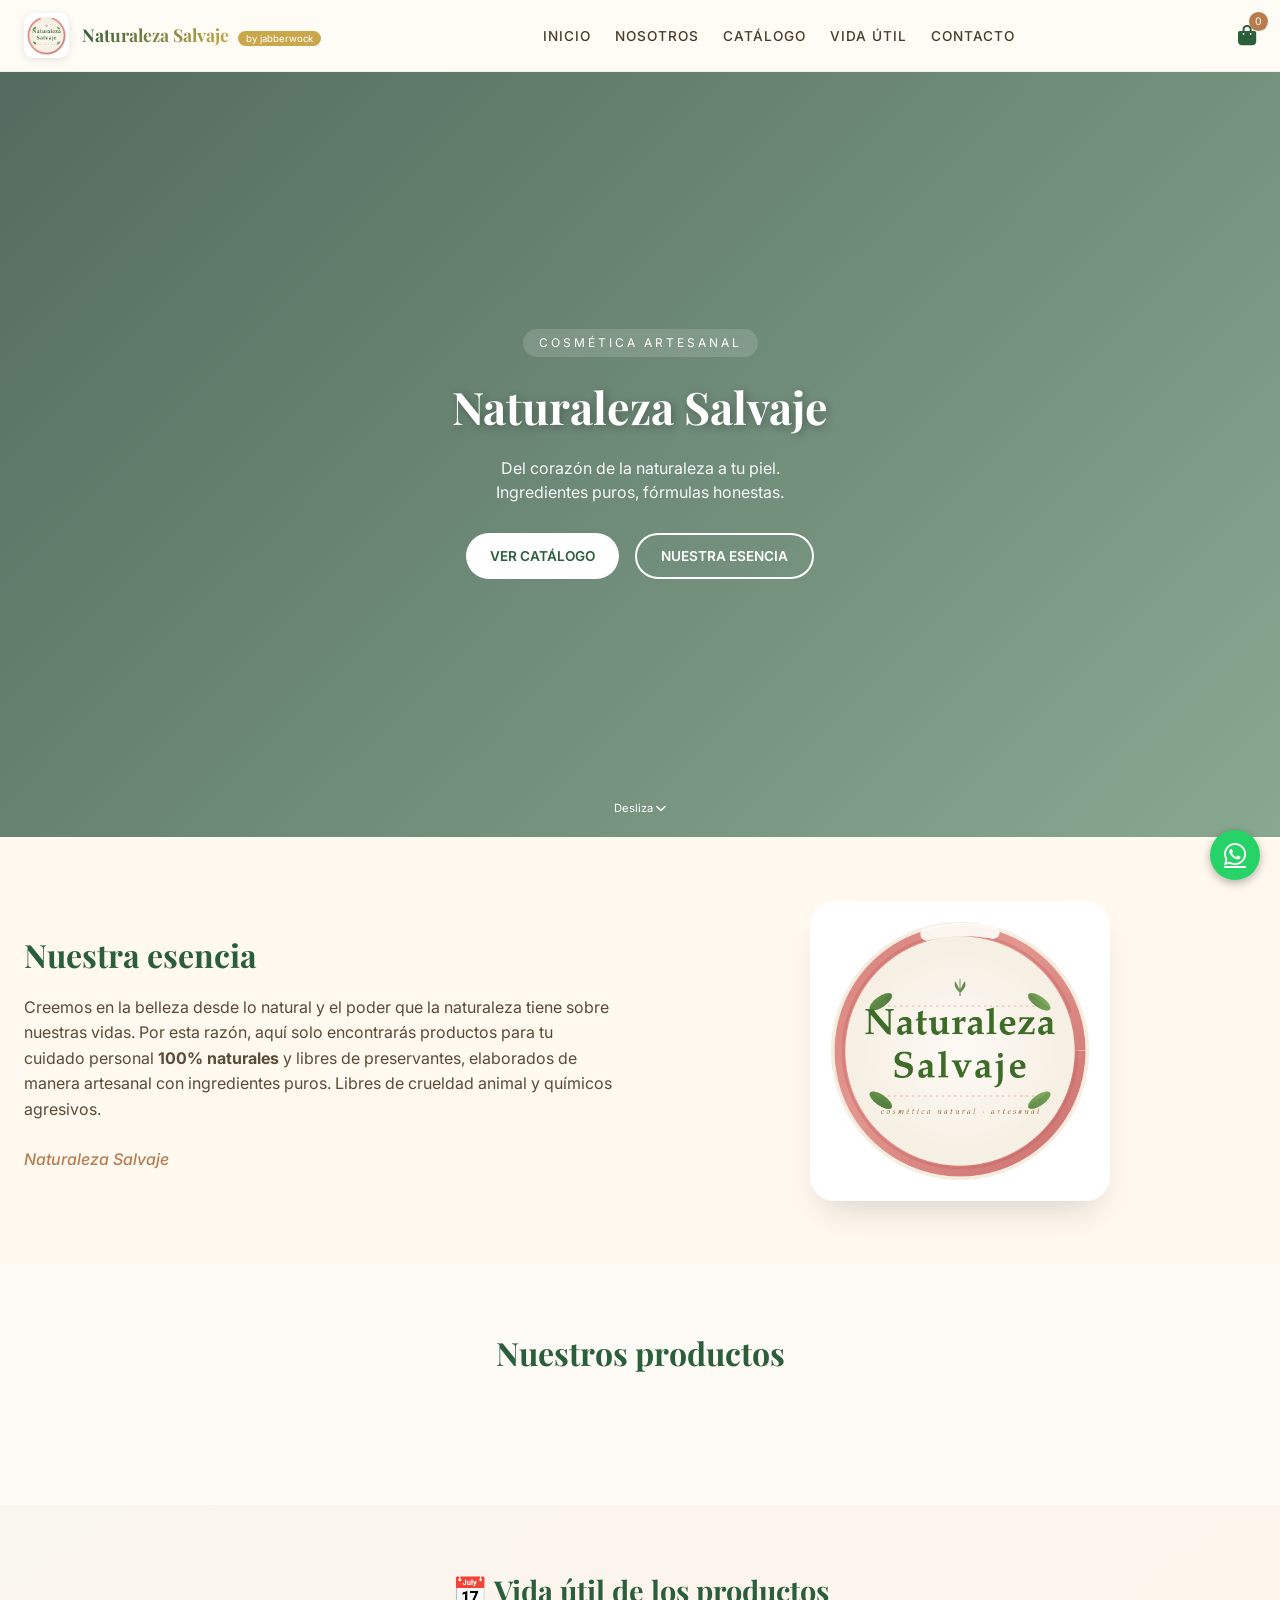
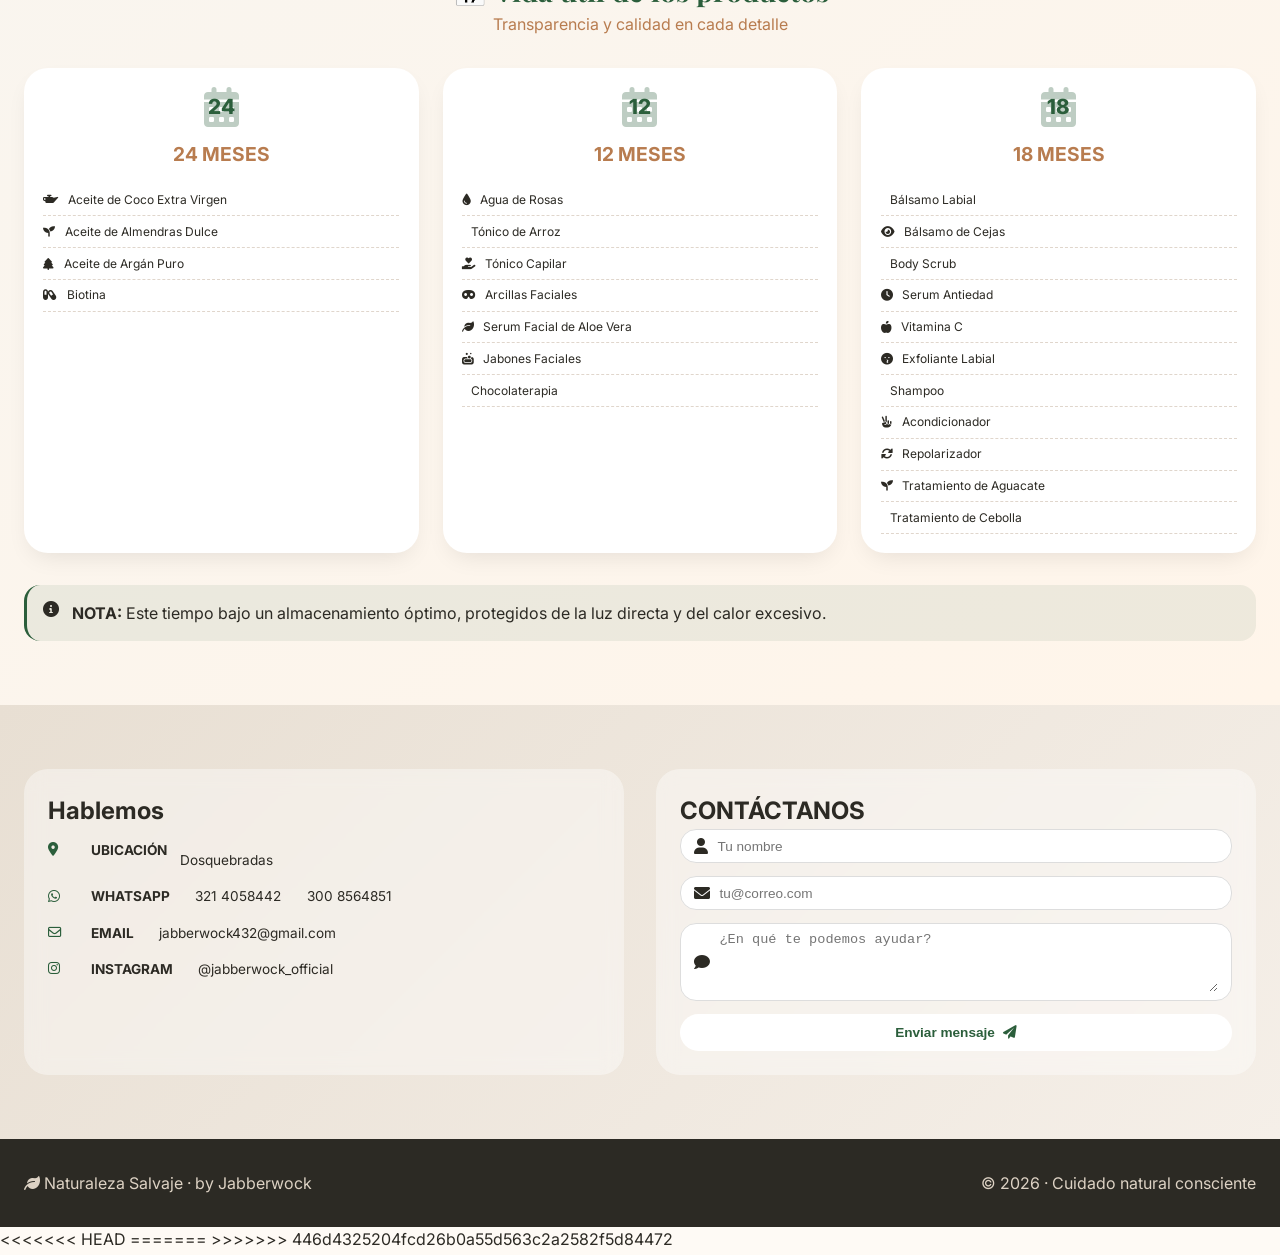
==== index.html @ d71708c6 "Ahora si renombrado a index.html" ====
<!DOCTYPE html>
<html lang="es">
<head>
    <meta charset="UTF-8">
    <meta name="viewport" content="width=device-width, initial-scale=1.0, viewport-fit=cover, user-scalable=yes">
    <title>Naturaleza Salvaje | Jabberwock</title>
    <link rel="icon" type="image/jpeg" href="foto2.jpg.jpeg" id="favicon">
    <link rel="preconnect" href="https://fonts.googleapis.com">
    <link rel="preconnect" href="https://fonts.gstatic.com" crossorigin>
    <link href="https://fonts.googleapis.com/css2?family=Inter:opsz,wght@14..32,300;14..32,400;14..32,500;14..32,600;14..32,700&family=Playfair+Display:ital,wght@0,400;0,500;0,600;0,700;1,400&display=swap" rel="stylesheet">
    <link rel="stylesheet" href="https://cdnjs.cloudflare.com/ajax/libs/font-awesome/6.0.0-beta3/css/all.min.css">
    <link href="https://unpkg.com/aos@2.3.1/dist/aos.css" rel="stylesheet">
    <link rel="stylesheet" href="NEO.css">
</head>
<body class="mode-naturaleza">

<header class="header">
    <div class="header__container">
        <div class="header__logo" id="logoContainer">
            <img src="foto1.jpg.png" alt="Naturaleza Salvaje" class="header__logo-img" id="logoImg">
            <div class="header__logo-text">
                <span class="header__brand-main" id="brandMain">Naturaleza Salvaje</span>
                <span class="header__brand-sub" id="brandSub">by jabberwock</span>
            </div>
        </div>

        <button class="header__menu-toggle" id="menuToggle" aria-label="Abrir menú">
            <i class="fas fa-bars"></i>
        </button>

        <nav class="header__nav" id="mainNav">
            <ul class="header__nav-list">
                <li class="header__nav-item"><a href="#inicio" class="header__nav-link">INICIO</a></li>
                <li class="header__nav-item"><a href="#nosotros" class="header__nav-link">NOSOTROS</a></li>
                <li class="header__nav-item"><a href="#catalogo" class="header__nav-link">CATÁLOGO</a></li>
                <li class="header__nav-item"><a href="#vida-util" class="header__nav-link">VIDA ÚTIL</a></li>
                <li class="header__nav-item"><a href="#contacto" class="header__nav-link">CONTACTO</a></li>
            </ul>
        </nav>

        <div class="header__cart" id="cartIcon">
            <i class="fas fa-shopping-bag"></i>
            <span class="header__cart-count" id="cartCount">0</span>
        </div>
    </div>
</header>

<main>
    <!-- Hero -->
    <section id="inicio" class="hero">
        <div class="hero__bg" id="heroBg"></div>
        <div class="hero__overlay"></div>
        <div class="hero__content">
            <span class="hero__tag" id="heroTag">COSMÉTICA ARTESANAL</span>
            <h1 class="hero__title" id="heroTitle">Naturaleza Salvaje</h1>
            <p class="hero__description" id="heroDesc">Del corazón de la naturaleza a tu piel.<br>Ingredientes puros, fórmulas honestas.</p>
            <div class="hero__buttons">
                <a href="#catalogo" class="btn btn--primary">VER CATÁLOGO</a>
                <a href="#nosotros" class="btn btn--secondary">NUESTRA ESENCIA</a>
            </div>
        </div>
        <div class="hero__scroll">
            <span>Desliza</span>
            <i class="fas fa-chevron-down"></i>
        </div>
    </section>

    <!-- Nuestra esencia -->
    <section id="nosotros" class="about">
        <div class="container">
            <div class="about__row">
                <div class="about__text">
                    <h2 id="aboutTitle">Nuestra esencia</h2>
                    <p id="aboutDesc">Creemos en la belleza desde lo natural y el poder que la naturaleza tiene sobre nuestras vidas. Por esta razón, aquí solo encontrarás productos para tu cuidado personal <strong>100% naturales</strong> y libres de preservantes, elaborados de manera artesanal con ingredientes puros. Libres de crueldad animal y químicos agresivos.</p>
                    <div class="about__signature" id="aboutSignature"> Naturaleza Salvaje</div>
                </div>
                <div class="about__image">
                    <img src="foto1.jpg.png" alt="Naturaleza Salvaje" class="about__img" id="aboutImg">
                </div>
            </div>
        </div>
    </section>

    <!-- Catálogo -->
    <section id="catalogo" class="catalog">
        <div class="container">
            <h2 class="catalog__title">Nuestros productos</h2>
            <div class="filter-section" id="filterContainer">
                <!-- Los filtros se generan dinámicamente con JavaScript -->
            </div>
            <div id="productsGrid" class="products-grid"></div>
        </div>
    </section>

    <!-- Vida útil -->
    <section id="vida-util" class="shelf-life">
        <div class="container">
            <h2>📅 Vida útil de los productos</h2>
            <p class="shelf-life__subtitle">Transparencia y calidad en cada detalle</p>
            <div class="shelf-grid">
                <div class="shelf-card">
                    <div class="shelf-card__icon"><i class="fas fa-calendar-alt"></i><span class="shelf-card__months">24</span></div>
                    <h3>24 MESES</h3>
                    <ul>
                        <li><i class="fas fa-oil-can"></i> Aceite de Coco Extra Virgen</li>
                        <li><i class="fas fa-seedling"></i> Aceite de Almendras Dulce</li>
                        <li><i class="fas fa-tree"></i> Aceite de Argán Puro</li>
                        <li><i class="fas fa-capsules"></i> Biotina</li>
                    </ul>
                </div>
                <div class="shelf-card">
                    <div class="shelf-card__icon"><i class="fas fa-calendar-alt"></i><span class="shelf-card__months">12</span></div>
                    <h3>12 MESES</h3>
                    <ul>
                        <li><i class="fas fa-tint"></i> Agua de Rosas</li>
                        <li><i class="fas fa-grain"></i> Tónico de Arroz</li>
                        <li><i class="fas fa-hand-holding-heart"></i> Tónico Capilar</li>
                        <li><i class="fas fa-mask"></i> Arcillas Faciales</li>
                        <li><i class="fas fa-leaf"></i> Serum Facial de Aloe Vera</li>
                        <li><i class="fas fa-soap"></i> Jabones Faciales</li>
                        <li><i class="fas fa-chocolate-bar"></i> Chocolaterapia</li>
                    </ul>
                </div>
                <div class="shelf-card">
                    <div class="shelf-card__icon"><i class="fas fa-calendar-alt"></i><span class="shelf-card__months">18</span></div>
                    <h3>18 MESES</h3>
                    <ul>
                        <li><i class="fas fa-lipstick"></i> Bálsamo Labial</li>
                        <li><i class="fas fa-eye"></i> Bálsamo de Cejas</li>
                        <li><i class="fas fa-scrub"></i> Body Scrub</li>
                        <li><i class="fas fa-clock"></i> Serum Antiedad</li>
                        <li><i class="fas fa-apple-alt"></i> Vitamina C</li>  
                        <li><i class="fas fa-kiss"></i> Exfoliante Labial</li>
                        <li><i class="fas fa-shampoo"></i> Shampoo</li>
                        <li><i class="fas fa-hand-peace"></i> Acondicionador</li>
                        <li><i class="fas fa-sync-alt"></i> Repolarizador</li>
                        <li><i class="fas fa-seedling"></i> Tratamiento de Aguacate</li>
                        <li><i class="fas fa-onion"></i> Tratamiento de Cebolla</li>
                    </ul>
                </div>
            </div>
            <div class="shelf-note">
                <i class="fas fa-info-circle"></i>
                <p><strong>NOTA:</strong> Este tiempo bajo un almacenamiento óptimo, protegidos de la luz directa y del calor excesivo.</p>
            </div>
        </div>
    </section>

    <!-- Contacto -->
    <section id="contacto" class="contact">
        <div class="container contact__grid">
            <div class="contact__info">
                <h2>Hablemos</h2>
                <ul class="contact__list">
                    <li><i class="fas fa-map-marker-alt"></i> <strong>UBICACIÓN</strong><br>Dosquebradas</li>
                    <li><i class="fab fa-whatsapp"></i> <strong>WHATSAPP</strong><br>
                        <a href="https://wa.me/573214058442" target="_blank">321 4058442</a><br>
                        <a href="https://wa.me/573008564851" target="_blank">300 8564851</a>
                    </li>
                    <li><i class="far fa-envelope"></i> <strong>EMAIL</strong><br>
                        <a href="mailto:jabberwock432@gmail.com">jabberwock432@gmail.com</a>
                    </li>
                    <li><i class="fab fa-instagram"></i> <strong>INSTAGRAM</strong><br>
                        <a href="https://instagram.com/jabberwock_official" target="_blank">@jabberwock_official</a>
                    </li>
                </ul>
            </div>
            <div class="contact__form">
                <h2>CONTÁCTANOS</h2>
                <form action="https://formsubmit.co/jabberwock432@gmail.com" method="POST" id="contactForm">
                    <input type="hidden" name="_captcha" value="false">
                    <div class="input-group">
                        <i class="fas fa-user"></i>
                        <input type="text" name="nombre" placeholder="Tu nombre" required>
                    </div>
                    <div class="input-group">
                        <i class="fas fa-envelope"></i>
                        <input type="email" name="correo" placeholder="tu@correo.com" required>
                    </div>
                    <div class="input-group">
                        <i class="fas fa-comment"></i>
                        <textarea name="mensaje" rows="4" placeholder="¿En qué te podemos ayudar?" required></textarea>
                    </div>
                    <button type="submit" class="btn btn--primary btn--block">Enviar mensaje <i class="fas fa-paper-plane"></i></button>
                </form>
            </div>
        </div>
    </section>
</main>

<footer class="footer">
    <div class="container footer__inner">
        <div class="footer__text"><i class="fas fa-leaf"></i> Naturaleza Salvaje · by Jabberwock</div>
        <div class="footer__copy">© 2026 · Cuidado natural consciente</div>
    </div>
</footer>

<a href="https://wa.me/573214058442" class="whatsapp-float" target="_blank"><i class="fab fa-whatsapp"></i></a>

<!-- Modales -->
<div id="optionsModal" class="modal">
    <div class="modal__content">
        <span class="modal__close" id="closeOptionsModal">&times;</span>
        <h3 id="optionsModalTitle">Selecciona presentación</h3>
        <div id="optionsList" class="options-list"></div>
    </div>
</div>

<div id="productModal" class="modal">
    <div class="modal__content">
        <span class="modal__close" id="closeModalBtn">&times;</span>
        <img id="modalImage" class="modal__img" src="" alt="Producto">
        <div class="modal__title" id="modalTitle"></div>
        <div class="modal__desc" id="modalDesc"></div>
        <div class="modal__price" id="modalPrice"></div>
    </div>
</div>

<div id="toast" class="toast">✨ Producto agregado</div>

<script src="https://unpkg.com/aos@2.3.1/dist/aos.js"></script>
<script src="NEO.js"></script>
</body>
<<<<<<< HEAD
</html>
=======
</html>
>>>>>>> 446d4325204fcd26b0a55d563c2a2582f5d84472
---- NEO.css ----
/* ========= RESET Y VARIABLES ========= */
* {
    margin: 0;
    padding: 0;
    box-sizing: border-box;
}

body {
    font-family: 'Inter', sans-serif;
    background-color: #fefaf5;
    color: #2c2a24;
    line-height: 1.5;
    overflow-x: hidden;
    transition: background-color 0.5s ease, color 0.5s ease;
}

/* ========= MODO NATURALEZA (por defecto) ========= */
:root {
    --primary: #2b5e3b;
    --primary-light: #6b8c5c;
    --secondary: #b87c4f;
    --gold: #c9a84c;
    --bg-light: #fff9ef;
    --bg-hero: linear-gradient(135deg, rgba(26,60,44,0.75) 0%, rgba(74,124,92,0.65) 100%);
    --card-shadow: 0 10px 25px -8px rgba(0, 0, 0, 0.1);
    --card-shadow-hover: 0 20px 35px -12px rgba(0, 0, 0, 0.15);
    --btn-primary-bg: white;
    --btn-primary-color: #2b5e3b;
    --btn-secondary-border: white;
    --btn-secondary-color: white;
    --header-bg: rgba(255, 251, 245, 0.98);
    --footer-bg: #2c2a24;
    --footer-text: #ddd2c4;
    --shelf-bg: linear-gradient(145deg, #f9f5ef, #fff5ea);
    --contact-bg: linear-gradient(135deg, #e8dfd3, #f5efe8);
}

/* ========= MODO JABBERWOCK (verde + dorado) ========= */
body.mode-jabberwock {
    --primary: #1a4a3a;
    --primary-light: #2d6b55;
    --secondary: #c9a84c;
    --gold: #d4af37;
    --bg-light: #f5f2ea;
    --bg-hero: linear-gradient(135deg, rgba(26,74,58,0.85) 0%, rgba(45,107,85,0.75) 100%);
    --btn-primary-bg: linear-gradient(135deg, #c9a84c, #d4af37);
    --btn-primary-color: #1a4a3a;
    --btn-secondary-border: #c9a84c;
    --btn-secondary-color: #c9a84c;
    --header-bg: rgba(26, 74, 58, 0.95);
    --footer-bg: #0d2b1f;
    --footer-text: #d4c9a0;
    --shelf-bg: linear-gradient(145deg, #e8e0d0, #f5f2ea);
    --contact-bg: linear-gradient(135deg, #d4c9a0, #e8e0d0);
}

/* ========= HEADER ========= */
.header {
    background: var(--header-bg);
    backdrop-filter: blur(10px);
    position: sticky;
    top: 0;
    z-index: 100;
    border-bottom: 1px solid rgba(0,0,0,0.05);
    transition: background 0.5s ease;
}

.container {
    max-width: 1300px;
    margin: 0 auto;
    padding: 0 1.5rem;
}

.header__container {
    display: flex;
    justify-content: space-between;
    align-items: center;
    padding: 0.8rem 1.5rem;
    max-width: 1300px;
    margin: 0 auto;
}

.header__logo {
    display: flex;
    align-items: center;
    gap: 0.8rem;
    cursor: pointer;
    transition: transform 0.3s ease;
}
.header__logo:hover {
    transform: scale(1.02);
}

.header__logo-img {
    height: 45px;
    width: auto;
    border-radius: 10px;
    box-shadow: 0 2px 8px rgba(0,0,0,0.1);
    transition: transform 0.5s ease, box-shadow 0.5s ease;
}
.header__logo-img:hover {
    transform: scale(1.05);
    box-shadow: 0 0 20px rgba(201, 168, 76, 0.3);
}

.header__brand-main {
    font-family: 'Playfair Display', serif;
    font-size: 1.1rem;
    font-weight: 700;
    background: linear-gradient(135deg, var(--primary), var(--gold));
    background-clip: text;
    -webkit-background-clip: text;
    color: transparent;
    transition: background 0.5s ease;
}

.header__brand-sub {
    font-size: 0.6rem;
    background: var(--gold);
    padding: 0.15rem 0.5rem;
    border-radius: 20px;
    color: white;
    margin-left: 0.3rem;
    transition: background 0.5s ease;
}

.header__menu-toggle {
    display: none;
    background: none;
    border: none;
    font-size: 1.5rem;
    color: var(--primary);
    cursor: pointer;
    transition: color 0.5s ease;
}

.header__nav {
    display: flex;
}
.header__nav-list {
    display: flex;
    list-style: none;
    gap: 1.5rem;
}
.header__nav-link {
    text-decoration: none;
    font-weight: 500;
    color: #4a3b2c;
    transition: color 0.2s;
    font-size: 0.85rem;
    letter-spacing: 1px;
}
body.mode-jabberwock .header__nav-link {
    color: #e8e0d0;
}
body.mode-jabberwock .header__nav-link:hover {
    color: var(--gold);
}
.header__nav-link:hover {
    color: var(--primary);
}

.header__cart {
    position: relative;
    cursor: pointer;
    font-size: 1.3rem;
    color: var(--primary);
    transition: color 0.5s ease;
}
body.mode-jabberwock .header__cart {
    color: var(--gold);
}
.header__cart-count {
    position: absolute;
    top: -8px;
    right: -12px;
    background: var(--secondary);
    color: white;
    font-size: 0.65rem;
    border-radius: 50%;
    padding: 2px 6px;
    transition: background 0.5s ease;
}

@media (max-width: 768px) {
    .header__menu-toggle { display: block; }
    .header__nav {
        display: none;
        position: absolute;
        top: 65px;
        left: 0;
        width: 100%;
        background: var(--header-bg);
        box-shadow: 0 10px 20px rgba(0,0,0,0.1);
        border-radius: 0 0 1rem 1rem;
        z-index: 99;
        transition: background 0.5s ease;
    }
    .header__nav--open { display: block; }
    .header__nav-list {
        flex-direction: column;
        gap: 0;
        padding: 0.5rem 0;
    }
    .header__nav-item {
        border-bottom: 1px solid rgba(0,0,0,0.05);
    }
    .header__nav-link {
        display: block;
        padding: 0.8rem 1.5rem;
        font-size: 0.9rem;
    }
}

/* ========= HERO ========= */
.hero {
    position: relative;
    min-height: 85vh;
    display: flex;
    align-items: center;
    justify-content: center;
    text-align: center;
    overflow: hidden;
}
.hero__bg {
    position: absolute;
    top: 0;
    left: 0;
    width: 100%;
    height: 100%;
    background-size: cover;
    background-position: center;
    transition: background-image 0.8s ease;
}
.hero__overlay {
    position: absolute;
    top: 0;
    left: 0;
    width: 100%;
    height: 100%;
    background: var(--bg-hero);
    transition: background 0.8s ease;
}
.hero__content {
    position: relative;
    z-index: 2;
    max-width: 700px;
    padding: 2rem;
}
.hero__tag {
    font-size: 0.75rem;
    letter-spacing: 3px;
    background: rgba(255,255,255,0.15);
    padding: 0.3rem 1rem;
    border-radius: 40px;
    display: inline-block;
    color: white;
    backdrop-filter: blur(4px);
}
.hero__title {
    font-family: 'Playfair Display', serif;
    font-size: 2.8rem;
    margin: 1rem 0;
    color: white;
    text-shadow: 2px 2px 8px rgba(0,0,0,0.3);
}
.hero__description {
    font-size: 1rem;
    margin-bottom: 1.8rem;
    color: rgba(255,255,255,0.95);
}
.hero__buttons {
    display: flex;
    gap: 1rem;
    justify-content: center;
    flex-wrap: wrap;
}
.hero__scroll {
    position: absolute;
    bottom: 20px;
    left: 50%;
    transform: translateX(-50%);
    color: white;
    font-size: 0.7rem;
    animation: bounce 1.5s infinite;
    z-index: 2;
}
@keyframes bounce {
    0%,100%{transform:translateX(-50%) translateY(0);}
    50%{transform:translateX(-50%) translateY(8px);}
}

/* ========= BOTONES ========= */
.btn {
    display: inline-flex;
    align-items: center;
    gap: 0.5rem;
    padding: 0.7rem 1.5rem;
    border-radius: 50px;
    font-weight: 600;
    text-decoration: none;
    transition: all 0.3s ease;
    font-size: 0.85rem;
    cursor: pointer;
    border: none;
}
.btn--primary {
    background: var(--btn-primary-bg);
    color: var(--btn-primary-color);
    transition: background 0.5s ease, color 0.5s ease;
}
body.mode-jabberwock .btn--primary {
    background: linear-gradient(135deg, #c9a84c, #d4af37);
    color: #1a4a3a;
    box-shadow: 0 4px 15px rgba(201, 168, 76, 0.4);
}
body.mode-jabberwock .btn--primary:hover {
    box-shadow: 0 6px 25px rgba(201, 168, 76, 0.6);
    transform: translateY(-3px);
}
.btn--secondary {
    background: transparent;
    border: 2px solid var(--btn-secondary-border);
    color: var(--btn-secondary-color);
    transition: border 0.5s ease, color 0.5s ease;
}
.btn--primary:hover, .btn--secondary:hover {
    transform: translateY(-3px);
    box-shadow: 0 6px 14px rgba(0,0,0,0.15);
}
.btn--block {
    width: 100%;
    justify-content: center;
}

/* ========= ABOUT ========= */
.about {
    padding: 4rem 0;
    background: var(--bg-light);
    transition: background 0.5s ease;
}
.about__row {
    display: flex;
    gap: 3rem;
    flex-wrap: wrap;
    align-items: center;
}
.about__text {
    flex: 1;
}
.about__text h2 {
    font-family: 'Playfair Display', serif;
    font-size: 2rem;
    color: var(--primary);
    margin-bottom: 1rem;
    transition: color 0.5s ease;
}
.about__text p {
    line-height: 1.6;
    color: #5a4a38;
}
body.mode-jabberwock .about__text p { color: #3a3a2a; }
.about__signature {
    margin-top: 1.5rem;
    font-style: italic;
    color: var(--secondary);
    font-weight: 500;
    transition: color 0.5s ease;
}
.about__image {
    flex: 1;
    display: flex;
    justify-content: center;
}
.about__img {
    width: 100%;
    max-width: 300px;
    border-radius: 1.5rem;
    box-shadow: var(--card-shadow-hover);
}
@media (max-width: 768px) {
    .about__row {
        flex-direction: column;
        text-align: center;
    }
    .about__text h2 { text-align: center; }
}

/* ========= CATÁLOGO ========= */
.catalog {
    padding: 4rem 0;
}
.catalog__title {
    text-align: center;
    font-family: 'Playfair Display', serif;
    font-size: 2rem;
    color: var(--primary);
    margin-bottom: 2rem;
    transition: color 0.5s ease;
}
.filter-section {
    display: flex;
    flex-wrap: wrap;
    justify-content: center;
    gap: 0.6rem;
    margin-bottom: 2rem;
}
.filter-btn {
    background: transparent;
    border: 1px solid #dccfbf;
    padding: 0.5rem 1.2rem;
    border-radius: 40px;
    font-weight: 500;
    font-size: 0.8rem;
    cursor: pointer;
    transition: all 0.2s;
    color: #4c3f31;
}
body.mode-jabberwock .filter-btn {
    border-color: var(--gold);
    color: var(--primary);
}
.filter-btn.active, .filter-btn:hover {
    background: var(--primary);
    border-color: var(--primary);
    color: white;
}
body.mode-jabberwock .filter-btn.active,
body.mode-jabberwock .filter-btn:hover {
    background: var(--gold);
    border-color: var(--gold);
    color: var(--primary);
}

.products-grid {
    display: grid;
    grid-template-columns: repeat(2, 1fr);
    gap: 1rem;
}
@media (min-width: 600px) { .products-grid { grid-template-columns: repeat(2, 1fr); gap: 1.2rem; } }
@media (min-width: 768px) { .products-grid { grid-template-columns: repeat(3, 1fr); gap: 1.5rem; } }
@media (min-width: 1024px) { .products-grid { grid-template-columns: repeat(4, 1fr); gap: 1.8rem; } }
@media (min-width: 1280px) { .products-grid { grid-template-columns: repeat(5, 1fr); gap: 2rem; } }

.product-card {
    background: white;
    border-radius: 1rem;
    overflow: hidden;
    transition: all 0.3s;
    box-shadow: var(--card-shadow);
    border: 1px solid rgba(0,0,0,0.05);
    display: flex;
    flex-direction: column;
}
body.mode-jabberwock .product-card {
    border-color: rgba(201, 168, 76, 0.2);
}
.product-card:hover {
    transform: translateY(-4px);
    box-shadow: var(--card-shadow-hover);
}
.product-card__img {
    width: 100%;
    height: 160px;
    object-fit: cover;
}
.product-card__content {
    padding: 0.8rem;
    flex: 1;
    display: flex;
    flex-direction: column;
}
.product-card__category {
    font-size: 0.6rem;
    text-transform: uppercase;
    letter-spacing: 1px;
    color: var(--secondary);
    transition: color 0.5s ease;
}
.product-card__title {
    font-size: 0.9rem;
    font-weight: 700;
    font-family: 'Playfair Display', serif;
    margin: 0.2rem 0;
    line-height: 1.3;
}
.product-card__desc {
    font-size: 0.7rem;
    color: #5a554c;
    margin-bottom: 0.6rem;
    line-height: 1.3;
    display: -webkit-box;
    -webkit-line-clamp: 2;
    -webkit-box-orient: vertical;
    overflow: hidden;
}
.product-card__price {
    font-size: 0.9rem;
    font-weight: 700;
    color: var(--primary);
    margin-bottom: 0.6rem;
    transition: color 0.5s ease;
}
body.mode-jabberwock .product-card__price {
    color: var(--gold);
}
.product-card__buttons {
    display: flex;
    gap: 0.4rem;
    margin-top: auto;
}
.btn-detail, .btn-cart {
    flex: 1;
    padding: 0.4rem 0;
    border-radius: 40px;
    font-weight: 600;
    font-size: 0.65rem;
    border: none;
    cursor: pointer;
    display: flex;
    align-items: center;
    justify-content: center;
    gap: 0.3rem;
}
.btn-detail {
    background: #f2e7dc;
    color: #4f3f2f;
}
body.mode-jabberwock .btn-detail {
    background: #e8e0d0;
    color: var(--primary);
}
.btn-cart {
    background: var(--primary);
    color: white;
    transition: background 0.5s ease;
}
body.mode-jabberwock .btn-cart {
    background: var(--gold);
    color: var(--primary);
}
body.mode-jabberwock .btn-cart:hover {
    background: #b8943a;
}
.btn-detail:hover, .btn-cart:hover {
    transform: translateY(-2px);
}

/* ========= VIDA ÚTIL ========= */
.shelf-life {
    padding: 4rem 0;
    background: var(--shelf-bg);
    transition: background 0.5s ease;
}
.shelf-life h2 {
    text-align: center;
    font-family: 'Playfair Display', serif;
    font-size: 1.8rem;
    color: var(--primary);
    transition: color 0.5s ease;
}
.shelf-life__subtitle {
    text-align: center;
    color: var(--secondary);
    margin-bottom: 2rem;
}
.shelf-grid {
    display: grid;
    grid-template-columns: 1fr;
    gap: 1.5rem;
}
@media (min-width: 640px) { .shelf-grid { grid-template-columns: repeat(2, 1fr); } }
@media (min-width: 1024px) { .shelf-grid { grid-template-columns: repeat(3, 1fr); } }
.shelf-card {
    background: white;
    border-radius: 1.5rem;
    padding: 1.2rem;
    box-shadow: var(--card-shadow);
}
body.mode-jabberwock .shelf-card {
    background: rgba(255,255,255,0.85);
    border: 1px solid rgba(201, 168, 76, 0.2);
}
.shelf-card__icon {
    position: relative;
    display: flex;
    justify-content: center;
    margin-bottom: 0.8rem;
}
.shelf-card__icon i {
    font-size: 2.5rem;
    color: var(--primary);
    opacity: 0.3;
    transition: color 0.5s ease;
}
body.mode-jabberwock .shelf-card__icon i {
    color: var(--gold);
}
.shelf-card__months {
    position: absolute;
    top: 50%;
    left: 50%;
    transform: translate(-50%, -50%);
    font-size: 1.3rem;
    font-weight: 800;
    color: var(--primary);
    transition: color 0.5s ease;
}
body.mode-jabberwock .shelf-card__months {
    color: var(--gold);
}
.shelf-card h3 {
    text-align: center;
    font-size: 1.2rem;
    color: var(--secondary);
    margin-bottom: 1rem;
}
.shelf-card ul {
    list-style: none;
}
.shelf-card ul li {
    padding: 0.4rem 0;
    border-bottom: 1px dashed #e0d6cc;
    display: flex;
    align-items: center;
    gap: 0.6rem;
    font-size: 0.75rem;
}
.shelf-note {
    background: rgba(43, 94, 59, 0.08);
    border-left: 3px solid var(--primary);
    padding: 1rem;
    border-radius: 1rem;
    display: flex;
    gap: 0.8rem;
    margin-top: 2rem;
    transition: border-color 0.5s ease, background 0.5s ease;
}
body.mode-jabberwock .shelf-note {
    background: rgba(201, 168, 76, 0.1);
    border-left-color: var(--gold);
}

/* ========= CONTACTO ========= */
.contact {
    padding: 4rem 0;
    background: var(--contact-bg);
    transition: background 0.5s ease;
}
.contact__grid {
    display: grid;
    grid-template-columns: 1fr;
    gap: 2rem;
}
@media (min-width: 768px) {
    .contact__grid { grid-template-columns: 1fr 1fr; }
}
.contact__info, .contact__form {
    background: rgba(255, 255, 255, 0.4);
    backdrop-filter: blur(10px);
    border-radius: 1.5rem;
    padding: 1.5rem;
}
body.mode-jabberwock .contact__info,
body.mode-jabberwock .contact__form {
    background: rgba(255, 255, 255, 0.6);
}
.contact__list {
    list-style: none;
}
.contact__list li {
    margin-bottom: 1rem;
    display: flex;
    align-items: center;
    gap: 0.8rem;
    font-size: 0.85rem;
    flex-wrap: wrap;
}
.contact__list i {
    width: 30px;
    color: var(--primary);
    transition: color 0.5s ease;
}
body.mode-jabberwock .contact__list i {
    color: var(--gold);
}
.contact__list a {
    text-decoration: none;
    color: #2c2a24;
}
body.mode-jabberwock .contact__list a {
    color: var(--primary);
}
.input-group {
    display: flex;
    align-items: center;
    gap: 0.6rem;
    background: white;
    border-radius: 1rem;
    padding: 0.5rem 0.8rem;
    margin-bottom: 0.8rem;
    border: 1px solid #ddd;
}
body.mode-jabberwock .input-group {
    border-color: rgba(201, 168, 76, 0.3);
}
.input-group input, .input-group textarea {
    border: none;
    width: 100%;
    font-size: 0.85rem;
    outline: none;
    background: transparent;
}

/* ========= FOOTER ========= */
.footer {
    background: var(--footer-bg);
    color: var(--footer-text);
    padding: 2rem 0;
    text-align: center;
    transition: background 0.5s ease, color 0.5s ease;
}
body.mode-jabberwock .footer {
    color: var(--gold);
}
.footer__inner {
    display: flex;
    justify-content: space-between;
    flex-wrap: wrap;
    gap: 1rem;
}

/* ========= MODALES ========= */
.modal {
    display: none;
    position: fixed;
    top: 0;
    left: 0;
    width: 100%;
    height: 100%;
    background: rgba(0,0,0,0.8);
    backdrop-filter: blur(5px);
    z-index: 1000;
    justify-content: center;
    align-items: center;
}
.modal__content {
    background: white;
    width: 90%;
    max-width: 450px;
    border-radius: 1.5rem;
    padding: 1.5rem;
    text-align: center;
    position: relative;
}
body.mode-jabberwock .modal__content {
    border: 2px solid var(--gold);
}
.modal__close {
    position: absolute;
    top: 0.8rem;
    right: 1.2rem;
    font-size: 1.5rem;
    cursor: pointer;
    color: #917b62;
}
.modal__img {
    width: 100%;
    max-height: 220px;
    object-fit: cover;
    border-radius: 1rem;
    margin-bottom: 1rem;
}
.options-list {
    display: flex;
    flex-direction: column;
    gap: 0.8rem;
    margin: 1rem 0;
}
.option-btn {
    display: flex;
    justify-content: space-between;
    align-items: center;
    padding: 0.8rem 1.2rem;
    background: #f2e7dc;
    border-radius: 50px;
    cursor: pointer;
    font-weight: 600;
    transition: all 0.2s;
}
body.mode-jabberwock .option-btn {
    background: #e8e0d0;
}
.option-btn:hover {
    background: var(--primary);
    color: white;
}
body.mode-jabberwock .option-btn:hover {
    background: var(--gold);
    color: var(--primary);
}

/* ========= CARRITO MODAL ========= */
.cart-modal {
    position: fixed;
    top: 50%;
    left: 50%;
    transform: translate(-50%, -50%);
    background: white;
    width: 90%;
    max-width: 400px;
    border-radius: 1.5rem;
    padding: 1.2rem;
    z-index: 1001;
    display: none;
    flex-direction: column;
    gap: 0.8rem;
}
body.mode-jabberwock .cart-modal {
    border: 2px solid var(--gold);
}
.cart-modal.active { display: flex; }
.whatsapp-checkout {
    background: #25D366;
    color: white;
    border: none;
    padding: 0.8rem;
    border-radius: 50px;
    font-weight: bold;
    cursor: pointer;
    display: flex;
    align-items: center;
    justify-content: center;
    gap: 0.5rem;
}

/* ========= TOAST ========= */
.toast {
    position: fixed;
    bottom: 80px;
    left: 50%;
    transform: translateX(-50%);
    background: var(--primary);
    color: white;
    padding: 0.6rem 1.2rem;
    border-radius: 50px;
    font-size: 0.8rem;
    opacity: 0;
    transition: 0.2s;
    z-index: 1100;
}
body.mode-jabberwock .toast {
    background: var(--gold);
    color: var(--primary);
}
.toast.show { opacity: 1; }

/* ========= WHATSAPP FLOTANTE ========= */
.whatsapp-float {
    position: fixed;
    bottom: 20px;
    right: 20px;
    background: #25D366;
    color: white;
    width: 50px;
    height: 50px;
    border-radius: 50%;
    display: flex;
    align-items: center;
    justify-content: center;
    font-size: 1.6rem;
    box-shadow: 0 3px 10px rgba(0,0,0,0.3);
    z-index: 99;
    transition: transform 0.2s;
}
<<<<<<< HEAD
.whatsapp-float:hover { transform: scale(1.1); }
=======
.whatsapp-float:hover { transform: scale(1.1); }
>>>>>>> 446d4325204fcd26b0a55d563c2a2582f5d84472
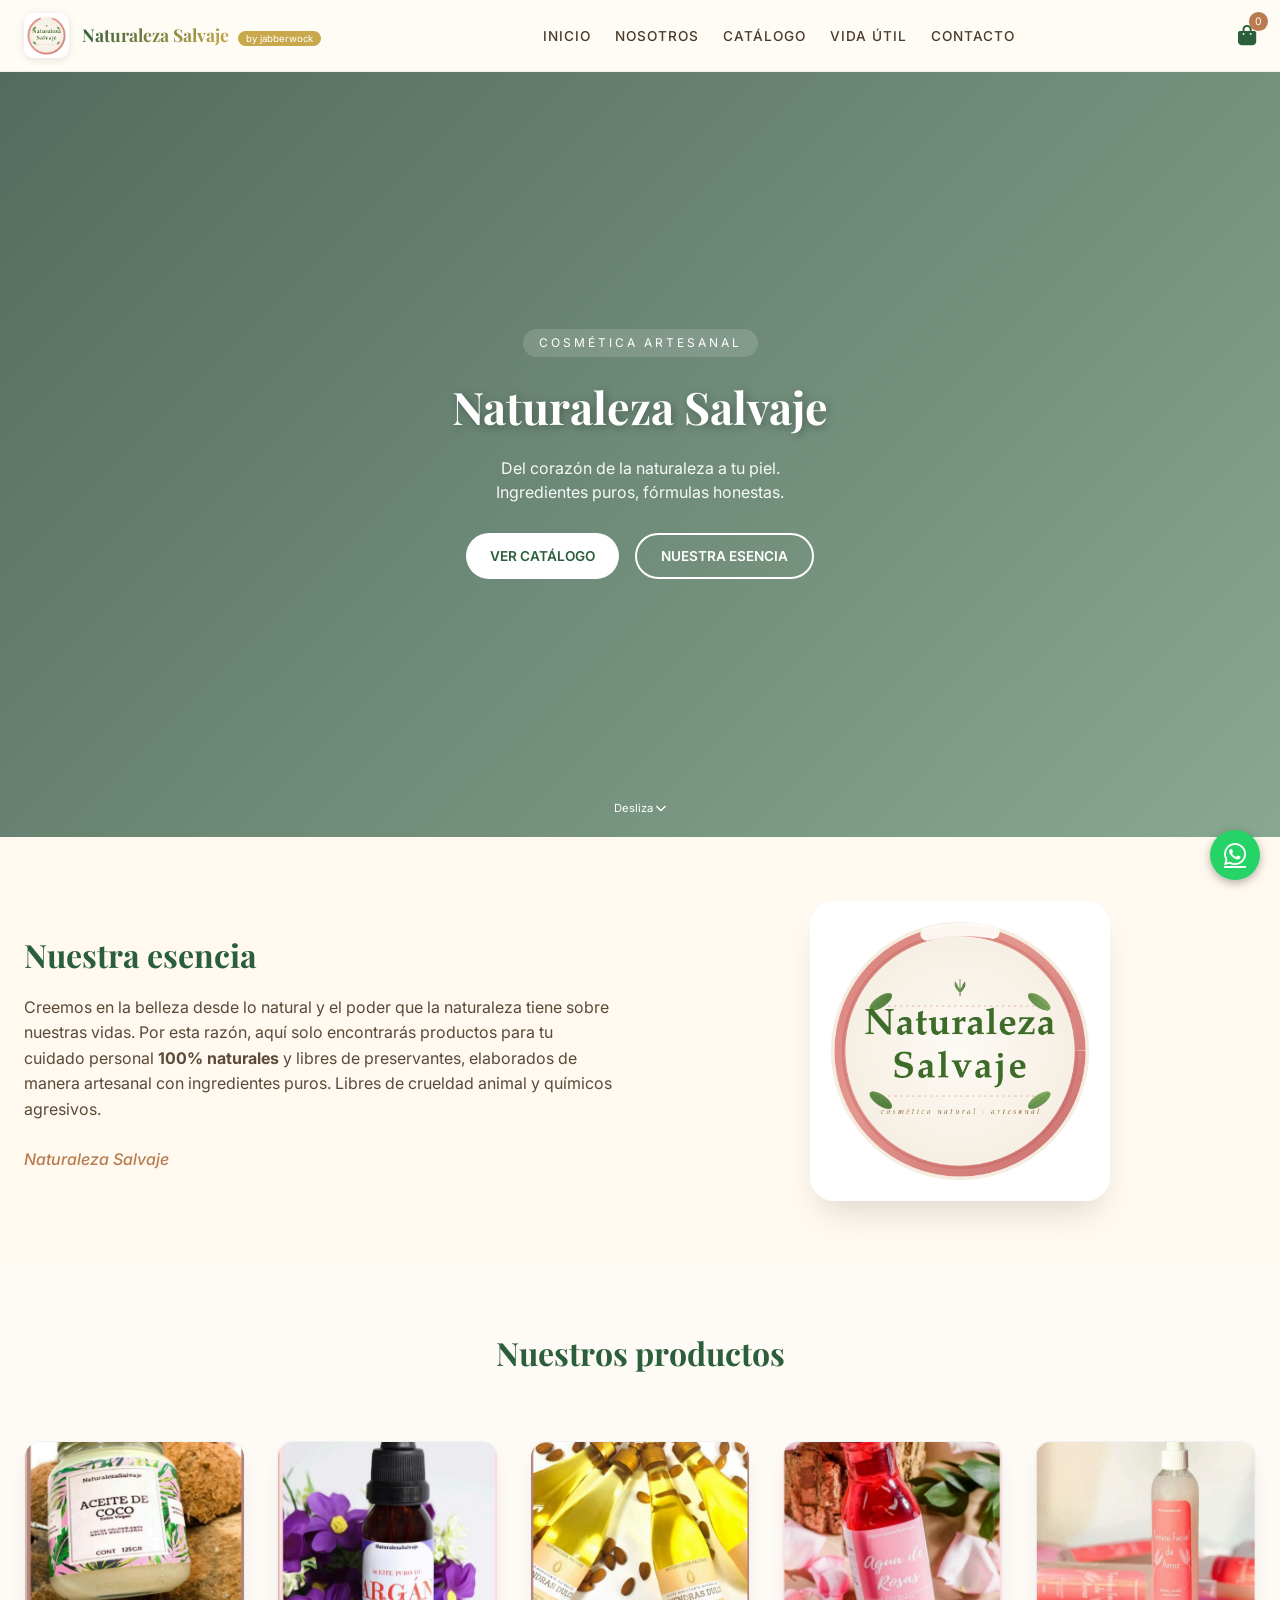
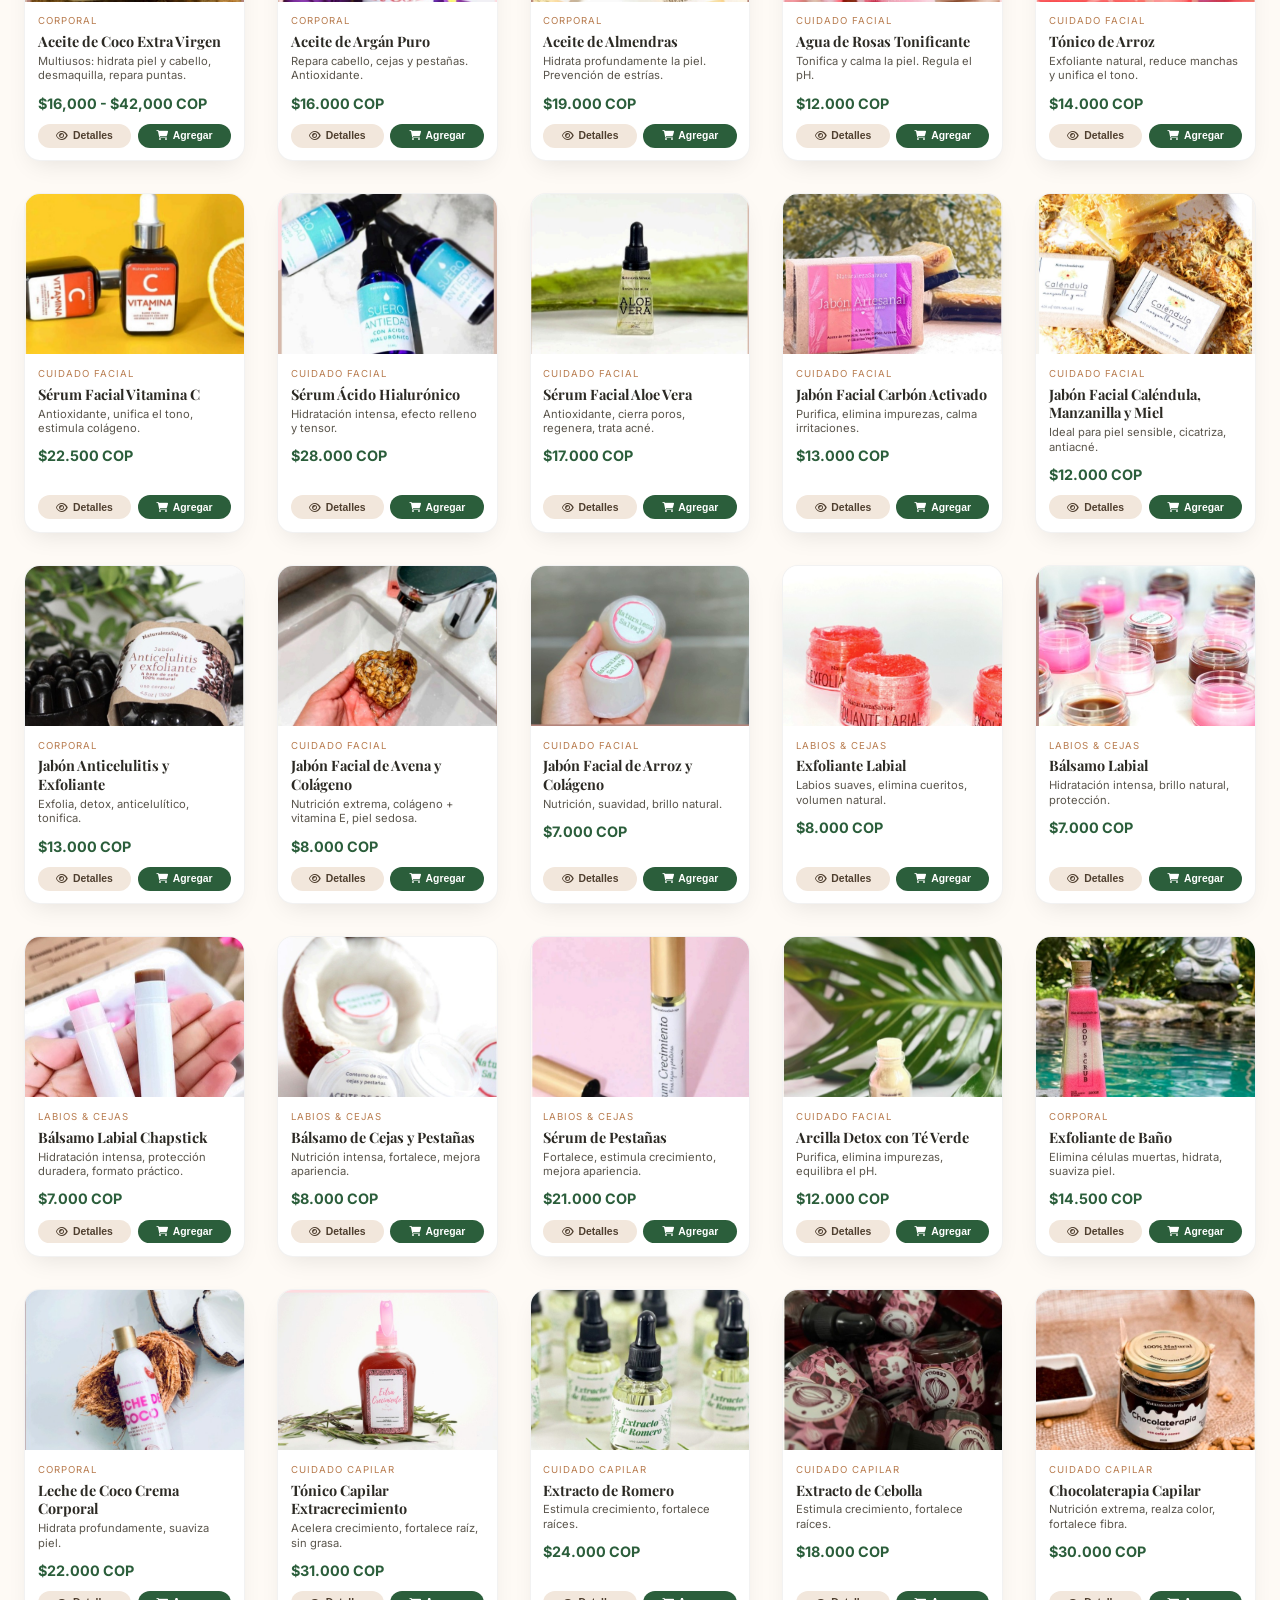
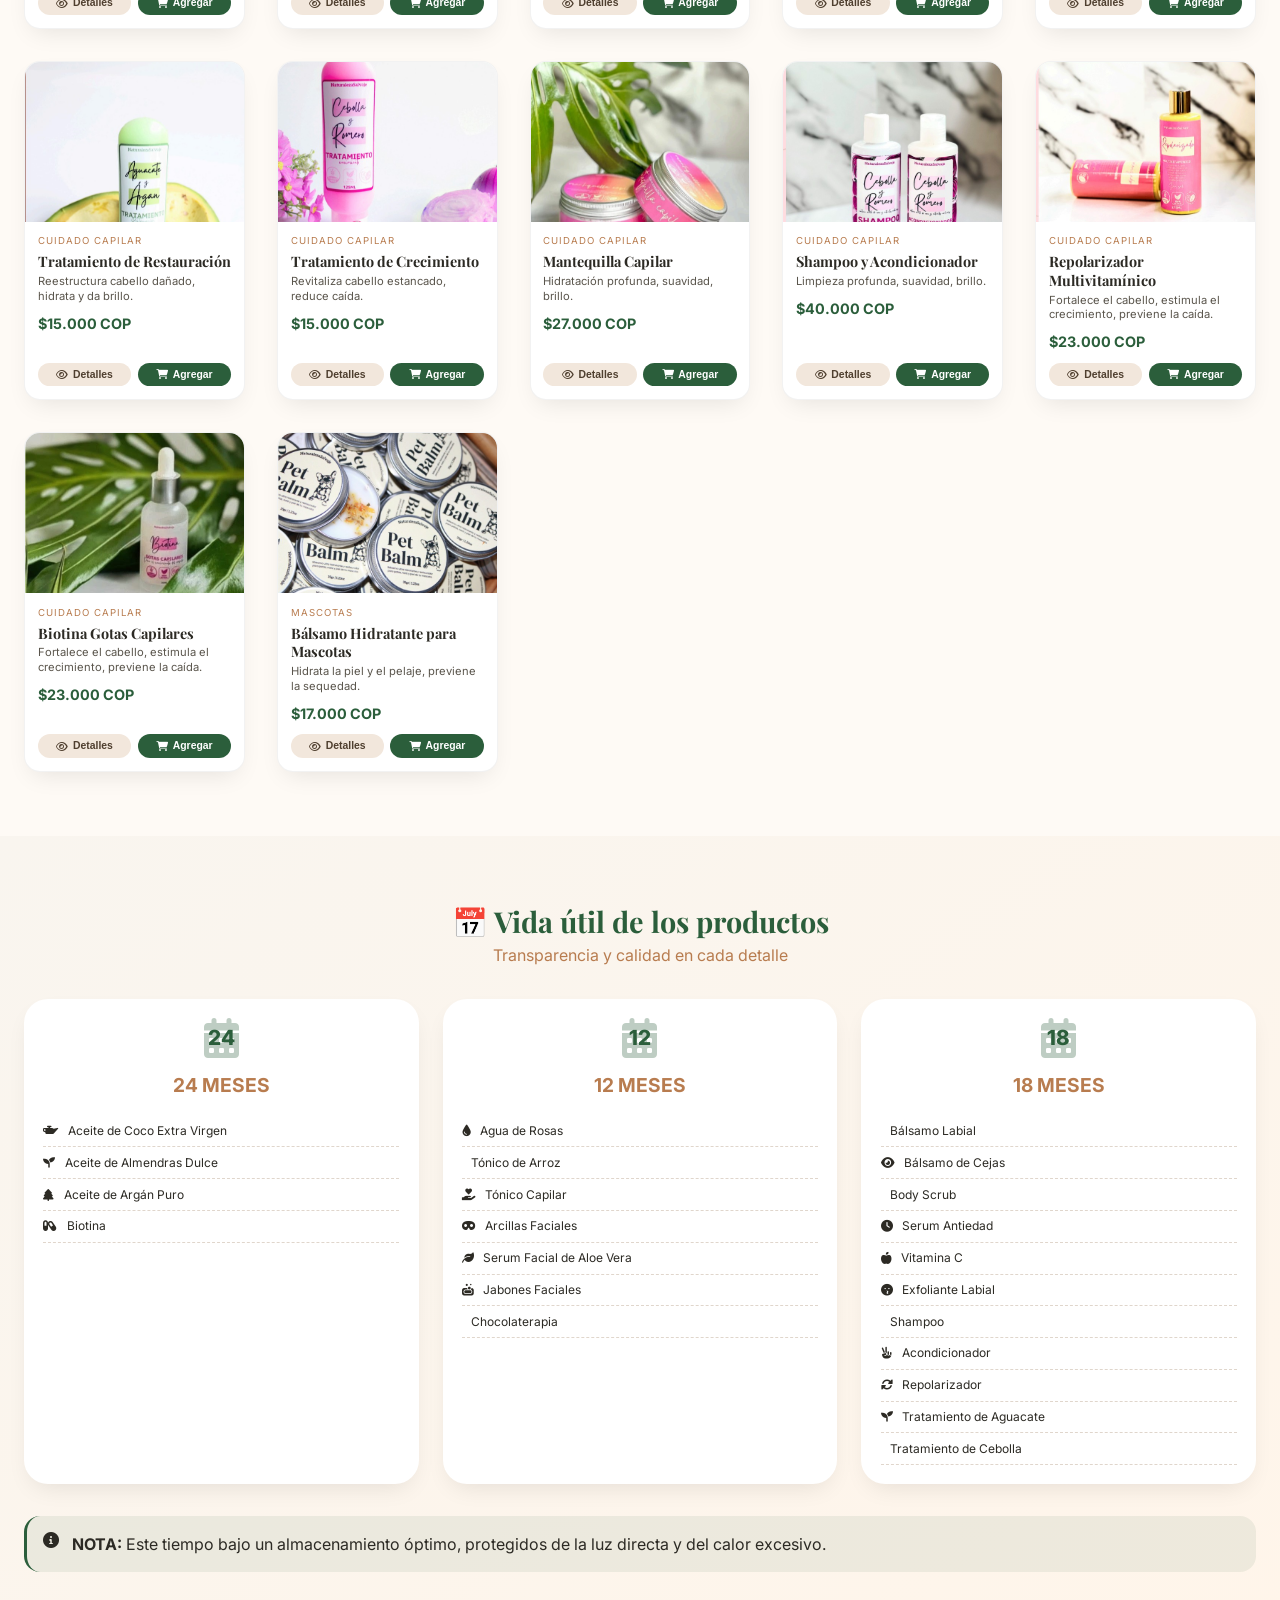
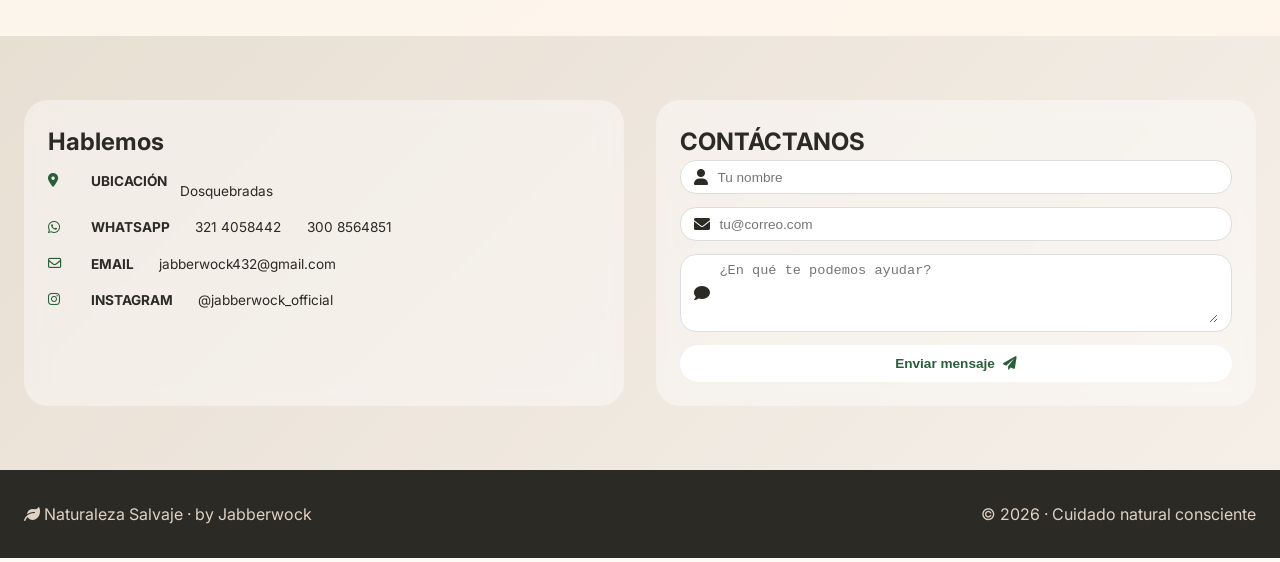
==== commit 5637f81c: "Limpieza de textos basura al final de los archivos" ====
--- a/index.html
+++ b/index.html
@@ -10,7 +10,7 @@
     <link href="https://fonts.googleapis.com/css2?family=Inter:opsz,wght@14..32,300;14..32,400;14..32,500;14..32,600;14..32,700&family=Playfair+Display:ital,wght@0,400;0,500;0,600;0,700;1,400&display=swap" rel="stylesheet">
     <link rel="stylesheet" href="https://cdnjs.cloudflare.com/ajax/libs/font-awesome/6.0.0-beta3/css/all.min.css">
     <link href="https://unpkg.com/aos@2.3.1/dist/aos.css" rel="stylesheet">
-    <link rel="stylesheet" href="NEO.css">
+    <link rel="stylesheet" href="style.css">
 </head>
 <body class="mode-naturaleza">
 
@@ -219,10 +219,9 @@
 <div id="toast" class="toast">✨ Producto agregado</div>
 
 <script src="https://unpkg.com/aos@2.3.1/dist/aos.js"></script>
-<script src="NEO.js"></script>
+<script src="script.js"></script>
 </body>
-<<<<<<< HEAD
+
 </html>
-=======
-</html>
->>>>>>> 446d4325204fcd26b0a55d563c2a2582f5d84472
+
+
--- a/style.css
+++ b/style.css
@@ -0,0 +1,880 @@
+/* ========= RESET Y VARIABLES ========= */
+* {
+    margin: 0;
+    padding: 0;
+    box-sizing: border-box;
+}
+
+body {
+    font-family: 'Inter', sans-serif;
+    background-color: #fefaf5;
+    color: #2c2a24;
+    line-height: 1.5;
+    overflow-x: hidden;
+    transition: background-color 0.5s ease, color 0.5s ease;
+}
+
+/* ========= MODO NATURALEZA (por defecto) ========= */
+:root {
+    --primary: #2b5e3b;
+    --primary-light: #6b8c5c;
+    --secondary: #b87c4f;
+    --gold: #c9a84c;
+    --bg-light: #fff9ef;
+    --bg-hero: linear-gradient(135deg, rgba(26,60,44,0.75) 0%, rgba(74,124,92,0.65) 100%);
+    --card-shadow: 0 10px 25px -8px rgba(0, 0, 0, 0.1);
+    --card-shadow-hover: 0 20px 35px -12px rgba(0, 0, 0, 0.15);
+    --btn-primary-bg: white;
+    --btn-primary-color: #2b5e3b;
+    --btn-secondary-border: white;
+    --btn-secondary-color: white;
+    --header-bg: rgba(255, 251, 245, 0.98);
+    --footer-bg: #2c2a24;
+    --footer-text: #ddd2c4;
+    --shelf-bg: linear-gradient(145deg, #f9f5ef, #fff5ea);
+    --contact-bg: linear-gradient(135deg, #e8dfd3, #f5efe8);
+}
+
+/* ========= MODO JABBERWOCK (verde + dorado) ========= */
+body.mode-jabberwock {
+    --primary: #1a4a3a;
+    --primary-light: #2d6b55;
+    --secondary: #c9a84c;
+    --gold: #d4af37;
+    --bg-light: #f5f2ea;
+    --bg-hero: linear-gradient(135deg, rgba(26,74,58,0.85) 0%, rgba(45,107,85,0.75) 100%);
+    --btn-primary-bg: linear-gradient(135deg, #c9a84c, #d4af37);
+    --btn-primary-color: #1a4a3a;
+    --btn-secondary-border: #c9a84c;
+    --btn-secondary-color: #c9a84c;
+    --header-bg: rgba(26, 74, 58, 0.95);
+    --footer-bg: #0d2b1f;
+    --footer-text: #d4c9a0;
+    --shelf-bg: linear-gradient(145deg, #e8e0d0, #f5f2ea);
+    --contact-bg: linear-gradient(135deg, #d4c9a0, #e8e0d0);
+}
+
+/* ========= HEADER ========= */
+.header {
+    background: var(--header-bg);
+    backdrop-filter: blur(10px);
+    position: sticky;
+    top: 0;
+    z-index: 100;
+    border-bottom: 1px solid rgba(0,0,0,0.05);
+    transition: background 0.5s ease;
+}
+
+.container {
+    max-width: 1300px;
+    margin: 0 auto;
+    padding: 0 1.5rem;
+}
+
+.header__container {
+    display: flex;
+    justify-content: space-between;
+    align-items: center;
+    padding: 0.8rem 1.5rem;
+    max-width: 1300px;
+    margin: 0 auto;
+}
+
+.header__logo {
+    display: flex;
+    align-items: center;
+    gap: 0.8rem;
+    cursor: pointer;
+    transition: transform 0.3s ease;
+}
+.header__logo:hover {
+    transform: scale(1.02);
+}
+
+.header__logo-img {
+    height: 45px;
+    width: auto;
+    border-radius: 10px;
+    box-shadow: 0 2px 8px rgba(0,0,0,0.1);
+    transition: transform 0.5s ease, box-shadow 0.5s ease;
+}
+.header__logo-img:hover {
+    transform: scale(1.05);
+    box-shadow: 0 0 20px rgba(201, 168, 76, 0.3);
+}
+
+.header__brand-main {
+    font-family: 'Playfair Display', serif;
+    font-size: 1.1rem;
+    font-weight: 700;
+    background: linear-gradient(135deg, var(--primary), var(--gold));
+    background-clip: text;
+    -webkit-background-clip: text;
+    color: transparent;
+    transition: background 0.5s ease;
+}
+
+.header__brand-sub {
+    font-size: 0.6rem;
+    background: var(--gold);
+    padding: 0.15rem 0.5rem;
+    border-radius: 20px;
+    color: white;
+    margin-left: 0.3rem;
+    transition: background 0.5s ease;
+}
+
+.header__menu-toggle {
+    display: none;
+    background: none;
+    border: none;
+    font-size: 1.5rem;
+    color: var(--primary);
+    cursor: pointer;
+    transition: color 0.5s ease;
+}
+
+.header__nav {
+    display: flex;
+}
+.header__nav-list {
+    display: flex;
+    list-style: none;
+    gap: 1.5rem;
+}
+.header__nav-link {
+    text-decoration: none;
+    font-weight: 500;
+    color: #4a3b2c;
+    transition: color 0.2s;
+    font-size: 0.85rem;
+    letter-spacing: 1px;
+}
+body.mode-jabberwock .header__nav-link {
+    color: #e8e0d0;
+}
+body.mode-jabberwock .header__nav-link:hover {
+    color: var(--gold);
+}
+.header__nav-link:hover {
+    color: var(--primary);
+}
+
+.header__cart {
+    position: relative;
+    cursor: pointer;
+    font-size: 1.3rem;
+    color: var(--primary);
+    transition: color 0.5s ease;
+}
+body.mode-jabberwock .header__cart {
+    color: var(--gold);
+}
+.header__cart-count {
+    position: absolute;
+    top: -8px;
+    right: -12px;
+    background: var(--secondary);
+    color: white;
+    font-size: 0.65rem;
+    border-radius: 50%;
+    padding: 2px 6px;
+    transition: background 0.5s ease;
+}
+
+@media (max-width: 768px) {
+    .header__menu-toggle { display: block; }
+    .header__nav {
+        display: none;
+        position: absolute;
+        top: 65px;
+        left: 0;
+        width: 100%;
+        background: var(--header-bg);
+        box-shadow: 0 10px 20px rgba(0,0,0,0.1);
+        border-radius: 0 0 1rem 1rem;
+        z-index: 99;
+        transition: background 0.5s ease;
+    }
+    .header__nav--open { display: block; }
+    .header__nav-list {
+        flex-direction: column;
+        gap: 0;
+        padding: 0.5rem 0;
+    }
+    .header__nav-item {
+        border-bottom: 1px solid rgba(0,0,0,0.05);
+    }
+    .header__nav-link {
+        display: block;
+        padding: 0.8rem 1.5rem;
+        font-size: 0.9rem;
+    }
+}
+
+/* ========= HERO ========= */
+.hero {
+    position: relative;
+    min-height: 85vh;
+    display: flex;
+    align-items: center;
+    justify-content: center;
+    text-align: center;
+    overflow: hidden;
+}
+.hero__bg {
+    position: absolute;
+    top: 0;
+    left: 0;
+    width: 100%;
+    height: 100%;
+    background-size: cover;
+    background-position: center;
+    transition: background-image 0.8s ease;
+}
+.hero__overlay {
+    position: absolute;
+    top: 0;
+    left: 0;
+    width: 100%;
+    height: 100%;
+    background: var(--bg-hero);
+    transition: background 0.8s ease;
+}
+.hero__content {
+    position: relative;
+    z-index: 2;
+    max-width: 700px;
+    padding: 2rem;
+}
+.hero__tag {
+    font-size: 0.75rem;
+    letter-spacing: 3px;
+    background: rgba(255,255,255,0.15);
+    padding: 0.3rem 1rem;
+    border-radius: 40px;
+    display: inline-block;
+    color: white;
+    backdrop-filter: blur(4px);
+}
+.hero__title {
+    font-family: 'Playfair Display', serif;
+    font-size: 2.8rem;
+    margin: 1rem 0;
+    color: white;
+    text-shadow: 2px 2px 8px rgba(0,0,0,0.3);
+}
+.hero__description {
+    font-size: 1rem;
+    margin-bottom: 1.8rem;
+    color: rgba(255,255,255,0.95);
+}
+.hero__buttons {
+    display: flex;
+    gap: 1rem;
+    justify-content: center;
+    flex-wrap: wrap;
+}
+.hero__scroll {
+    position: absolute;
+    bottom: 20px;
+    left: 50%;
+    transform: translateX(-50%);
+    color: white;
+    font-size: 0.7rem;
+    animation: bounce 1.5s infinite;
+    z-index: 2;
+}
+@keyframes bounce {
+    0%,100%{transform:translateX(-50%) translateY(0);}
+    50%{transform:translateX(-50%) translateY(8px);}
+}
+
+/* ========= BOTONES ========= */
+.btn {
+    display: inline-flex;
+    align-items: center;
+    gap: 0.5rem;
+    padding: 0.7rem 1.5rem;
+    border-radius: 50px;
+    font-weight: 600;
+    text-decoration: none;
+    transition: all 0.3s ease;
+    font-size: 0.85rem;
+    cursor: pointer;
+    border: none;
+}
+.btn--primary {
+    background: var(--btn-primary-bg);
+    color: var(--btn-primary-color);
+    transition: background 0.5s ease, color 0.5s ease;
+}
+body.mode-jabberwock .btn--primary {
+    background: linear-gradient(135deg, #c9a84c, #d4af37);
+    color: #1a4a3a;
+    box-shadow: 0 4px 15px rgba(201, 168, 76, 0.4);
+}
+body.mode-jabberwock .btn--primary:hover {
+    box-shadow: 0 6px 25px rgba(201, 168, 76, 0.6);
+    transform: translateY(-3px);
+}
+.btn--secondary {
+    background: transparent;
+    border: 2px solid var(--btn-secondary-border);
+    color: var(--btn-secondary-color);
+    transition: border 0.5s ease, color 0.5s ease;
+}
+.btn--primary:hover, .btn--secondary:hover {
+    transform: translateY(-3px);
+    box-shadow: 0 6px 14px rgba(0,0,0,0.15);
+}
+.btn--block {
+    width: 100%;
+    justify-content: center;
+}
+
+/* ========= ABOUT ========= */
+.about {
+    padding: 4rem 0;
+    background: var(--bg-light);
+    transition: background 0.5s ease;
+}
+.about__row {
+    display: flex;
+    gap: 3rem;
+    flex-wrap: wrap;
+    align-items: center;
+}
+.about__text {
+    flex: 1;
+}
+.about__text h2 {
+    font-family: 'Playfair Display', serif;
+    font-size: 2rem;
+    color: var(--primary);
+    margin-bottom: 1rem;
+    transition: color 0.5s ease;
+}
+.about__text p {
+    line-height: 1.6;
+    color: #5a4a38;
+}
+body.mode-jabberwock .about__text p { color: #3a3a2a; }
+.about__signature {
+    margin-top: 1.5rem;
+    font-style: italic;
+    color: var(--secondary);
+    font-weight: 500;
+    transition: color 0.5s ease;
+}
+.about__image {
+    flex: 1;
+    display: flex;
+    justify-content: center;
+}
+.about__img {
+    width: 100%;
+    max-width: 300px;
+    border-radius: 1.5rem;
+    box-shadow: var(--card-shadow-hover);
+}
+@media (max-width: 768px) {
+    .about__row {
+        flex-direction: column;
+        text-align: center;
+    }
+    .about__text h2 { text-align: center; }
+}
+
+/* ========= CATÁLOGO ========= */
+.catalog {
+    padding: 4rem 0;
+}
+.catalog__title {
+    text-align: center;
+    font-family: 'Playfair Display', serif;
+    font-size: 2rem;
+    color: var(--primary);
+    margin-bottom: 2rem;
+    transition: color 0.5s ease;
+}
+.filter-section {
+    display: flex;
+    flex-wrap: wrap;
+    justify-content: center;
+    gap: 0.6rem;
+    margin-bottom: 2rem;
+}
+.filter-btn {
+    background: transparent;
+    border: 1px solid #dccfbf;
+    padding: 0.5rem 1.2rem;
+    border-radius: 40px;
+    font-weight: 500;
+    font-size: 0.8rem;
+    cursor: pointer;
+    transition: all 0.2s;
+    color: #4c3f31;
+}
+body.mode-jabberwock .filter-btn {
+    border-color: var(--gold);
+    color: var(--primary);
+}
+.filter-btn.active, .filter-btn:hover {
+    background: var(--primary);
+    border-color: var(--primary);
+    color: white;
+}
+body.mode-jabberwock .filter-btn.active,
+body.mode-jabberwock .filter-btn:hover {
+    background: var(--gold);
+    border-color: var(--gold);
+    color: var(--primary);
+}
+
+.products-grid {
+    display: grid;
+    grid-template-columns: repeat(2, 1fr);
+    gap: 1rem;
+}
+@media (min-width: 600px) { .products-grid { grid-template-columns: repeat(2, 1fr); gap: 1.2rem; } }
+@media (min-width: 768px) { .products-grid { grid-template-columns: repeat(3, 1fr); gap: 1.5rem; } }
+@media (min-width: 1024px) { .products-grid { grid-template-columns: repeat(4, 1fr); gap: 1.8rem; } }
+@media (min-width: 1280px) { .products-grid { grid-template-columns: repeat(5, 1fr); gap: 2rem; } }
+
+.product-card {
+    background: white;
+    border-radius: 1rem;
+    overflow: hidden;
+    transition: all 0.3s;
+    box-shadow: var(--card-shadow);
+    border: 1px solid rgba(0,0,0,0.05);
+    display: flex;
+    flex-direction: column;
+}
+body.mode-jabberwock .product-card {
+    border-color: rgba(201, 168, 76, 0.2);
+}
+.product-card:hover {
+    transform: translateY(-4px);
+    box-shadow: var(--card-shadow-hover);
+}
+.product-card__img {
+    width: 100%;
+    height: 160px;
+    object-fit: cover;
+}
+.product-card__content {
+    padding: 0.8rem;
+    flex: 1;
+    display: flex;
+    flex-direction: column;
+}
+.product-card__category {
+    font-size: 0.6rem;
+    text-transform: uppercase;
+    letter-spacing: 1px;
+    color: var(--secondary);
+    transition: color 0.5s ease;
+}
+.product-card__title {
+    font-size: 0.9rem;
+    font-weight: 700;
+    font-family: 'Playfair Display', serif;
+    margin: 0.2rem 0;
+    line-height: 1.3;
+}
+.product-card__desc {
+    font-size: 0.7rem;
+    color: #5a554c;
+    margin-bottom: 0.6rem;
+    line-height: 1.3;
+    display: -webkit-box;
+    -webkit-line-clamp: 2;
+    -webkit-box-orient: vertical;
+    overflow: hidden;
+}
+.product-card__price {
+    font-size: 0.9rem;
+    font-weight: 700;
+    color: var(--primary);
+    margin-bottom: 0.6rem;
+    transition: color 0.5s ease;
+}
+body.mode-jabberwock .product-card__price {
+    color: var(--gold);
+}
+.product-card__buttons {
+    display: flex;
+    gap: 0.4rem;
+    margin-top: auto;
+}
+.btn-detail, .btn-cart {
+    flex: 1;
+    padding: 0.4rem 0;
+    border-radius: 40px;
+    font-weight: 600;
+    font-size: 0.65rem;
+    border: none;
+    cursor: pointer;
+    display: flex;
+    align-items: center;
+    justify-content: center;
+    gap: 0.3rem;
+}
+.btn-detail {
+    background: #f2e7dc;
+    color: #4f3f2f;
+}
+body.mode-jabberwock .btn-detail {
+    background: #e8e0d0;
+    color: var(--primary);
+}
+.btn-cart {
+    background: var(--primary);
+    color: white;
+    transition: background 0.5s ease;
+}
+body.mode-jabberwock .btn-cart {
+    background: var(--gold);
+    color: var(--primary);
+}
+body.mode-jabberwock .btn-cart:hover {
+    background: #b8943a;
+}
+.btn-detail:hover, .btn-cart:hover {
+    transform: translateY(-2px);
+}
+
+/* ========= VIDA ÚTIL ========= */
+.shelf-life {
+    padding: 4rem 0;
+    background: var(--shelf-bg);
+    transition: background 0.5s ease;
+}
+.shelf-life h2 {
+    text-align: center;
+    font-family: 'Playfair Display', serif;
+    font-size: 1.8rem;
+    color: var(--primary);
+    transition: color 0.5s ease;
+}
+.shelf-life__subtitle {
+    text-align: center;
+    color: var(--secondary);
+    margin-bottom: 2rem;
+}
+.shelf-grid {
+    display: grid;
+    grid-template-columns: 1fr;
+    gap: 1.5rem;
+}
+@media (min-width: 640px) { .shelf-grid { grid-template-columns: repeat(2, 1fr); } }
+@media (min-width: 1024px) { .shelf-grid { grid-template-columns: repeat(3, 1fr); } }
+.shelf-card {
+    background: white;
+    border-radius: 1.5rem;
+    padding: 1.2rem;
+    box-shadow: var(--card-shadow);
+}
+body.mode-jabberwock .shelf-card {
+    background: rgba(255,255,255,0.85);
+    border: 1px solid rgba(201, 168, 76, 0.2);
+}
+.shelf-card__icon {
+    position: relative;
+    display: flex;
+    justify-content: center;
+    margin-bottom: 0.8rem;
+}
+.shelf-card__icon i {
+    font-size: 2.5rem;
+    color: var(--primary);
+    opacity: 0.3;
+    transition: color 0.5s ease;
+}
+body.mode-jabberwock .shelf-card__icon i {
+    color: var(--gold);
+}
+.shelf-card__months {
+    position: absolute;
+    top: 50%;
+    left: 50%;
+    transform: translate(-50%, -50%);
+    font-size: 1.3rem;
+    font-weight: 800;
+    color: var(--primary);
+    transition: color 0.5s ease;
+}
+body.mode-jabberwock .shelf-card__months {
+    color: var(--gold);
+}
+.shelf-card h3 {
+    text-align: center;
+    font-size: 1.2rem;
+    color: var(--secondary);
+    margin-bottom: 1rem;
+}
+.shelf-card ul {
+    list-style: none;
+}
+.shelf-card ul li {
+    padding: 0.4rem 0;
+    border-bottom: 1px dashed #e0d6cc;
+    display: flex;
+    align-items: center;
+    gap: 0.6rem;
+    font-size: 0.75rem;
+}
+.shelf-note {
+    background: rgba(43, 94, 59, 0.08);
+    border-left: 3px solid var(--primary);
+    padding: 1rem;
+    border-radius: 1rem;
+    display: flex;
+    gap: 0.8rem;
+    margin-top: 2rem;
+    transition: border-color 0.5s ease, background 0.5s ease;
+}
+body.mode-jabberwock .shelf-note {
+    background: rgba(201, 168, 76, 0.1);
+    border-left-color: var(--gold);
+}
+
+/* ========= CONTACTO ========= */
+.contact {
+    padding: 4rem 0;
+    background: var(--contact-bg);
+    transition: background 0.5s ease;
+}
+.contact__grid {
+    display: grid;
+    grid-template-columns: 1fr;
+    gap: 2rem;
+}
+@media (min-width: 768px) {
+    .contact__grid { grid-template-columns: 1fr 1fr; }
+}
+.contact__info, .contact__form {
+    background: rgba(255, 255, 255, 0.4);
+    backdrop-filter: blur(10px);
+    border-radius: 1.5rem;
+    padding: 1.5rem;
+}
+body.mode-jabberwock .contact__info,
+body.mode-jabberwock .contact__form {
+    background: rgba(255, 255, 255, 0.6);
+}
+.contact__list {
+    list-style: none;
+}
+.contact__list li {
+    margin-bottom: 1rem;
+    display: flex;
+    align-items: center;
+    gap: 0.8rem;
+    font-size: 0.85rem;
+    flex-wrap: wrap;
+}
+.contact__list i {
+    width: 30px;
+    color: var(--primary);
+    transition: color 0.5s ease;
+}
+body.mode-jabberwock .contact__list i {
+    color: var(--gold);
+}
+.contact__list a {
+    text-decoration: none;
+    color: #2c2a24;
+}
+body.mode-jabberwock .contact__list a {
+    color: var(--primary);
+}
+.input-group {
+    display: flex;
+    align-items: center;
+    gap: 0.6rem;
+    background: white;
+    border-radius: 1rem;
+    padding: 0.5rem 0.8rem;
+    margin-bottom: 0.8rem;
+    border: 1px solid #ddd;
+}
+body.mode-jabberwock .input-group {
+    border-color: rgba(201, 168, 76, 0.3);
+}
+.input-group input, .input-group textarea {
+    border: none;
+    width: 100%;
+    font-size: 0.85rem;
+    outline: none;
+    background: transparent;
+}
+
+/* ========= FOOTER ========= */
+.footer {
+    background: var(--footer-bg);
+    color: var(--footer-text);
+    padding: 2rem 0;
+    text-align: center;
+    transition: background 0.5s ease, color 0.5s ease;
+}
+body.mode-jabberwock .footer {
+    color: var(--gold);
+}
+.footer__inner {
+    display: flex;
+    justify-content: space-between;
+    flex-wrap: wrap;
+    gap: 1rem;
+}
+
+/* ========= MODALES ========= */
+.modal {
+    display: none;
+    position: fixed;
+    top: 0;
+    left: 0;
+    width: 100%;
+    height: 100%;
+    background: rgba(0,0,0,0.8);
+    backdrop-filter: blur(5px);
+    z-index: 1000;
+    justify-content: center;
+    align-items: center;
+}
+.modal__content {
+    background: white;
+    width: 90%;
+    max-width: 450px;
+    border-radius: 1.5rem;
+    padding: 1.5rem;
+    text-align: center;
+    position: relative;
+}
+body.mode-jabberwock .modal__content {
+    border: 2px solid var(--gold);
+}
+.modal__close {
+    position: absolute;
+    top: 0.8rem;
+    right: 1.2rem;
+    font-size: 1.5rem;
+    cursor: pointer;
+    color: #917b62;
+}
+.modal__img {
+    width: 100%;
+    max-height: 220px;
+    object-fit: cover;
+    border-radius: 1rem;
+    margin-bottom: 1rem;
+}
+.options-list {
+    display: flex;
+    flex-direction: column;
+    gap: 0.8rem;
+    margin: 1rem 0;
+}
+.option-btn {
+    display: flex;
+    justify-content: space-between;
+    align-items: center;
+    padding: 0.8rem 1.2rem;
+    background: #f2e7dc;
+    border-radius: 50px;
+    cursor: pointer;
+    font-weight: 600;
+    transition: all 0.2s;
+}
+body.mode-jabberwock .option-btn {
+    background: #e8e0d0;
+}
+.option-btn:hover {
+    background: var(--primary);
+    color: white;
+}
+body.mode-jabberwock .option-btn:hover {
+    background: var(--gold);
+    color: var(--primary);
+}
+
+/* ========= CARRITO MODAL ========= */
+.cart-modal {
+    position: fixed;
+    top: 50%;
+    left: 50%;
+    transform: translate(-50%, -50%);
+    background: white;
+    width: 90%;
+    max-width: 400px;
+    border-radius: 1.5rem;
+    padding: 1.2rem;
+    z-index: 1001;
+    display: none;
+    flex-direction: column;
+    gap: 0.8rem;
+}
+body.mode-jabberwock .cart-modal {
+    border: 2px solid var(--gold);
+}
+.cart-modal.active { display: flex; }
+.whatsapp-checkout {
+    background: #25D366;
+    color: white;
+    border: none;
+    padding: 0.8rem;
+    border-radius: 50px;
+    font-weight: bold;
+    cursor: pointer;
+    display: flex;
+    align-items: center;
+    justify-content: center;
+    gap: 0.5rem;
+}
+
+/* ========= TOAST ========= */
+.toast {
+    position: fixed;
+    bottom: 80px;
+    left: 50%;
+    transform: translateX(-50%);
+    background: var(--primary);
+    color: white;
+    padding: 0.6rem 1.2rem;
+    border-radius: 50px;
+    font-size: 0.8rem;
+    opacity: 0;
+    transition: 0.2s;
+    z-index: 1100;
+}
+body.mode-jabberwock .toast {
+    background: var(--gold);
+    color: var(--primary);
+}
+.toast.show { opacity: 1; }
+
+/* ========= WHATSAPP FLOTANTE ========= */
+.whatsapp-float {
+    position: fixed;
+    bottom: 20px;
+    right: 20px;
+    background: #25D366;
+    color: white;
+    width: 50px;
+    height: 50px;
+    border-radius: 50%;
+    display: flex;
+    align-items: center;
+    justify-content: center;
+    font-size: 1.6rem;
+    box-shadow: 0 3px 10px rgba(0,0,0,0.3);
+    z-index: 99;
+    transition: transform 0.2s;
+}
+<<<<<<< HEAD
+.whatsapp-float:hover { transform: scale(1.1); }
+=======
+.whatsapp-float:hover { transform: scale(1.1); }
+>>>>>>> 446d4325204fcd26b0a55d563c2a2582f5d84472
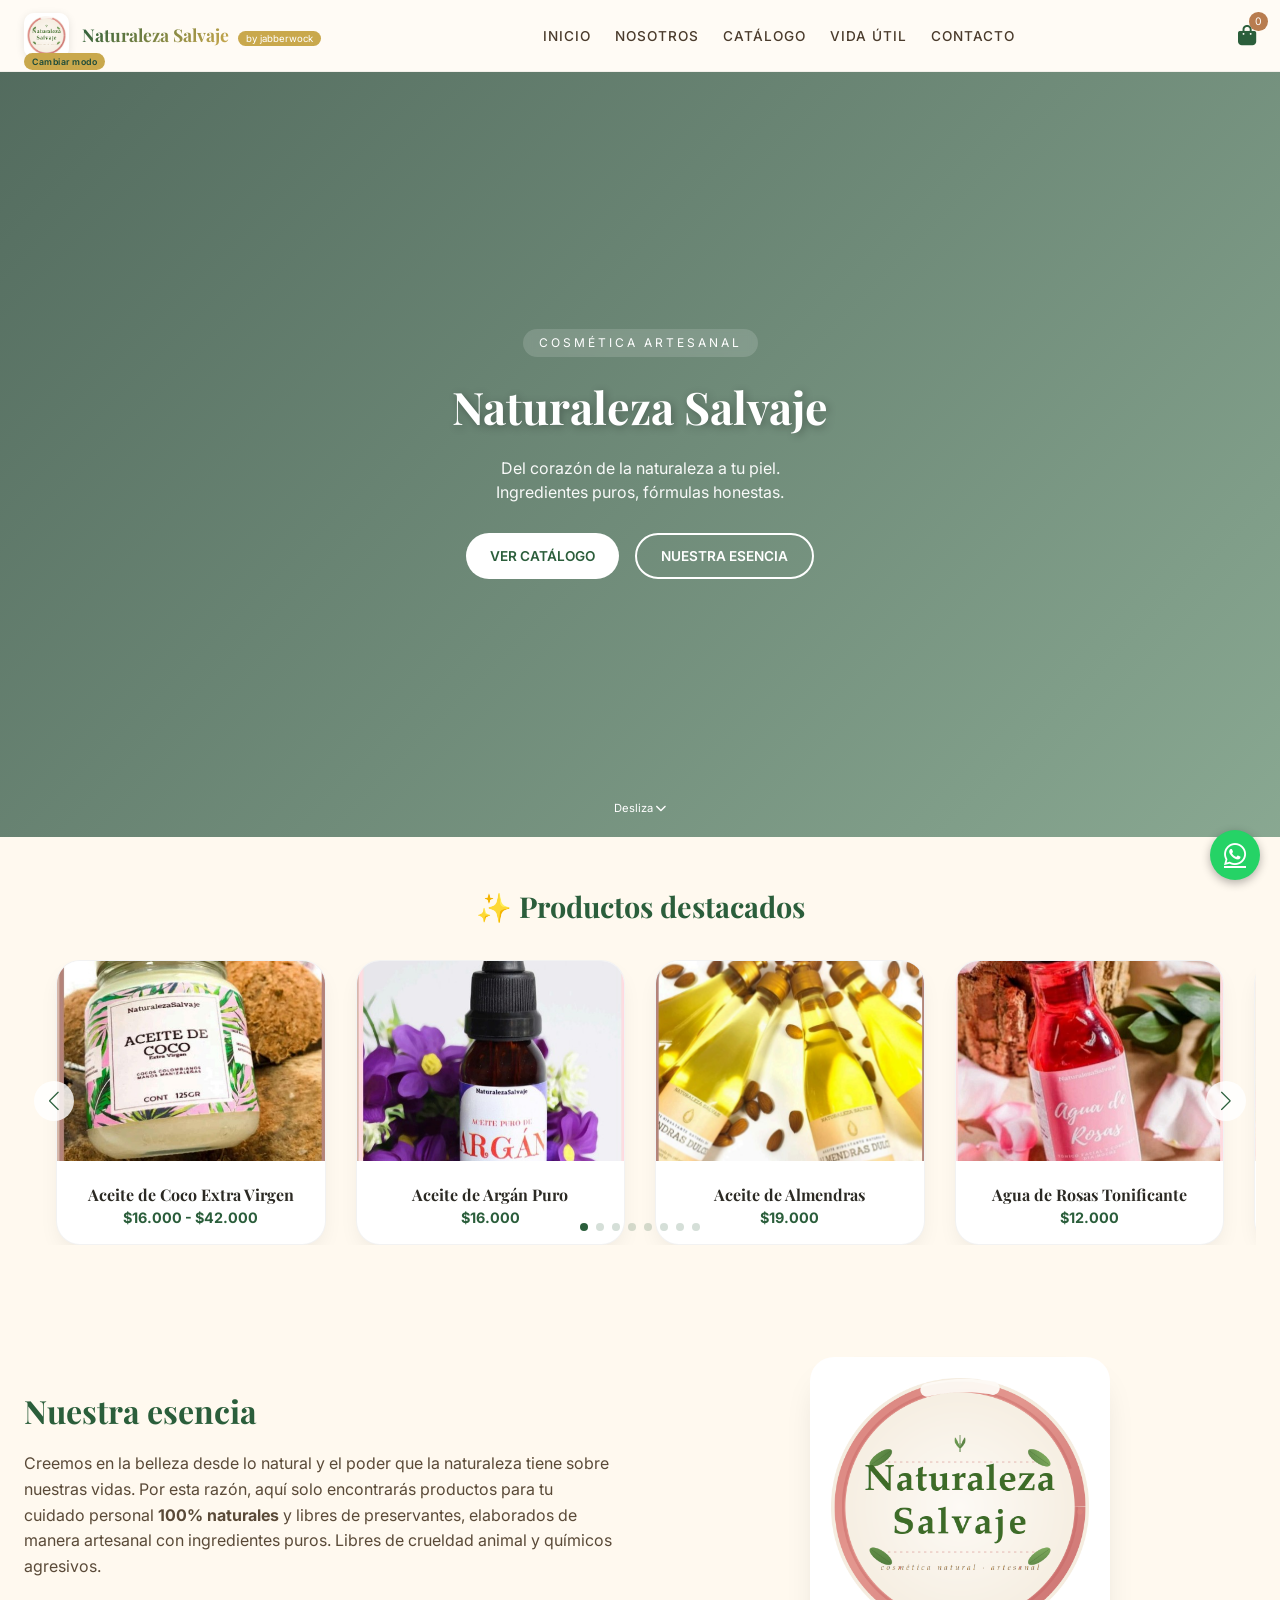
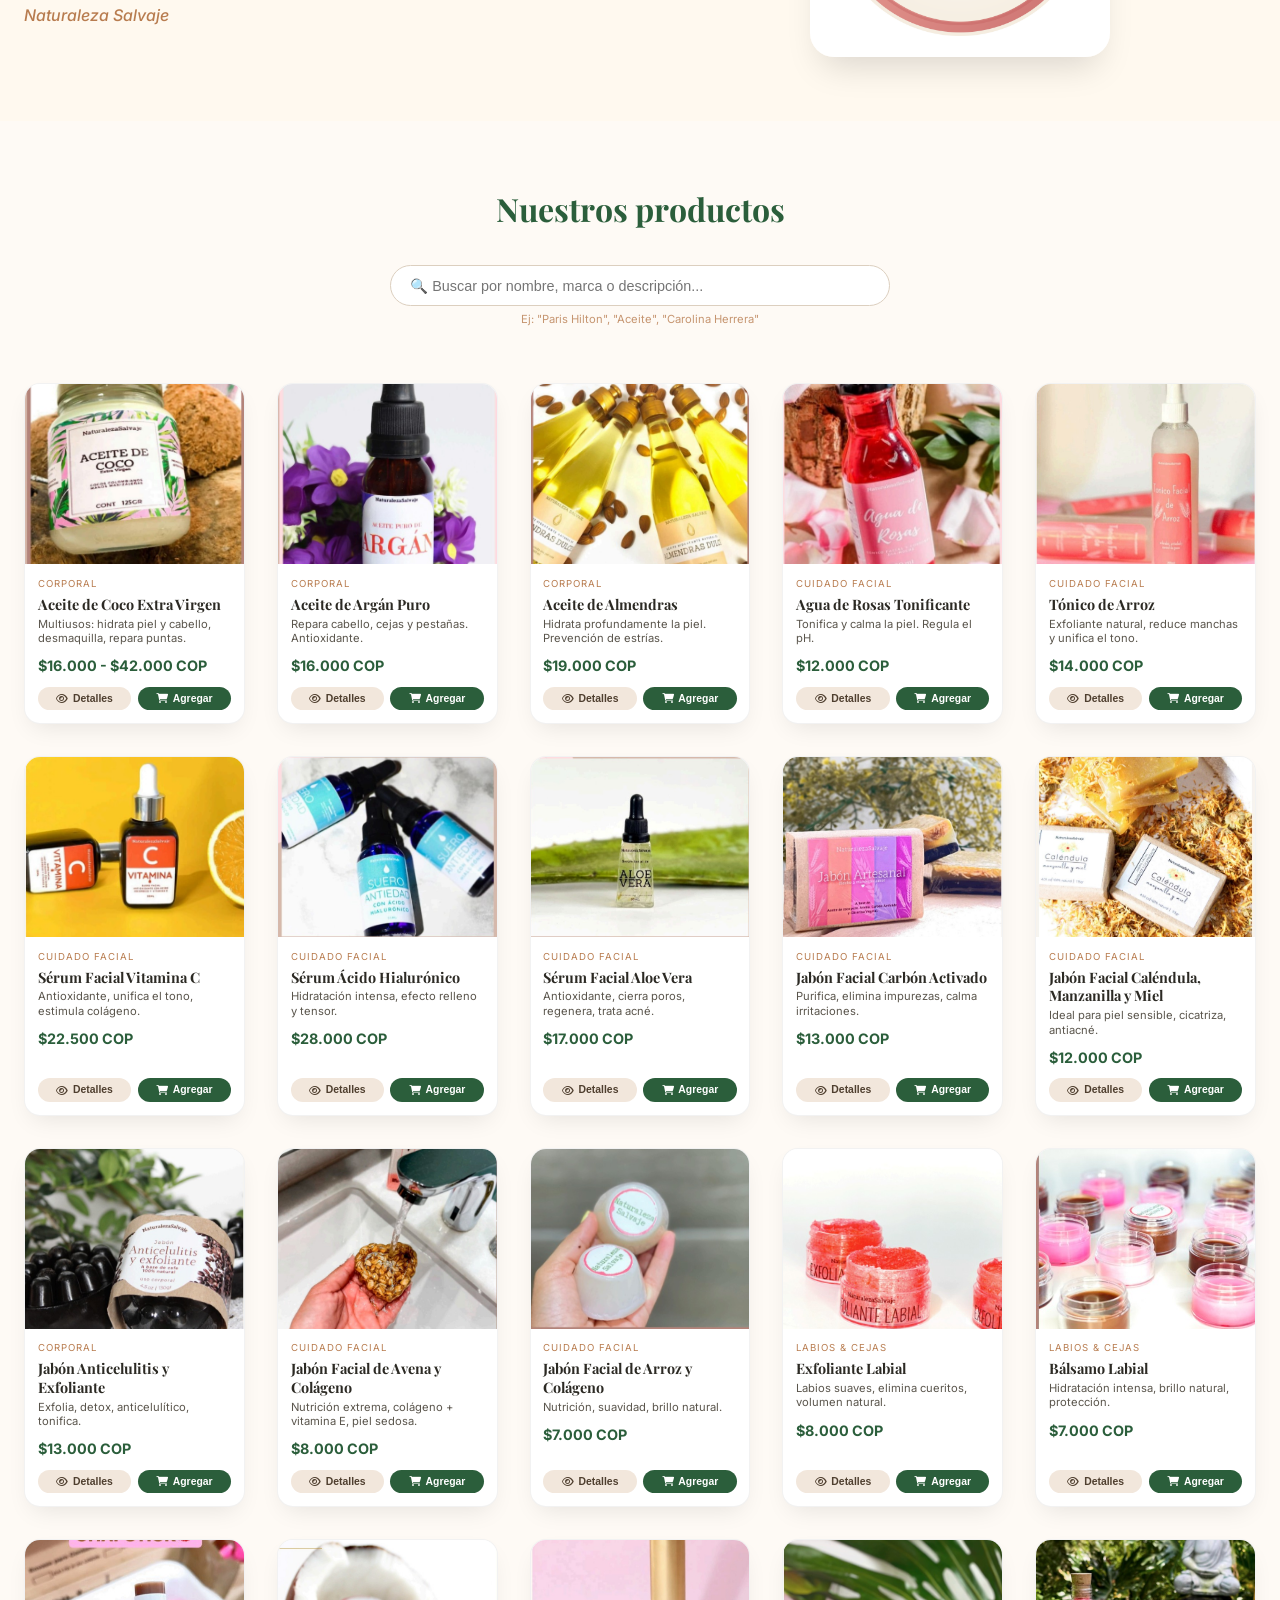
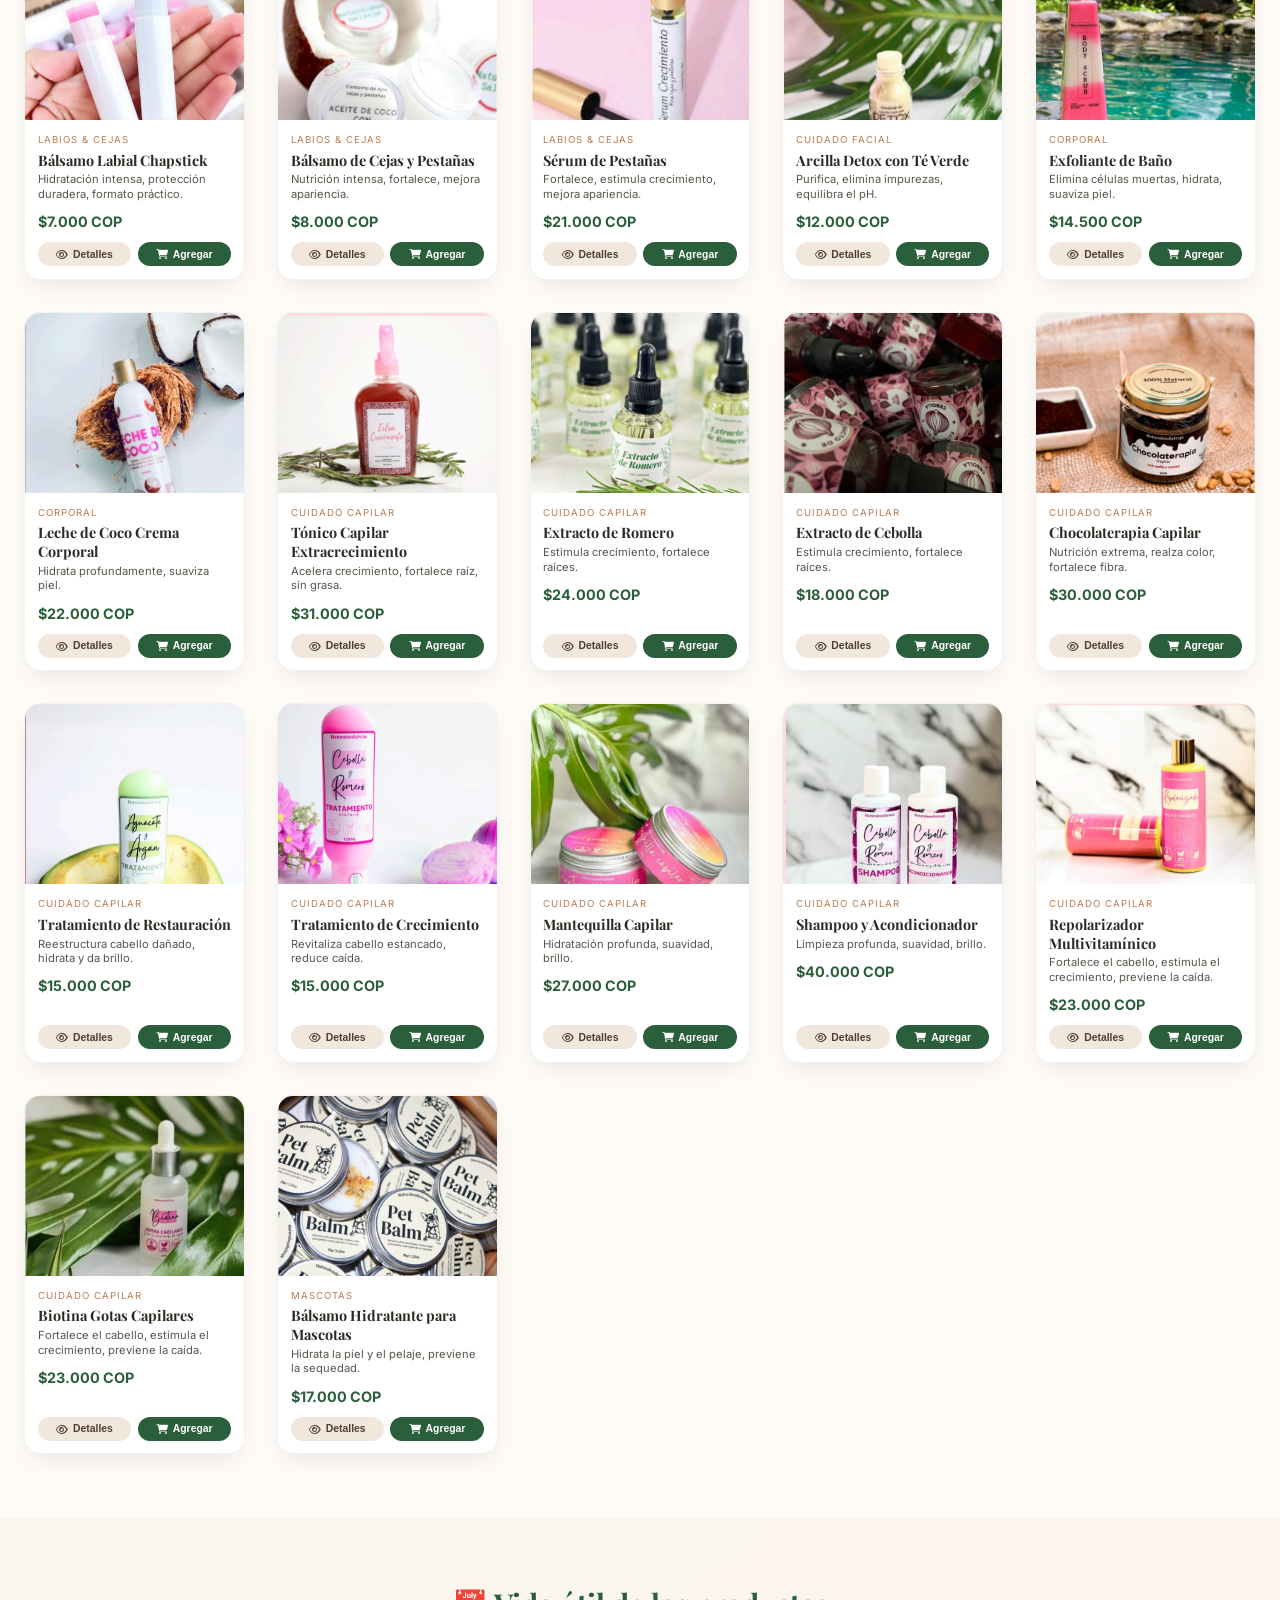
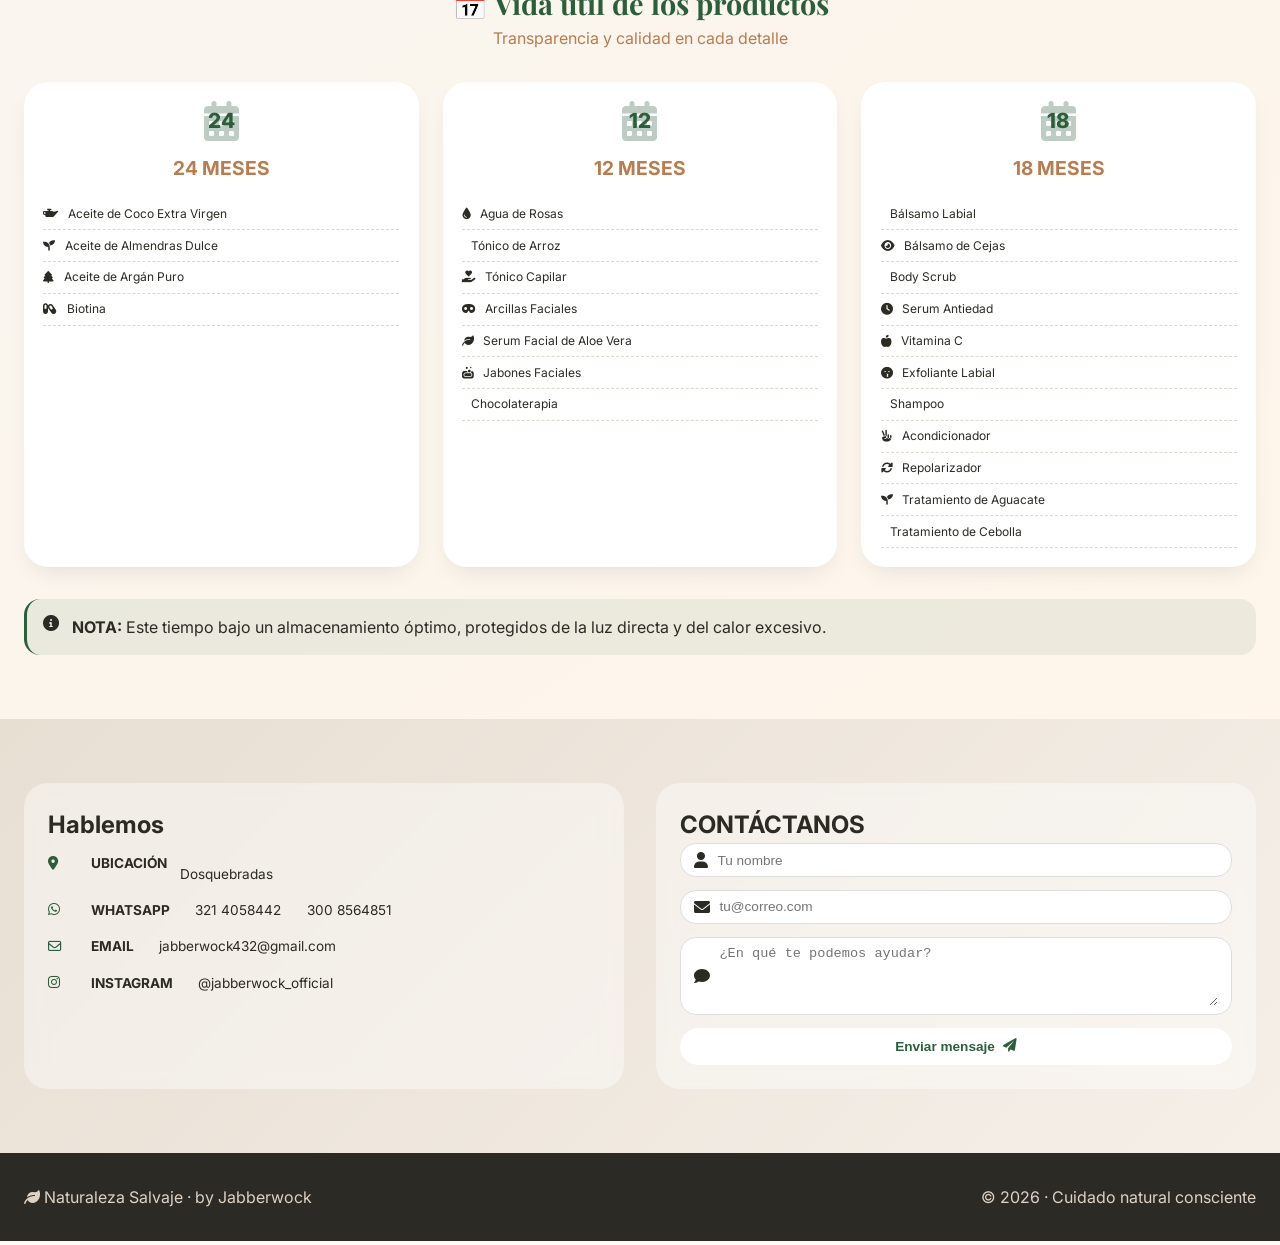
==== commit a4badc37: "Actualizacion de mi pagina" ====
--- a/index.html
+++ b/index.html
@@ -10,6 +10,7 @@
     <link href="https://fonts.googleapis.com/css2?family=Inter:opsz,wght@14..32,300;14..32,400;14..32,500;14..32,600;14..32,700&family=Playfair+Display:ital,wght@0,400;0,500;0,600;0,700;1,400&display=swap" rel="stylesheet">
     <link rel="stylesheet" href="https://cdnjs.cloudflare.com/ajax/libs/font-awesome/6.0.0-beta3/css/all.min.css">
     <link href="https://unpkg.com/aos@2.3.1/dist/aos.css" rel="stylesheet">
+    <link rel="stylesheet" href="https://cdn.jsdelivr.net/npm/swiper@11/swiper-bundle.min.css" />
     <link rel="stylesheet" href="style.css">
 </head>
 <body class="mode-naturaleza">
@@ -22,6 +23,7 @@
                 <span class="header__brand-main" id="brandMain">Naturaleza Salvaje</span>
                 <span class="header__brand-sub" id="brandSub">by jabberwock</span>
             </div>
+            <span class="logo-badge" id="logoBadge">Cambiar modo</span>
         </div>
 
         <button class="header__menu-toggle" id="menuToggle" aria-label="Abrir menú">
@@ -65,6 +67,21 @@
         </div>
     </section>
 
+    <!-- Carrusel de productos destacados -->
+    <section class="featured-carousel">
+        <div class="container">
+            <h2 class="featured-title">✨ Productos destacados</h2>
+            <div class="swiper featured-swiper" id="featuredSwiper">
+                <div class="swiper-wrapper" id="featuredWrapper">
+                    <!-- Los productos se cargan con JavaScript -->
+                </div>
+                <div class="swiper-pagination"></div>
+                <div class="swiper-button-next"></div>
+                <div class="swiper-button-prev"></div>
+            </div>
+        </div>
+    </section>
+
     <!-- Nuestra esencia -->
     <section id="nosotros" class="about">
         <div class="container">
@@ -81,10 +98,14 @@
         </div>
     </section>
 
-    <!-- Catálogo -->
+    <!-- Catálogo con buscador avanzado -->
     <section id="catalogo" class="catalog">
         <div class="container">
             <h2 class="catalog__title">Nuestros productos</h2>
+            <div class="search-container">
+                <input type="text" id="searchInput" placeholder="🔍 Buscar por nombre, marca o descripción..." class="search-input">
+                <span class="search-hint">Ej: "Paris Hilton", "Aceite", "Carolina Herrera"</span>
+            </div>
             <div class="filter-section" id="filterContainer">
                 <!-- Los filtros se generan dinámicamente con JavaScript -->
             </div>
@@ -92,7 +113,7 @@
         </div>
     </section>
 
-    <!-- Vida útil -->
+    <!-- Vida útil (SOLO visible en modo Naturaleza) -->
     <section id="vida-util" class="shelf-life">
         <div class="container">
             <h2>📅 Vida útil de los productos</h2>
@@ -167,7 +188,7 @@
             </div>
             <div class="contact__form">
                 <h2>CONTÁCTANOS</h2>
-                <form action="https://formsubmit.co/jabberwock432@gmail.com" method="POST" id="contactForm">
+                <form id="contactForm">
                     <input type="hidden" name="_captcha" value="false">
                     <div class="input-group">
                         <i class="fas fa-user"></i>
@@ -213,15 +234,27 @@
         <div class="modal__title" id="modalTitle"></div>
         <div class="modal__desc" id="modalDesc"></div>
         <div class="modal__price" id="modalPrice"></div>
+        <!-- Contenedor para productos relacionados -->
+        <div id="relatedProducts" class="related-products"></div>
     </div>
 </div>
 
+<!-- Modal de éxito del formulario -->
+<div id="successModal" class="modal">
+    <div class="modal__content success-modal">
+        <span class="modal__close" id="closeSuccessModal">&times;</span>
+        <div class="success-icon">✅</div>
+        <h2>¡Mensaje enviado!</h2>
+        <p>Gracias por contactarnos. Te responderemos a la brevedad posible.</p>
+        <p style="font-size:0.9rem; color:#b87c4f; margin-top:0.5rem;">— Naturaleza Salvaje</p>
+        <button class="btn btn--primary" id="closeSuccessBtn">Cerrar</button>
+    </div>
+</div>
+
 <div id="toast" class="toast">✨ Producto agregado</div>
 
 <script src="https://unpkg.com/aos@2.3.1/dist/aos.js"></script>
+<script src="https://cdn.jsdelivr.net/npm/swiper@11/swiper-bundle.min.js"></script>
 <script src="script.js"></script>
 </body>
-
-</html>
-
-
+</html>
--- a/style.css
+++ b/style.css
@@ -86,9 +86,35 @@
     gap: 0.8rem;
     cursor: pointer;
     transition: transform 0.3s ease;
+    position: relative;
 }
 .header__logo:hover {
     transform: scale(1.02);
+}
+
+.logo-badge {
+    font-size: 0.55rem;
+    background: var(--gold);
+    color: #1a4a3a;
+    padding: 0.1rem 0.5rem;
+    border-radius: 30px;
+    font-weight: 600;
+    letter-spacing: 0.5px;
+    position: absolute;
+    bottom: -12px;
+    left: 0;
+    white-space: nowrap;
+    animation: pulse-badge 2s infinite;
+    transition: background 0.5s ease, color 0.5s ease;
+}
+body.mode-jabberwock .logo-badge {
+    background: #1a4a3a;
+    color: var(--gold);
+}
+
+@keyframes pulse-badge {
+    0%, 100% { opacity: 0.7; transform: scale(1); }
+    50% { opacity: 1; transform: scale(1.05); }
 }
 
 .header__logo-img {
@@ -180,6 +206,19 @@
     border-radius: 50%;
     padding: 2px 6px;
     transition: background 0.5s ease;
+    display: inline-block;
+    min-width: 18px;
+    text-align: center;
+}
+
+/* Animación del contador */
+.header__cart-count.pulse {
+    animation: cartPulse 0.3s ease;
+}
+@keyframes cartPulse {
+    0% { transform: scale(1); }
+    50% { transform: scale(1.5); }
+    100% { transform: scale(1); }
 }
 
 @media (max-width: 768px) {
@@ -210,6 +249,11 @@
         padding: 0.8rem 1.5rem;
         font-size: 0.9rem;
     }
+    .logo-badge {
+        font-size: 0.5rem;
+        bottom: -10px;
+        left: 0;
+    }
 }
 
 /* ========= HERO ========= */
@@ -290,6 +334,92 @@
     50%{transform:translateX(-50%) translateY(8px);}
 }
 
+/* ========= FEATURED CAROUSEL ========= */
+.featured-carousel {
+    padding: 3rem 0;
+    background: var(--bg-light);
+    transition: background 0.5s ease;
+}
+.featured-title {
+    text-align: center;
+    font-family: 'Playfair Display', serif;
+    font-size: 1.8rem;
+    color: var(--primary);
+    margin-bottom: 2rem;
+    transition: color 0.5s ease;
+}
+.featured-swiper {
+    padding: 0 2rem;
+}
+.featured-swiper .swiper-slide {
+    display: flex;
+    justify-content: center;
+}
+.featured-card {
+    background: white;
+    border-radius: 1.5rem;
+    overflow: hidden;
+    box-shadow: var(--card-shadow);
+    transition: all 0.3s;
+    max-width: 280px;
+    width: 100%;
+    border: 1px solid rgba(0,0,0,0.05);
+}
+.featured-card:hover {
+    transform: translateY(-5px);
+    box-shadow: var(--card-shadow-hover);
+}
+.featured-card img {
+    width: 100%;
+    height: 200px;
+    object-fit: cover;
+}
+.featured-card-content {
+    padding: 1rem;
+    text-align: center;
+}
+.featured-card-content h3 {
+    font-size: 1rem;
+    font-weight: 700;
+    font-family: 'Playfair Display', serif;
+}
+.featured-card-content .price {
+    color: var(--primary);
+    font-weight: 700;
+    font-size: 0.9rem;
+}
+.featured-card-content .brand {
+    font-size: 0.7rem;
+    color: var(--secondary);
+}
+.featured-swiper .swiper-button-next,
+.featured-swiper .swiper-button-prev {
+    color: var(--primary);
+    background: rgba(255,255,255,0.8);
+    border-radius: 50%;
+    width: 40px;
+    height: 40px;
+    transition: background 0.3s;
+}
+.featured-swiper .swiper-button-next:hover,
+.featured-swiper .swiper-button-prev:hover {
+    background: white;
+}
+.featured-swiper .swiper-button-next::after,
+.featured-swiper .swiper-button-prev::after {
+    font-size: 1.2rem;
+}
+.featured-swiper .swiper-pagination-bullet {
+    background: var(--primary);
+}
+body.mode-jabberwock .featured-swiper .swiper-pagination-bullet {
+    background: var(--gold);
+}
+body.mode-jabberwock .featured-swiper .swiper-button-next,
+body.mode-jabberwock .featured-swiper .swiper-button-prev {
+    color: var(--gold);
+}
+
 /* ========= BOTONES ========= */
 .btn {
     display: inline-flex;
@@ -398,6 +528,39 @@
     margin-bottom: 2rem;
     transition: color 0.5s ease;
 }
+
+.search-container {
+    display: flex;
+    flex-direction: column;
+    align-items: center;
+    margin-bottom: 1.5rem;
+}
+.search-input {
+    width: 100%;
+    max-width: 500px;
+    padding: 0.7rem 1.2rem;
+    border-radius: 60px;
+    border: 1px solid #dccfbf;
+    background: white;
+    font-size: 0.9rem;
+    outline: none;
+    transition: border-color 0.3s ease, box-shadow 0.3s ease;
+}
+.search-input:focus {
+    border-color: var(--primary);
+    box-shadow: 0 0 0 3px rgba(43, 94, 59, 0.15);
+}
+body.mode-jabberwock .search-input:focus {
+    border-color: var(--gold);
+    box-shadow: 0 0 0 3px rgba(201, 168, 76, 0.2);
+}
+.search-hint {
+    font-size: 0.7rem;
+    color: var(--secondary);
+    margin-top: 0.3rem;
+    opacity: 0.8;
+}
+
 .filter-section {
     display: flex;
     flex-wrap: wrap;
@@ -461,8 +624,9 @@
 }
 .product-card__img {
     width: 100%;
-    height: 160px;
+    height: 180px;
     object-fit: cover;
+    background: #e9e1d6;
 }
 .product-card__content {
     padding: 0.8rem;
@@ -752,6 +916,8 @@
     padding: 1.5rem;
     text-align: center;
     position: relative;
+    max-height: 90vh;
+    overflow-y: auto;
 }
 body.mode-jabberwock .modal__content {
     border: 2px solid var(--gold);
@@ -800,38 +966,255 @@
     color: var(--primary);
 }
 
-/* ========= CARRITO MODAL ========= */
+.success-modal .success-icon {
+    font-size: 3.5rem;
+    margin-bottom: 0.5rem;
+}
+.success-modal h2 {
+    color: var(--primary);
+    font-family: 'Playfair Display', serif;
+}
+body.mode-jabberwock .success-modal h2 {
+    color: var(--gold);
+}
+
+/* ========= CARRITO MODAL MEJORADO ========= */
+.cart-modal-overlay {
+    display: none;
+    position: fixed;
+    top: 0; left: 0;
+    width: 100%; height: 100%;
+    background: rgba(0,0,0,0.7);
+    backdrop-filter: blur(5px);
+    z-index: 2000;
+    justify-content: center;
+    align-items: center;
+}
+.cart-modal-overlay.active {
+    display: flex;
+}
 .cart-modal {
-    position: fixed;
-    top: 50%;
-    left: 50%;
-    transform: translate(-50%, -50%);
     background: white;
-    width: 90%;
-    max-width: 400px;
+    width: 95%;
+    max-width: 600px;
+    max-height: 85vh;
     border-radius: 1.5rem;
-    padding: 1.2rem;
-    z-index: 1001;
-    display: none;
-    flex-direction: column;
-    gap: 0.8rem;
+    padding: 1.5rem;
+    overflow-y: auto;
+    box-shadow: 0 20px 50px rgba(0,0,0,0.3);
+    position: relative;
 }
 body.mode-jabberwock .cart-modal {
     border: 2px solid var(--gold);
 }
-.cart-modal.active { display: flex; }
-.whatsapp-checkout {
+.cart-modal__header {
+    display: flex;
+    justify-content: space-between;
+    align-items: center;
+    margin-bottom: 1rem;
+    border-bottom: 1px solid #eee;
+    padding-bottom: 0.8rem;
+}
+.cart-modal__header h3 {
+    font-family: 'Playfair Display', serif;
+    font-size: 1.4rem;
+}
+.cart-modal__close {
+    font-size: 1.8rem;
+    cursor: pointer;
+    color: #aaa;
+    transition: color 0.2s;
+}
+.cart-modal__close:hover { color: #333; }
+
+.cart-item {
+    display: flex;
+    gap: 1rem;
+    align-items: center;
+    padding: 0.8rem 0;
+    border-bottom: 1px solid #f0ebe5;
+}
+.cart-item__img {
+    width: 60px;
+    height: 60px;
+    object-fit: cover;
+    border-radius: 10px;
+    background: #f0ebe5;
+    flex-shrink: 0;
+}
+.cart-item__info {
+    flex: 1;
+    text-align: left;
+}
+.cart-item__name {
+    font-weight: 600;
+    font-size: 0.9rem;
+}
+.cart-item__size {
+    font-size: 0.7rem;
+    color: var(--secondary);
+}
+.cart-item__price {
+    font-weight: 600;
+    font-size: 0.9rem;
+    color: var(--primary);
+}
+.cart-item__controls {
+    display: flex;
+    align-items: center;
+    gap: 0.5rem;
+    margin-top: 0.3rem;
+}
+.cart-item__controls button {
+    background: #f0ebe5;
+    border: none;
+    width: 28px;
+    height: 28px;
+    border-radius: 50%;
+    font-size: 1rem;
+    cursor: pointer;
+    display: flex;
+    align-items: center;
+    justify-content: center;
+    transition: background 0.2s;
+}
+.cart-item__controls button:hover {
+    background: var(--primary);
+    color: white;
+}
+body.mode-jabberwock .cart-item__controls button:hover {
+    background: var(--gold);
+}
+.cart-item__qty {
+    font-weight: 600;
+    min-width: 20px;
+    text-align: center;
+}
+.cart-item__remove {
+    background: none;
+    border: none;
+    color: #d9534f;
+    font-size: 1.1rem;
+    cursor: pointer;
+    padding: 0 0.3rem;
+    transition: transform 0.2s;
+}
+.cart-item__remove:hover {
+    transform: scale(1.2);
+}
+
+.cart-summary {
+    margin-top: 1.2rem;
+    padding-top: 1rem;
+    border-top: 2px solid #eee;
+}
+.cart-summary__row {
+    display: flex;
+    justify-content: space-between;
+    padding: 0.3rem 0;
+    font-size: 0.9rem;
+}
+.cart-summary__total {
+    font-weight: 700;
+    font-size: 1.2rem;
+    color: var(--primary);
+    border-top: 1px solid #ddd;
+    padding-top: 0.6rem;
+    margin-top: 0.3rem;
+}
+.cart-actions {
+    display: flex;
+    gap: 0.8rem;
+    margin-top: 1.2rem;
+    flex-wrap: wrap;
+}
+.cart-actions button {
+    flex: 1;
+    padding: 0.6rem;
+    border-radius: 50px;
+    border: none;
+    font-weight: 600;
+    cursor: pointer;
+    display: flex;
+    align-items: center;
+    justify-content: center;
+    gap: 0.5rem;
+    transition: all 0.2s;
+    min-width: 120px;
+}
+.cart-actions .btn-whatsapp {
     background: #25D366;
     color: white;
-    border: none;
-    padding: 0.8rem;
-    border-radius: 50px;
-    font-weight: bold;
+}
+.cart-actions .btn-whatsapp:hover {
+    background: #1ebe5c;
+}
+.cart-actions .btn-clear {
+    background: #f0ebe5;
+    color: #555;
+}
+.cart-actions .btn-clear:hover {
+    background: #d9534f;
+    color: white;
+}
+.cart-empty {
+    text-align: center;
+    padding: 2rem 0;
+    color: #aaa;
+}
+
+/* ========= PRODUCTOS RELACIONADOS ========= */
+.related-products {
+    margin-top: 1.5rem;
+    border-top: 1px solid #eee;
+    padding-top: 1rem;
+}
+.related-products h4 {
+    font-size: 0.9rem;
+    color: var(--secondary);
+    margin-bottom: 0.8rem;
+    text-align: left;
+}
+.related-grid {
+    display: grid;
+    grid-template-columns: repeat(auto-fit, minmax(100px, 1fr));
+    gap: 0.8rem;
+}
+.related-item {
+    background: #f9f5f0;
+    border-radius: 12px;
+    overflow: hidden;
     cursor: pointer;
-    display: flex;
-    align-items: center;
-    justify-content: center;
-    gap: 0.5rem;
+    transition: all 0.2s;
+    text-align: center;
+    padding: 0.5rem;
+}
+.related-item:hover {
+    transform: translateY(-3px);
+    box-shadow: var(--card-shadow-hover);
+}
+.related-item img {
+    width: 100%;
+    height: 80px;
+    object-fit: cover;
+    border-radius: 8px;
+}
+.related-item .name {
+    font-size: 0.7rem;
+    font-weight: 600;
+    margin-top: 0.3rem;
+    display: -webkit-box;
+    -webkit-line-clamp: 2;
+    -webkit-box-orient: vertical;
+    overflow: hidden;
+}
+.related-item .price {
+    font-size: 0.65rem;
+    color: var(--primary);
+    font-weight: 600;
+}
+body.mode-jabberwock .related-item .price {
+    color: var(--gold);
 }
 
 /* ========= TOAST ========= */
@@ -873,8 +1256,9 @@
     z-index: 99;
     transition: transform 0.2s;
 }
-<<<<<<< HEAD
 .whatsapp-float:hover { transform: scale(1.1); }
-=======
-.whatsapp-float:hover { transform: scale(1.1); }
->>>>>>> 446d4325204fcd26b0a55d563c2a2582f5d84472
+
+/* ========= CLASE PARA OCULTAR SECCIONES SEGÚN MODO ========= */
+.shelf-life.hidden-mode {
+    display: none !important;
+}
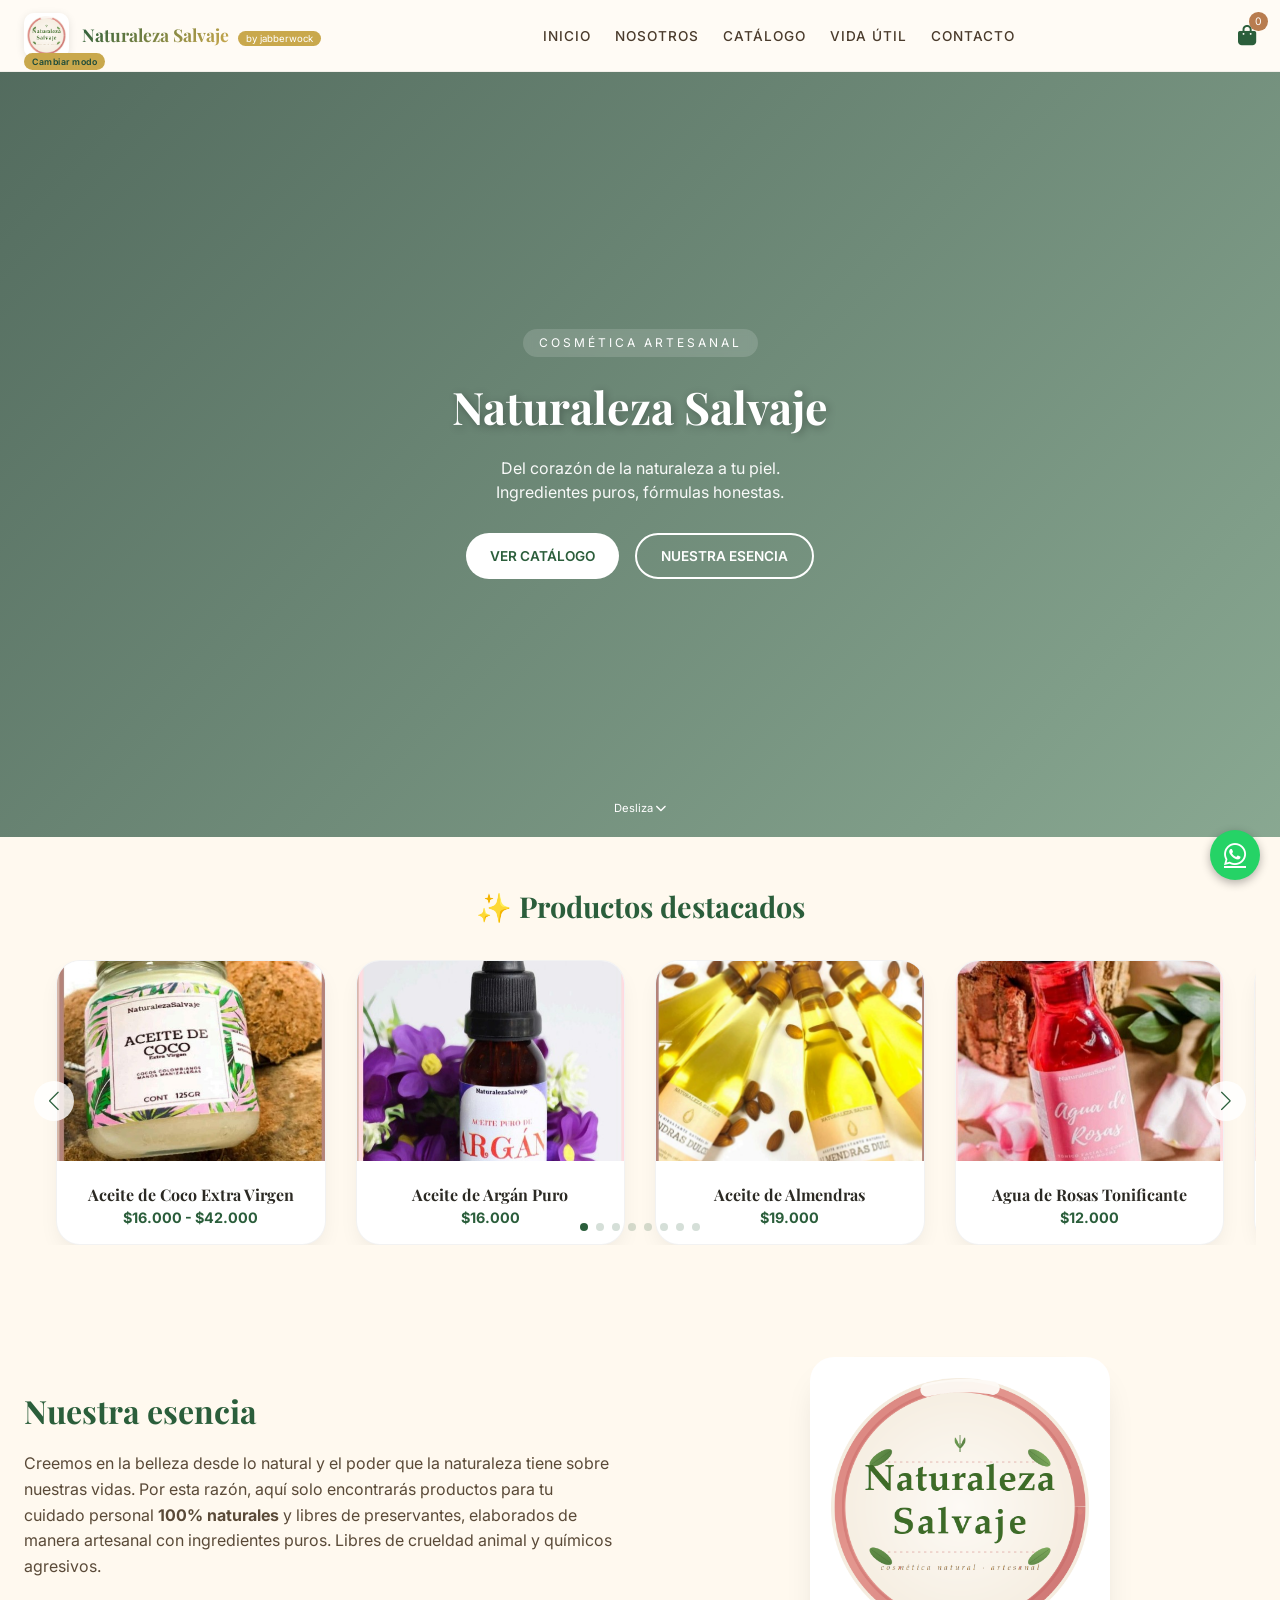
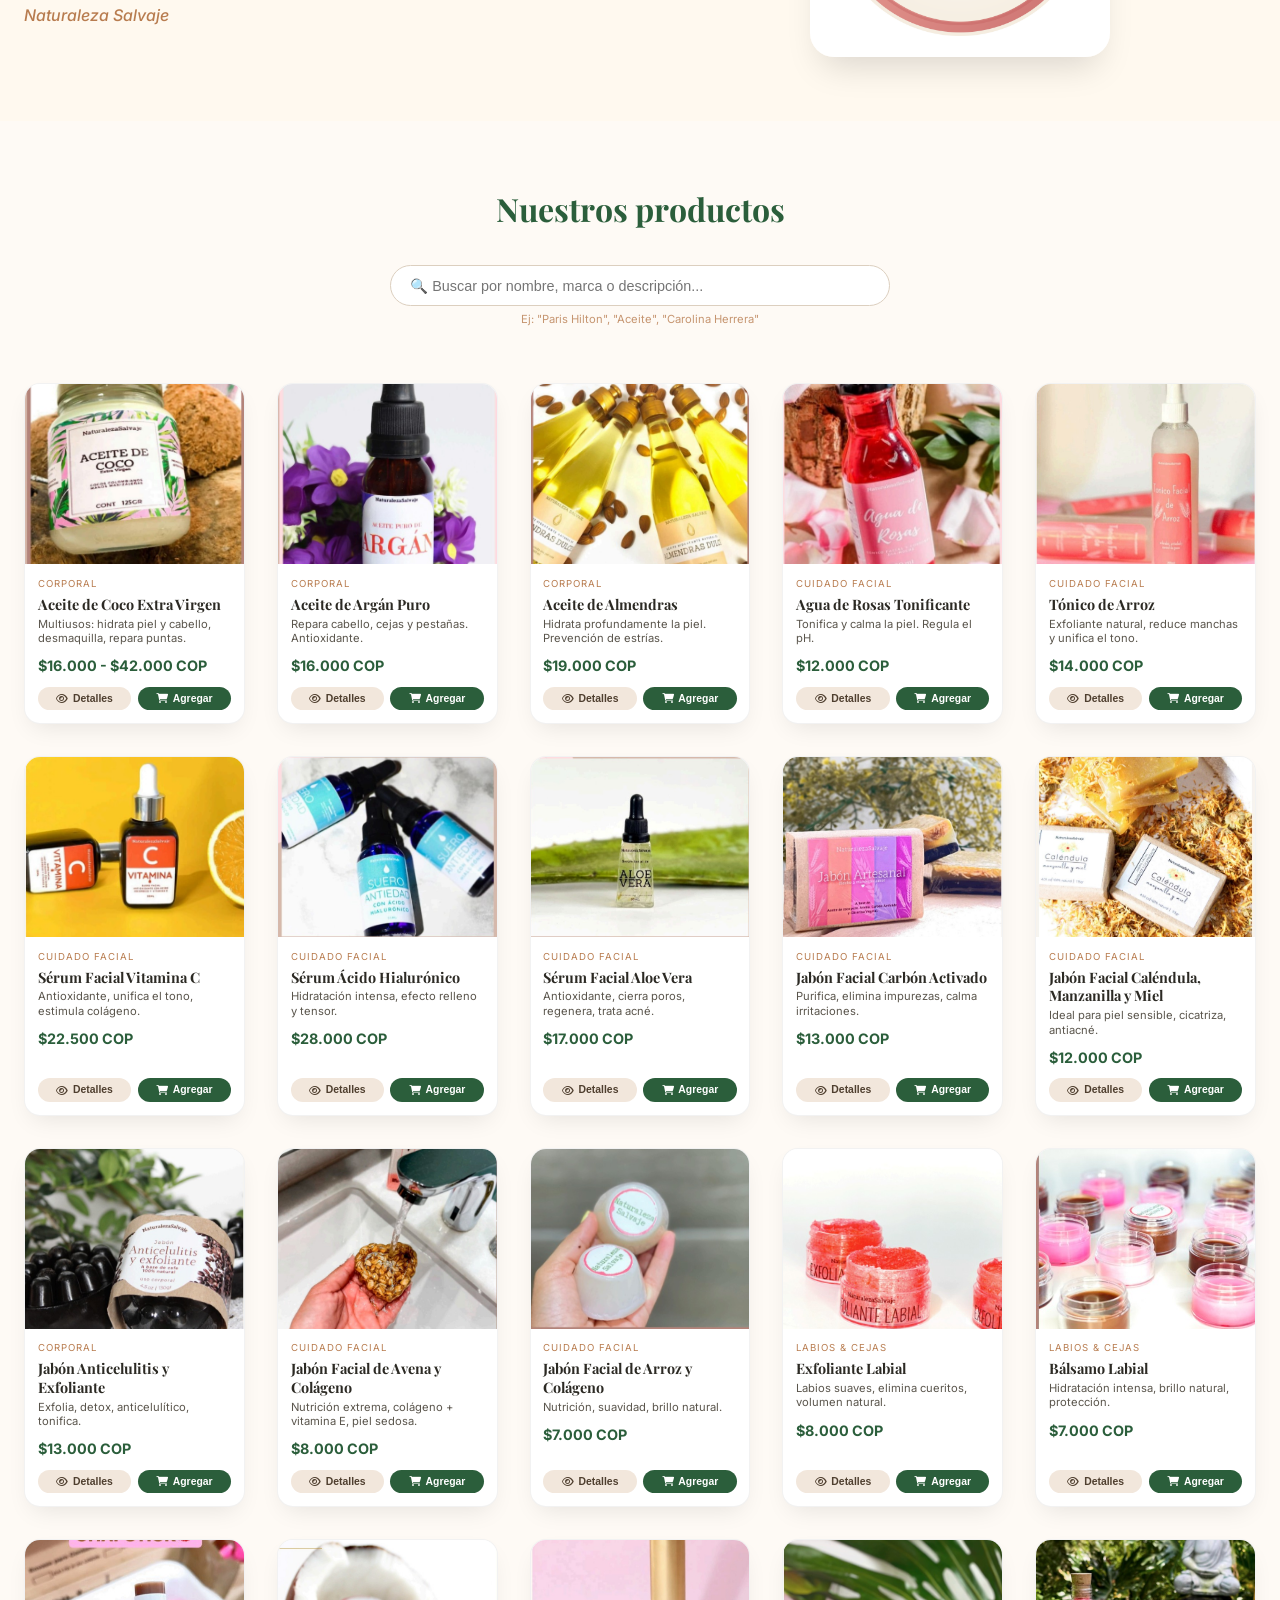
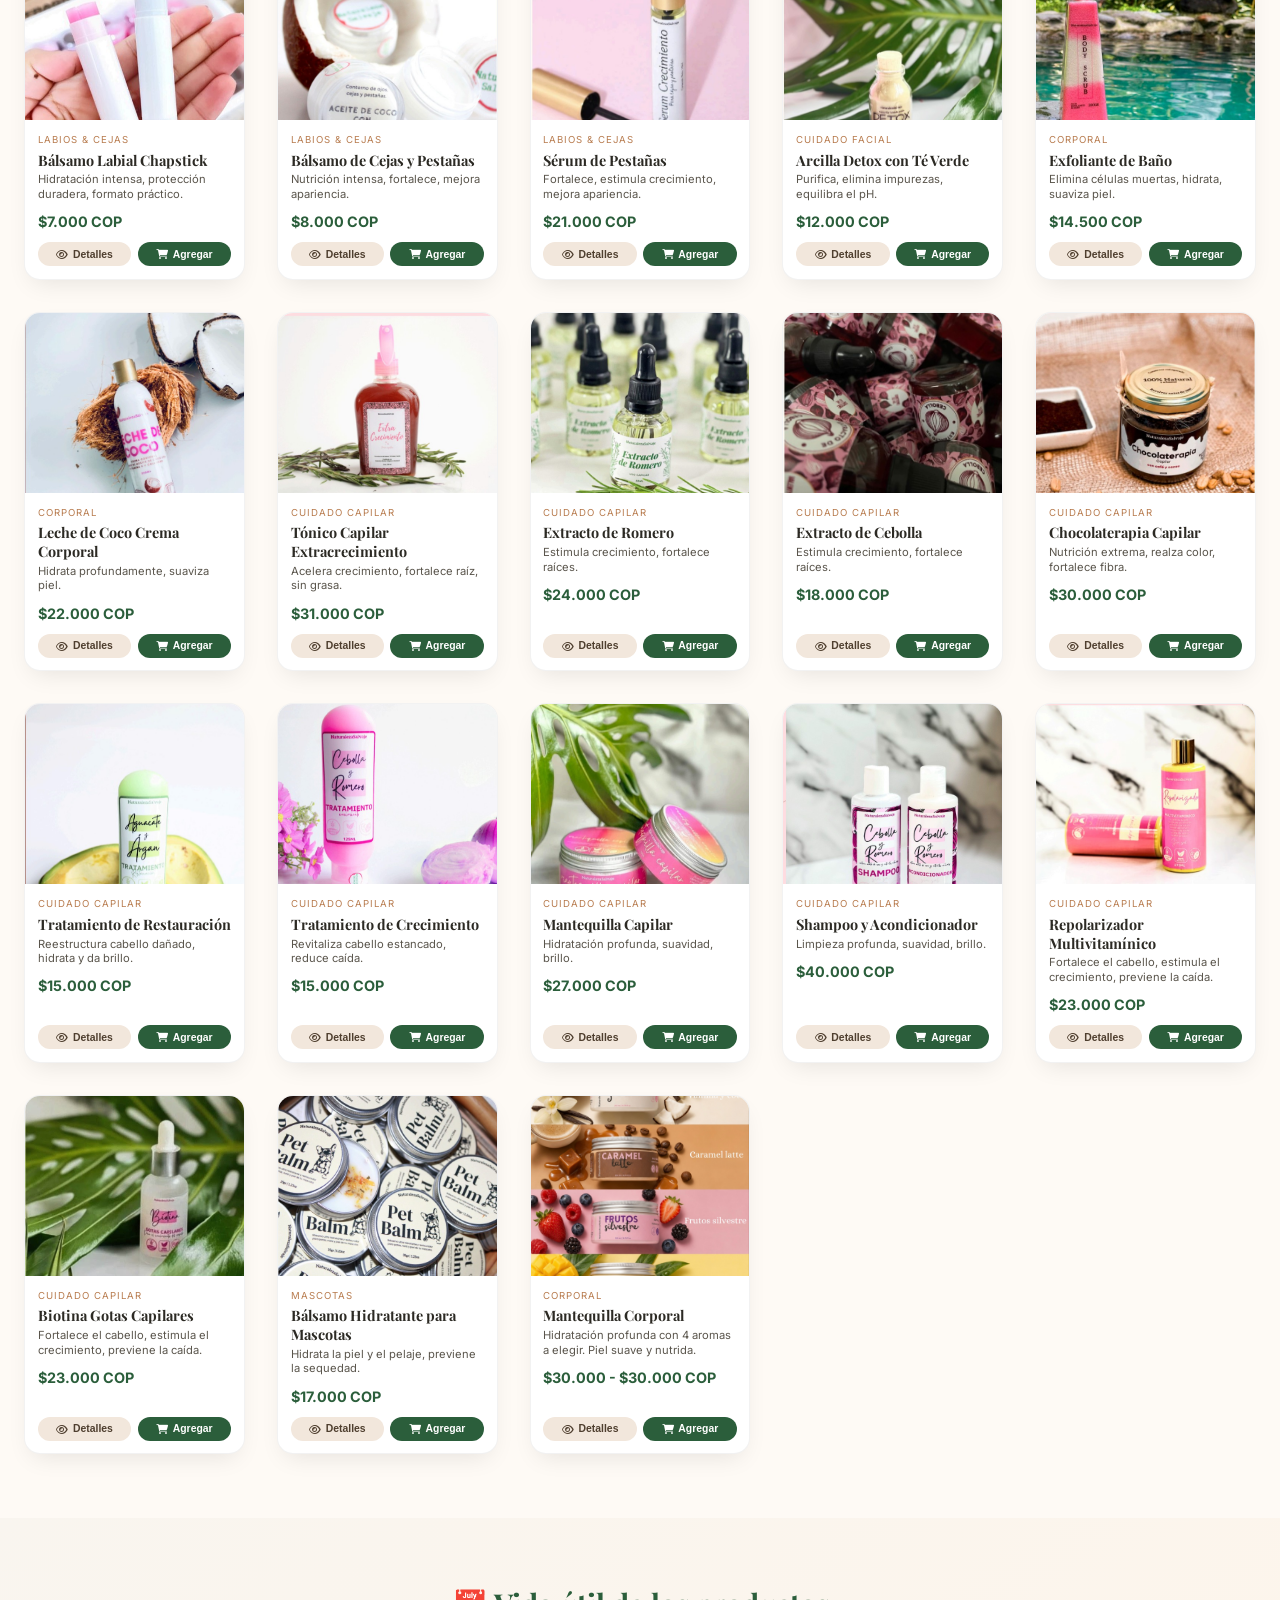
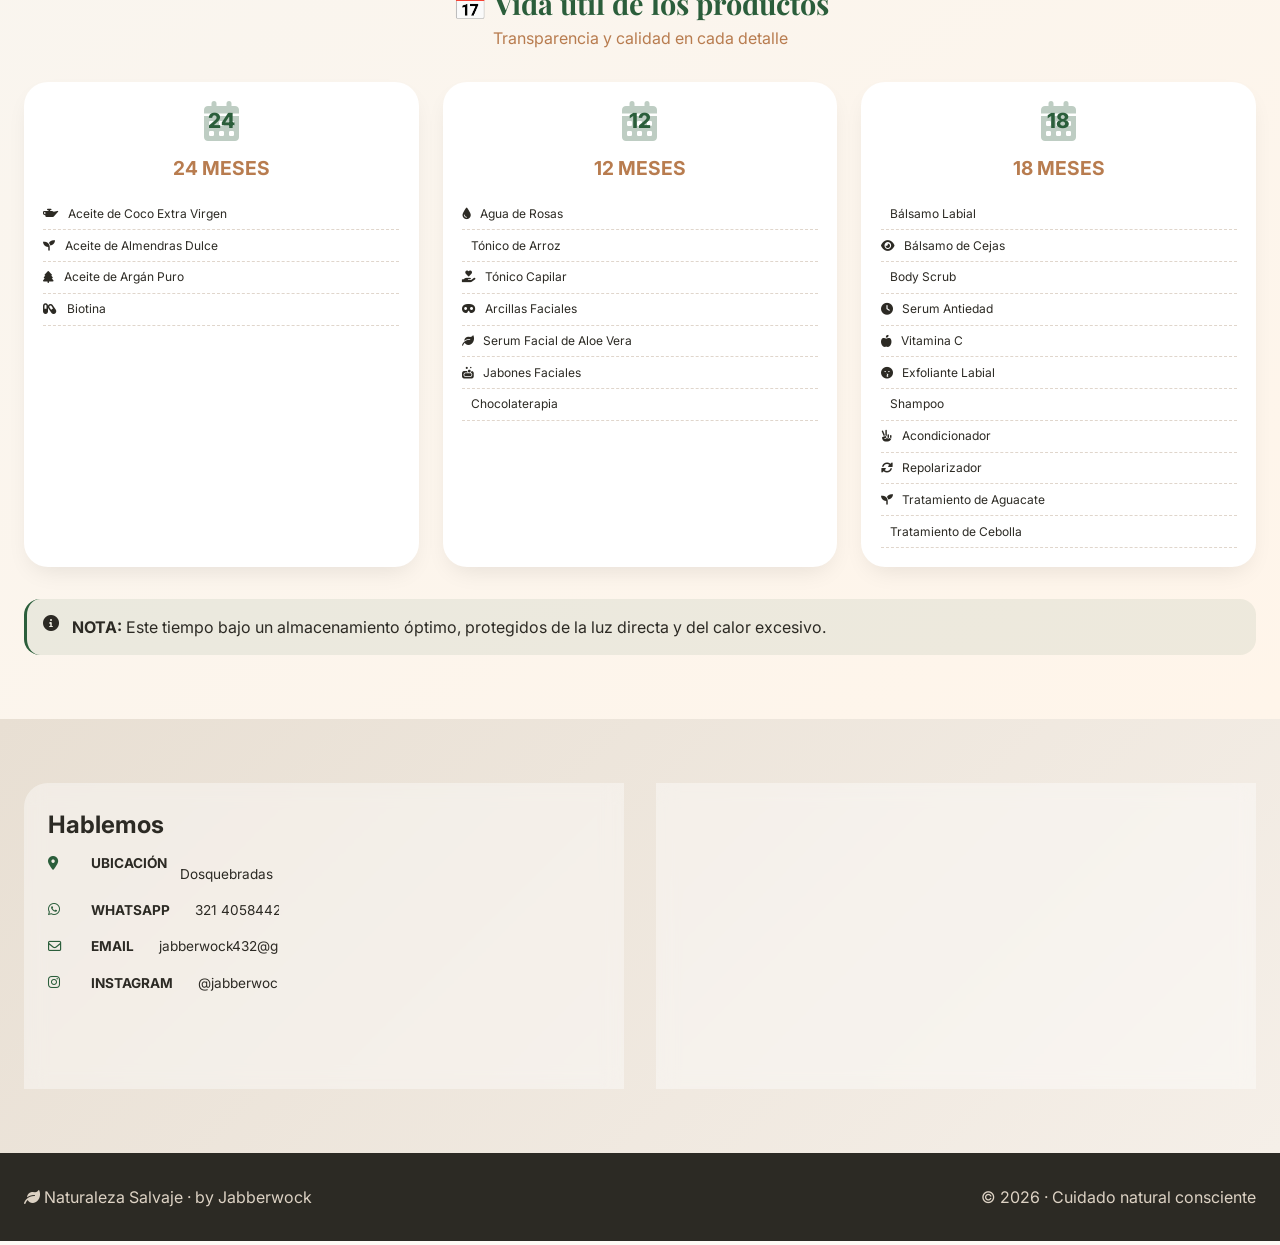
==== commit 2649298b: "Actualizacion de mi pagina" ====
--- a/index.html
+++ b/index.html
@@ -67,13 +67,13 @@
         </div>
     </section>
 
-    <!-- Carrusel de productos destacados -->
+    <!-- Parte de productos destacados -->
     <section class="featured-carousel">
         <div class="container">
             <h2 class="featured-title">✨ Productos destacados</h2>
             <div class="swiper featured-swiper" id="featuredSwiper">
                 <div class="swiper-wrapper" id="featuredWrapper">
-                    <!-- Los productos se cargan con JavaScript -->
+                    <!-- Los productos se cargan  -->
                 </div>
                 <div class="swiper-pagination"></div>
                 <div class="swiper-button-next"></div>
@@ -98,7 +98,7 @@
         </div>
     </section>
 
-    <!-- Catálogo con buscador avanzado -->
+    <!-- Catálogo con el buscador  -->
     <section id="catalogo" class="catalog">
         <div class="container">
             <h2 class="catalog__title">Nuestros productos</h2>
@@ -107,7 +107,7 @@
                 <span class="search-hint">Ej: "Paris Hilton", "Aceite", "Carolina Herrera"</span>
             </div>
             <div class="filter-section" id="filterContainer">
-                <!-- Los filtros se generan dinámicamente con JavaScript -->
+                <!-- Los filtros se generan automáticamente -->
             </div>
             <div id="productsGrid" class="products-grid"></div>
         </div>
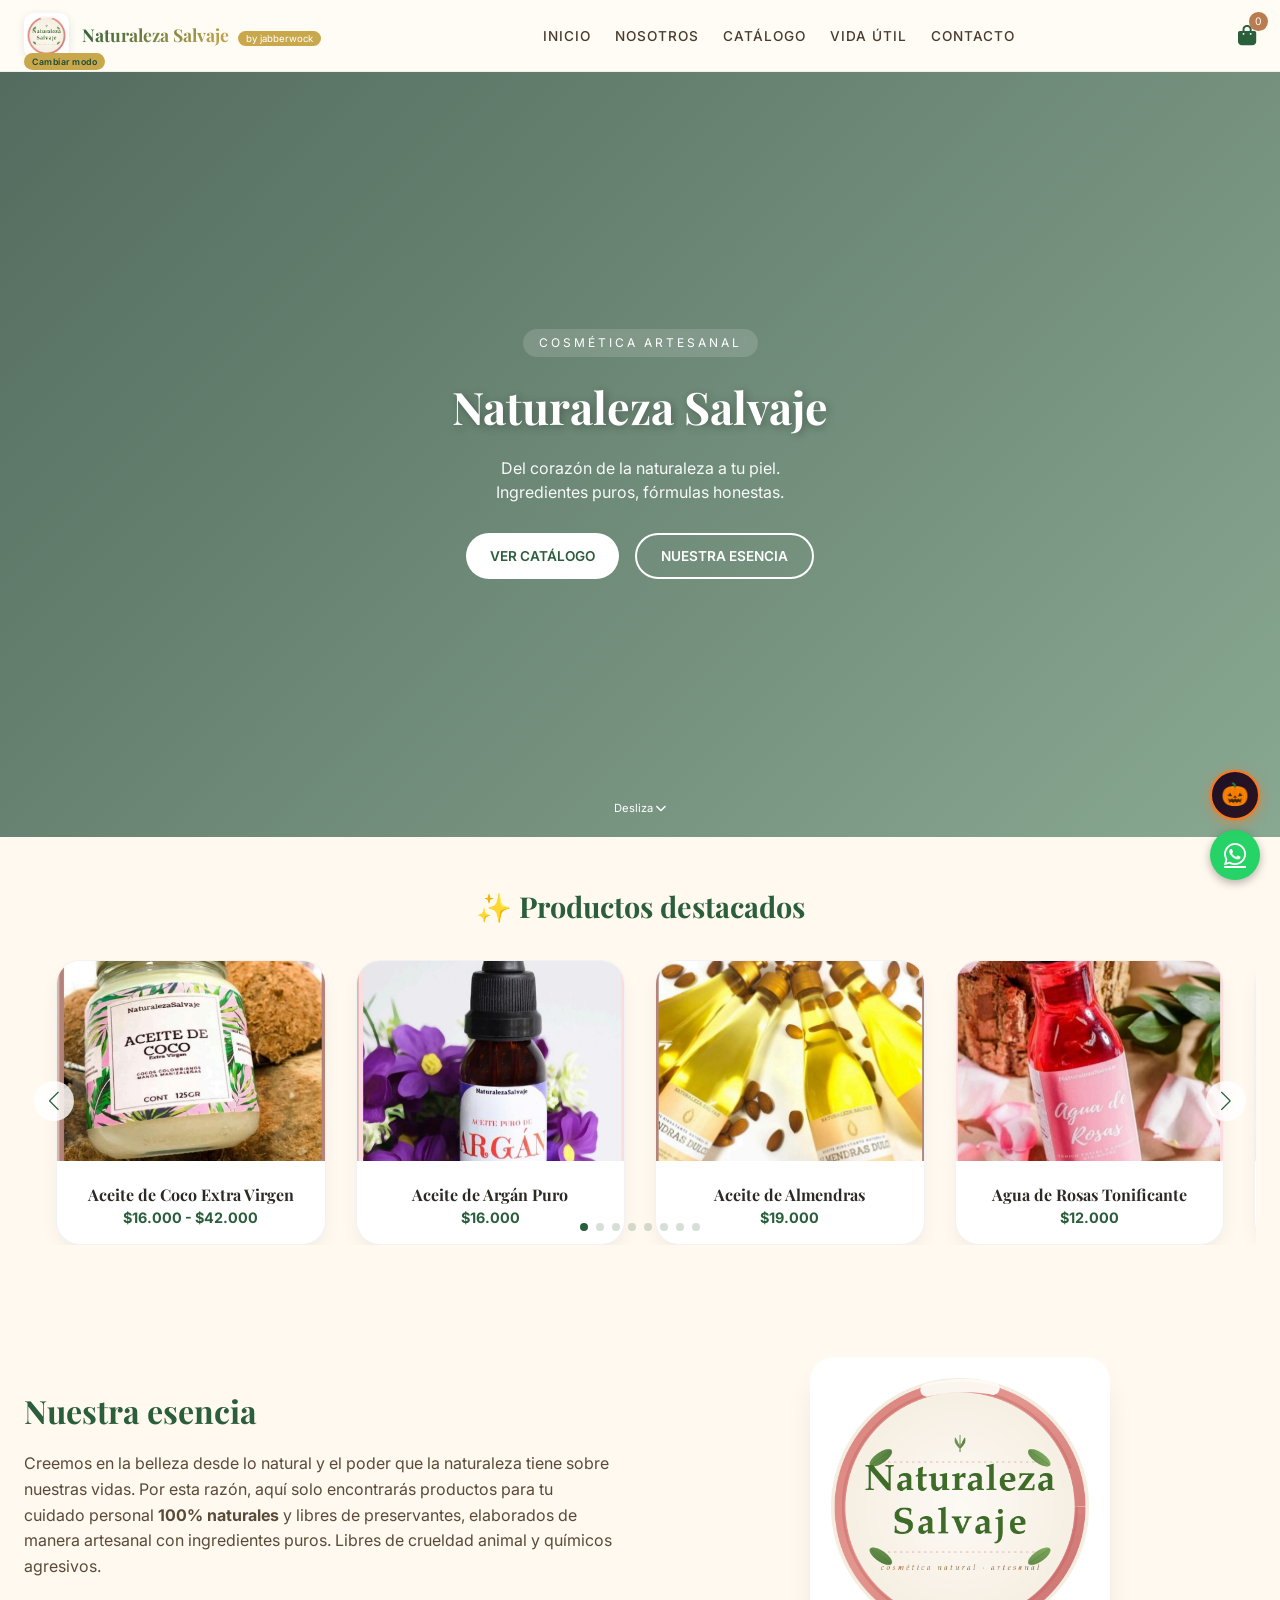
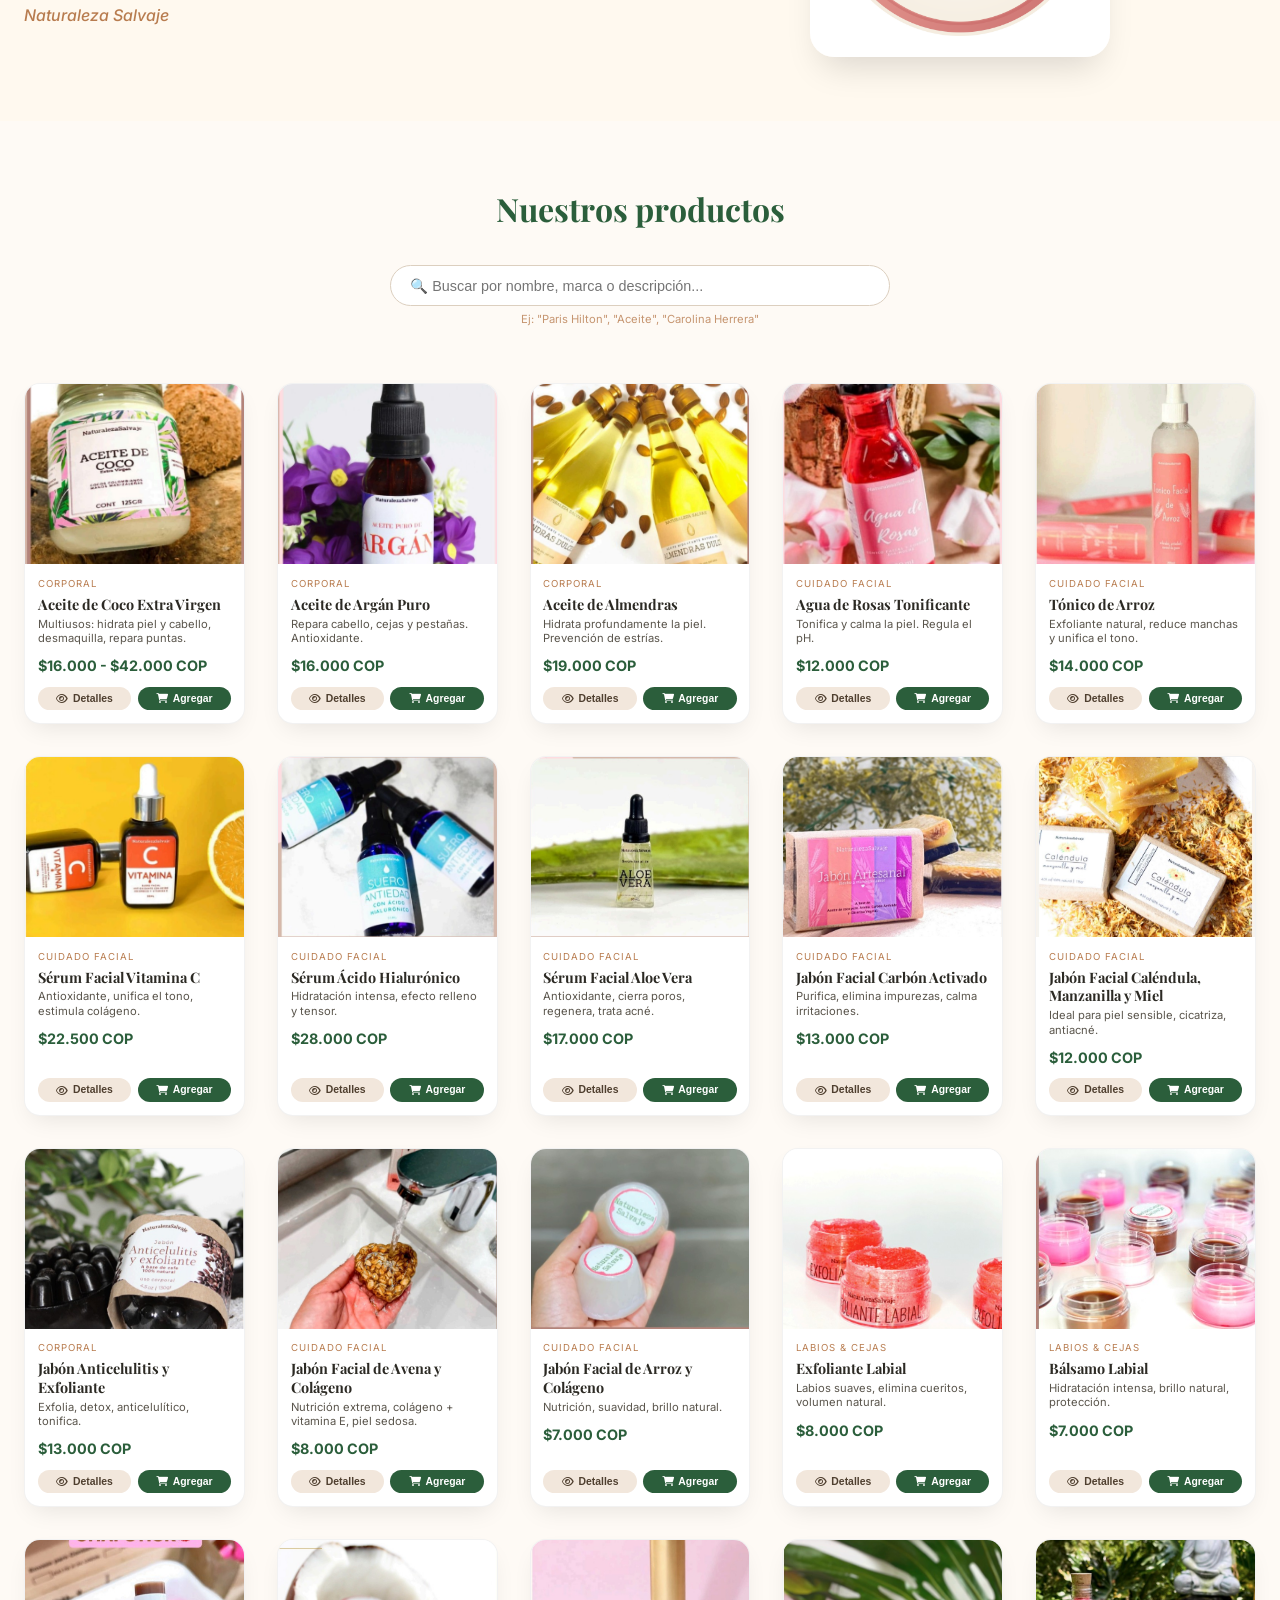
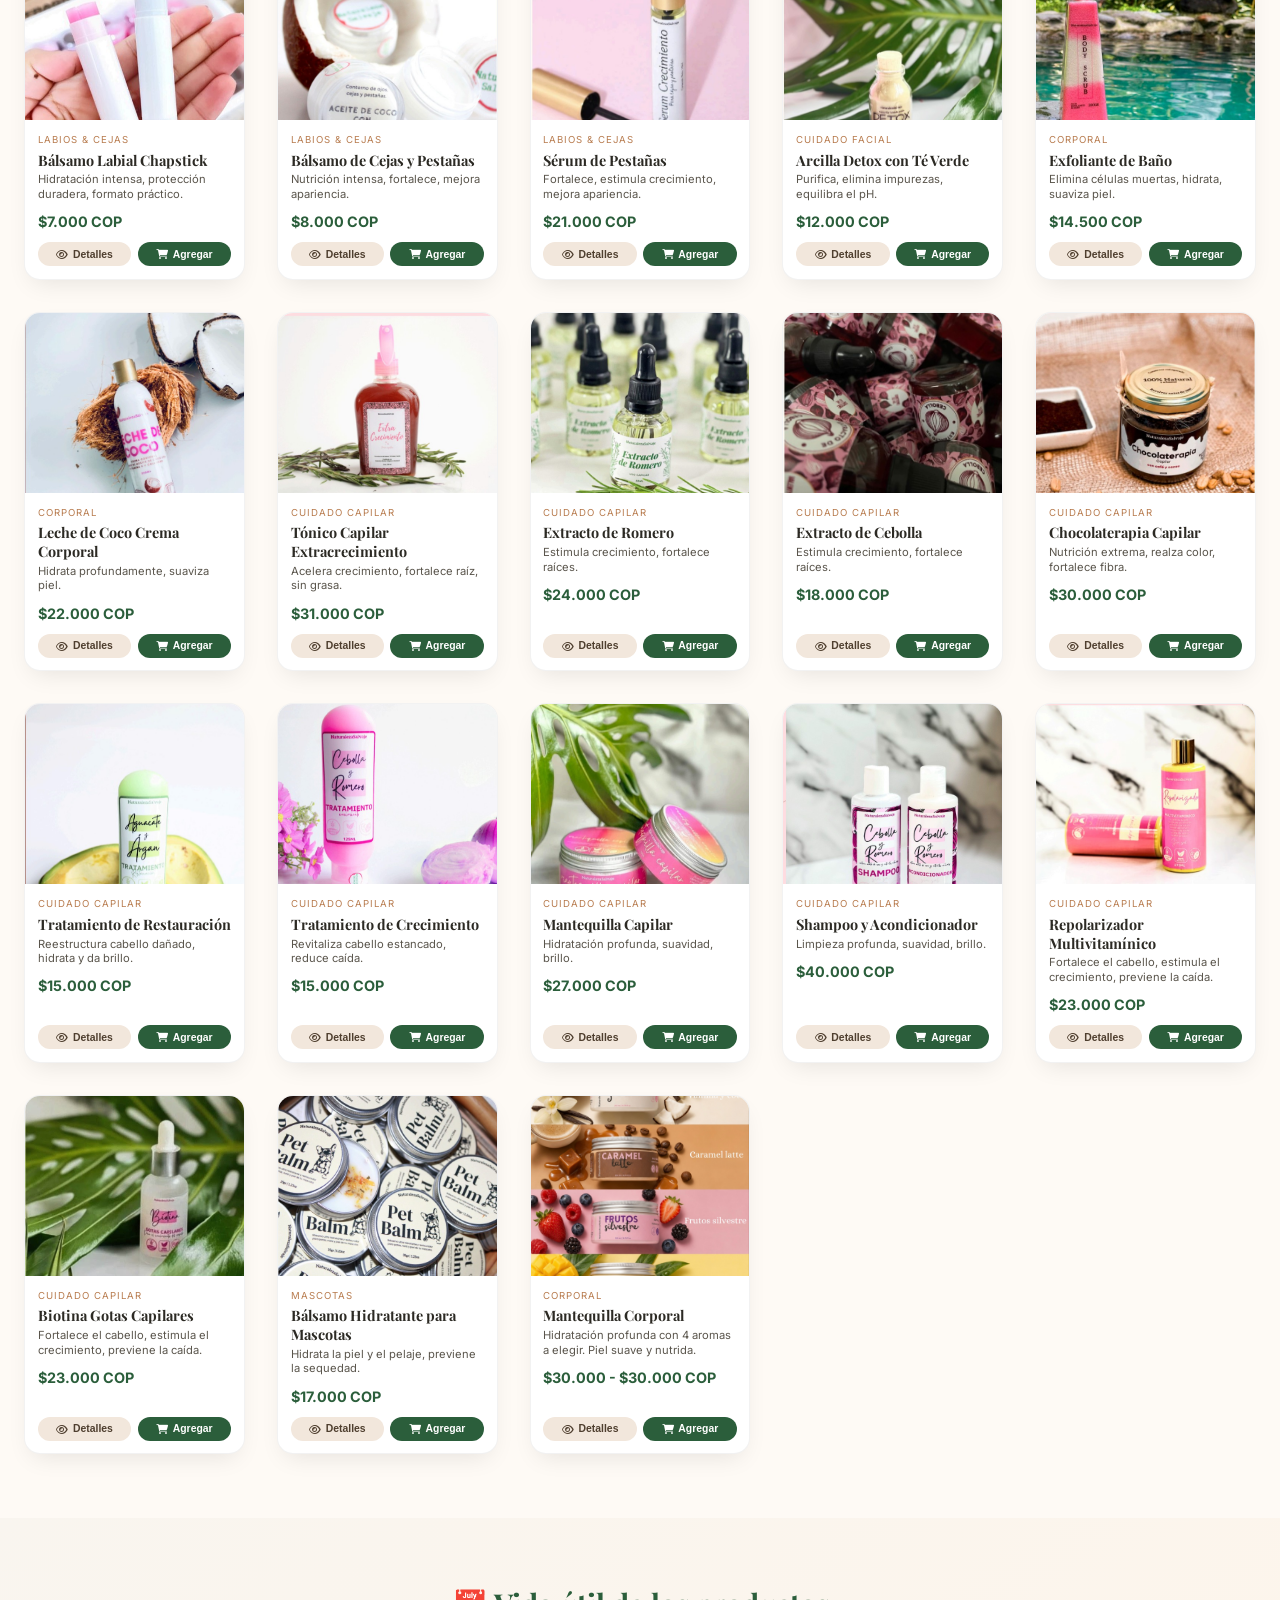
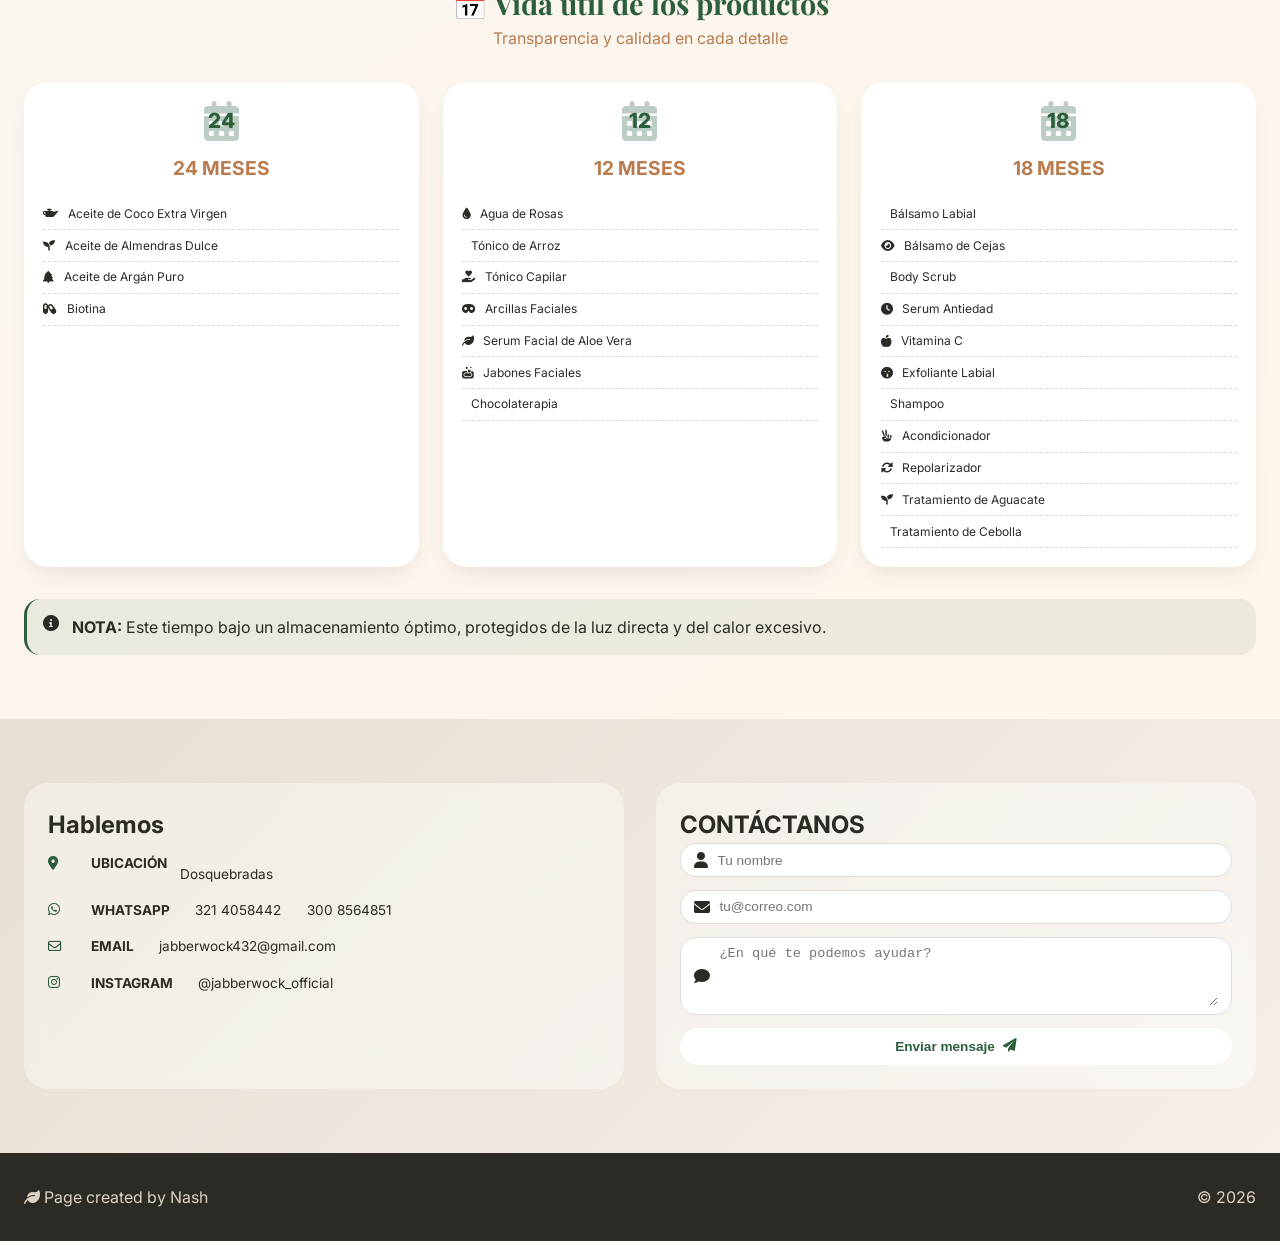
==== commit d1d5918d: "Actualizacion de mi pagina" ====
--- a/index.html
+++ b/index.html
@@ -12,8 +12,15 @@
     <link href="https://unpkg.com/aos@2.3.1/dist/aos.css" rel="stylesheet">
     <link rel="stylesheet" href="https://cdn.jsdelivr.net/npm/swiper@11/swiper-bundle.min.css" />
     <link rel="stylesheet" href="style.css">
+    <link rel="stylesheet" href="style.css">
 </head>
 <body class="mode-naturaleza">
+
+<!-- Banner Halloween (visible solo si el tema está activo) -->
+<div id="halloweenBanner" class="halloween-banner" style="display:none;">
+    <span>🎃 Edición Halloween · Octubre 🎃</span>
+    <span class="halloween-banner__sub">Envíos embrujados durante todo el mes ✨</span>
+</div>
 
 <header class="header">
     <div class="header__container">
@@ -73,7 +80,7 @@
             <h2 class="featured-title">✨ Productos destacados</h2>
             <div class="swiper featured-swiper" id="featuredSwiper">
                 <div class="swiper-wrapper" id="featuredWrapper">
-                    <!-- Los productos se cargan  -->
+                    <!-- Los productos se cargan dinámicamente -->
                 </div>
                 <div class="swiper-pagination"></div>
                 <div class="swiper-button-next"></div>
@@ -98,7 +105,7 @@
         </div>
     </section>
 
-    <!-- Catálogo con el buscador  -->
+    <!-- Catálogo con el buscador -->
     <section id="catalogo" class="catalog">
         <div class="container">
             <h2 class="catalog__title">Nuestros productos</h2>
@@ -150,7 +157,7 @@
                         <li><i class="fas fa-eye"></i> Bálsamo de Cejas</li>
                         <li><i class="fas fa-scrub"></i> Body Scrub</li>
                         <li><i class="fas fa-clock"></i> Serum Antiedad</li>
-                        <li><i class="fas fa-apple-alt"></i> Vitamina C</li>  
+                        <li><i class="fas fa-apple-alt"></i> Vitamina C</li>
                         <li><i class="fas fa-kiss"></i> Exfoliante Labial</li>
                         <li><i class="fas fa-shampoo"></i> Shampoo</li>
                         <li><i class="fas fa-hand-peace"></i> Acondicionador</li>
@@ -211,8 +218,8 @@
 
 <footer class="footer">
     <div class="container footer__inner">
-        <div class="footer__text"><i class="fas fa-leaf"></i> Naturaleza Salvaje · by Jabberwock</div>
-        <div class="footer__copy">© 2026 · Cuidado natural consciente</div>
+        <div class="footer__text"><i class="fas fa-leaf"></i> Page created by Nash</div>
+        <div class="footer__copy">© 2026 </div>
     </div>
 </footer>
 
@@ -253,8 +260,16 @@
 
 <div id="toast" class="toast">✨ Producto agregado</div>
 
+<!-- ================== HALLOWEEN 🎃 ================== -->
+<!-- Contenedor de decoraciones (murciélagos, calabazas, etc.) -->
+<div id="halloweenDecorations" class="halloween-decorations" style="display:none;"></div>
+
+<!-- Botón flotante para activar/desactivar el tema -->
+<button id="halloweenToggle" class="halloween-toggle" title="Activar Halloween" aria-label="Activar modo Halloween">🎃</button>
+
 <script src="https://unpkg.com/aos@2.3.1/dist/aos.js"></script>
 <script src="https://cdn.jsdelivr.net/npm/swiper@11/swiper-bundle.min.js"></script>
 <script src="script.js"></script>
+<script src="halloween.js"></script>
 </body>
 </html>
--- a/style.css
+++ b/style.css
@@ -1261,4 +1261,437 @@
 /* ========= CLASE PARA OCULTAR SECCIONES SEGÚN MODO ========= */
 .shelf-life.hidden-mode {
     display: none !important;
+}
+
+/* =====================================================
+   🎃 TEMA HALLOWEEN · Octubre
+   -----------------------------------------------------
+   Este archivo se carga DESPUÉS de style.css, por lo que
+   sus reglas sobreescriben las variables y estilos base
+   sin necesidad de tocar style.css.
+   Se activa añadiendo la clase "theme-halloween" al <body>.
+   Funciona encima de mode-naturaleza y mode-jabberwock.
+   ===================================================== */
+
+/* ---------- Variables del tema Halloween ---------- */
+body.theme-halloween {
+    --primary: #7a1f3d;
+    --primary-light: #b8314f;
+    --secondary: #ff7518;
+    --gold: #ffb84d;
+    --bg-light: #150a1c;
+    --bg-hero: linear-gradient(135deg, rgba(30,8,45,0.92) 0%, rgba(122,31,61,0.82) 100%);
+    --card-shadow: 0 10px 25px -8px rgba(255, 117, 24, 0.25);
+    --card-shadow-hover: 0 20px 35px -12px rgba(255, 117, 24, 0.5);
+    --btn-primary-bg: linear-gradient(135deg, #ff7518, #ffb84d);
+    --btn-primary-color: #150a1c;
+    --btn-secondary-border: #ff7518;
+    --btn-secondary-color: #ffb84d;
+    --header-bg: rgba(18, 8, 24, 0.96);
+    --footer-bg: #0a0410;
+    --footer-text: #ffb84d;
+    --shelf-bg: linear-gradient(145deg, #1f1028, #150a1c);
+    --contact-bg: linear-gradient(135deg, #1f1028, #150a1c);
+
+    background-color: #150a1c;
+    color: #f4e6d5;
+}
+
+/* ---------- Header ---------- */
+body.theme-halloween .header {
+    border-bottom: 1px solid rgba(255, 117, 24, 0.35);
+    box-shadow: 0 4px 20px rgba(0,0,0,0.5);
+}
+body.theme-halloween .header__nav-link { color: #f4e6d5; }
+body.theme-halloween .header__nav-link:hover { color: #ff7518; }
+body.theme-halloween .header__brand-main {
+    background: linear-gradient(135deg, #ff7518, #ffb84d);
+    background-clip: text;
+    -webkit-background-clip: text;
+    color: transparent;
+}
+body.theme-halloween .header__brand-sub {
+    background: #7a1f3d;
+    color: #ffb84d;
+}
+body.theme-halloween .logo-badge {
+    background: #ff7518;
+    color: #150a1c;
+    box-shadow: 0 0 12px rgba(255, 117, 24, 0.6);
+}
+body.theme-halloween .header__cart { color: #ffb84d; }
+body.theme-halloween .header__cart-count {
+    background: #ff7518;
+    color: #150a1c;
+    font-weight: 700;
+}
+
+/* ---------- Hero ---------- */
+body.theme-halloween .hero__tag {
+    background: rgba(255, 117, 24, 0.25);
+    color: #ffb84d;
+    border: 1px solid rgba(255, 117, 24, 0.5);
+    box-shadow: 0 0 15px rgba(255, 117, 24, 0.3);
+}
+body.theme-halloween .hero__title {
+    color: #ffb84d;
+    text-shadow: 2px 2px 15px rgba(255, 117, 24, 0.7), 0 0 30px rgba(255, 117, 24, 0.3);
+}
+body.theme-halloween .hero__description {
+    color: #f4e6d5;
+}
+
+/* ---------- Botones ---------- */
+body.theme-halloween .btn--primary {
+    background: linear-gradient(135deg, #ff7518, #ffb84d);
+    color: #150a1c;
+    box-shadow: 0 4px 15px rgba(255, 117, 24, 0.5);
+}
+body.theme-halloween .btn--primary:hover {
+    box-shadow: 0 6px 25px rgba(255, 117, 24, 0.8);
+    transform: translateY(-3px);
+}
+body.theme-halloween .btn--secondary {
+    border-color: #ff7518;
+    color: #ffb84d;
+}
+body.theme-halloween .btn--secondary:hover {
+    background: rgba(255, 117, 24, 0.15);
+    box-shadow: 0 6px 20px rgba(255, 117, 24, 0.4);
+}
+
+/* ---------- Sección "Destacados" y tarjetas ---------- */
+body.theme-halloween .featured-title,
+body.theme-halloween .catalog__title,
+body.theme-halloween .about__text h2,
+body.theme-halloween .shelf-life h2 {
+    color: #ffb84d;
+    text-shadow: 0 0 20px rgba(255, 117, 24, 0.4);
+}
+body.theme-halloween .featured-card,
+body.theme-halloween .product-card,
+body.theme-halloween .shelf-card,
+body.theme-halloween .modal__content,
+body.theme-halloween .cart-modal {
+    background: #1f1028;
+    color: #f4e6d5;
+    border: 1px solid rgba(255, 117, 24, 0.25);
+}
+body.theme-halloween .product-card:hover {
+    border-color: rgba(255, 117, 24, 0.6);
+    box-shadow: 0 20px 40px -12px rgba(255, 117, 24, 0.5);
+}
+body.theme-halloween .product-card__desc,
+body.theme-halloween .about__text p,
+body.theme-halloween .featured-card-content .brand,
+body.theme-halloween .product-card__category {
+    color: #c9b8a8;
+}
+body.theme-halloween .featured-card-content h3,
+body.theme-halloween .product-card__title {
+    color: #ffb84d;
+}
+body.theme-halloween .product-card__price,
+body.theme-halloween .featured-card-content .price {
+    color: #ff7518;
+}
+body.theme-halloween .btn-detail {
+    background: #2a1420;
+    color: #ffb84d;
+}
+body.theme-halloween .btn-detail:hover {
+    background: #3a1d2c;
+}
+body.theme-halloween .btn-cart {
+    background: #ff7518;
+    color: #150a1c;
+}
+body.theme-halloween .btn-cart:hover {
+    background: #ffb84d;
+}
+
+/* ---------- Buscador y filtros ---------- */
+body.theme-halloween .search-input {
+    background: #1f1028;
+    color: #f4e6d5;
+    border-color: rgba(255, 117, 24, 0.4);
+}
+body.theme-halloween .search-input::placeholder { color: #9a8a7a; }
+body.theme-halloween .search-input:focus {
+    border-color: #ff7518;
+    box-shadow: 0 0 0 3px rgba(255, 117, 24, 0.25);
+}
+body.theme-halloween .search-hint { color: #ffb84d; }
+body.theme-halloween .filter-btn {
+    color: #f4e6d5;
+    border-color: rgba(255, 117, 24, 0.4);
+    background: transparent;
+}
+body.theme-halloween .filter-btn:hover,
+body.theme-halloween .filter-btn.active {
+    background: #ff7518;
+    border-color: #ff7518;
+    color: #150a1c;
+    box-shadow: 0 4px 15px rgba(255, 117, 24, 0.5);
+}
+
+/* ---------- Sección Vida Útil ---------- */
+body.theme-halloween .shelf-life__subtitle { color: #ff7518; }
+body.theme-halloween .shelf-card ul li {
+    border-bottom-color: rgba(255, 117, 24, 0.2);
+    color: #f4e6d5;
+}
+body.theme-halloween .shelf-card h3 { color: #ffb84d; }
+body.theme-halloween .shelf-card__icon i { color: #ff7518; opacity: 0.5; }
+body.theme-halloween .shelf-card__months { color: #ffb84d; }
+body.theme-halloween .shelf-note {
+    background: rgba(255, 117, 24, 0.12);
+    border-left-color: #ff7518;
+    color: #f4e6d5;
+}
+
+/* ---------- Contacto ---------- */
+body.theme-halloween .contact__info,
+body.theme-halloween .contact__form {
+    background: rgba(31, 16, 40, 0.75);
+    border: 1px solid rgba(255, 117, 24, 0.2);
+}
+body.theme-halloween .contact__list i { color: #ff7518; }
+body.theme-halloween .contact__list a { color: #ffb84d; }
+body.theme-halloween .contact__list a:hover { color: #ff7518; }
+body.theme-halloween .input-group {
+    background: #150a1c;
+    border-color: rgba(255, 117, 24, 0.3);
+}
+body.theme-halloween .input-group i { color: #ff7518; }
+body.theme-halloween .input-group input,
+body.theme-halloween .input-group textarea {
+    color: #f4e6d5;
+}
+body.theme-halloween .input-group input::placeholder,
+body.theme-halloween .input-group textarea::placeholder {
+    color: #9a8a7a;
+}
+
+/* ---------- Footer ---------- */
+body.theme-halloween .footer {
+    background: #0a0410;
+    color: #ffb84d;
+    border-top: 1px solid rgba(255, 117, 24, 0.3);
+}
+
+/* ---------- Modales ---------- */
+body.theme-halloween .modal__content {
+    border: 2px solid #ff7518;
+    box-shadow: 0 0 40px rgba(255, 117, 24, 0.4);
+}
+body.theme-halloween .modal__close { color: #ffb84d; }
+body.theme-halloween .modal__title { color: #ffb84d; }
+body.theme-halloween .modal__desc { color: #f4e6d5; }
+body.theme-halloween .modal__price { color: #ff7518; font-weight: 700; }
+body.theme-halloween .option-btn {
+    background: #2a1420;
+    color: #f4e6d5;
+    border: 1px solid rgba(255, 117, 24, 0.3);
+}
+body.theme-halloween .option-btn:hover {
+    background: #ff7518;
+    color: #150a1c;
+}
+body.theme-halloween .related-products h4 { color: #ff7518; }
+body.theme-halloween .related-item {
+    background: #2a1420;
+    border: 1px solid rgba(255, 117, 24, 0.15);
+}
+body.theme-halloween .related-item .name { color: #f4e6d5; }
+body.theme-halloween .related-item .price { color: #ff7518; }
+body.theme-halloween .success-modal h2 { color: #ffb84d; }
+
+/* ---------- Carrito modal ---------- */
+body.theme-halloween .cart-modal { border: 2px solid #ff7518; }
+body.theme-halloween .cart-modal__header h3 { color: #ffb84d; }
+body.theme-halloween .cart-modal__header { border-bottom-color: rgba(255, 117, 24, 0.3); }
+body.theme-halloween .cart-item { border-bottom-color: rgba(255, 117, 24, 0.15); }
+body.theme-halloween .cart-item__name { color: #f4e6d5; }
+body.theme-halloween .cart-item__size { color: #ff7518; }
+body.theme-halloween .cart-item__price { color: #ffb84d; }
+body.theme-halloween .cart-item__controls button {
+    background: #2a1420;
+    color: #ffb84d;
+}
+body.theme-halloween .cart-item__controls button:hover {
+    background: #ff7518;
+    color: #150a1c;
+}
+body.theme-halloween .cart-summary__total { color: #ff7518; }
+body.theme-halloween .cart-empty { color: #9a8a7a; }
+body.theme-halloween .cart-actions .btn-clear {
+    background: #2a1420;
+    color: #f4e6d5;
+}
+body.theme-halloween .cart-actions .btn-clear:hover {
+    background: #d9534f;
+    color: #fff;
+}
+
+/* ---------- Swiper ---------- */
+body.theme-halloween .featured-swiper .swiper-button-next,
+body.theme-halloween .featured-swiper .swiper-button-prev {
+    color: #ffb84d;
+    background: rgba(31, 16, 40, 0.85);
+}
+body.theme-halloween .featured-swiper .swiper-pagination-bullet {
+    background: #ff7518;
+}
+
+/* ---------- Toast ---------- */
+body.theme-halloween .toast {
+    background: #ff7518;
+    color: #150a1c;
+    font-weight: 700;
+    box-shadow: 0 0 25px rgba(255, 117, 24, 0.7);
+}
+
+/* =====================================================
+   BANNER SUPERIOR 🎃
+   ===================================================== */
+.halloween-banner {
+    background: linear-gradient(90deg, #4a0e26, #7a1f3d 25%, #ff7518 50%, #7a1f3d 75%, #4a0e26);
+    background-size: 200% 100%;
+    color: #fff;
+    text-align: center;
+    padding: 0.55rem 1rem;
+    font-weight: 700;
+    font-size: 0.85rem;
+    letter-spacing: 1.5px;
+    animation: halloweenBannerShift 6s linear infinite;
+    position: relative;
+    z-index: 101;
+    display: flex;
+    justify-content: center;
+    align-items: center;
+    gap: 1rem;
+    flex-wrap: wrap;
+    text-shadow: 1px 1px 6px rgba(0,0,0,0.6);
+    border-bottom: 1px solid rgba(255, 117, 24, 0.6);
+}
+
+.halloween-banner__sub {
+    font-size: 0.7rem;
+    opacity: 0.9;
+    font-weight: 400;
+    letter-spacing: 0.5px;
+}
+
+@keyframes halloweenBannerShift {
+    0% { background-position: 0% 50%; }
+    100% { background-position: 200% 50%; }
+}
+
+/* =====================================================
+   DECORACIONES FLOTANTES
+   ===================================================== */
+.halloween-decorations {
+    position: fixed;
+    inset: 0;
+    pointer-events: none;
+    z-index: 90;
+    overflow: hidden;
+}
+
+/* Murciélagos */
+.halloween-bat {
+    position: absolute;
+    font-size: 1.5rem;
+    opacity: 0.75;
+    animation: batFly linear infinite;
+    filter: drop-shadow(0 0 8px rgba(255, 117, 24, 0.7));
+    pointer-events: none;
+    user-select: none;
+}
+
+@keyframes batFly {
+    0%   { transform: translate(0, 0) rotate(-6deg); }
+    25%  { transform: translate(25vw, -8vh) rotate(6deg); }
+    50%  { transform: translate(50vw, 6vh) rotate(-6deg); }
+    75%  { transform: translate(75vw, -4vh) rotate(6deg); }
+    100% { transform: translate(110vw, 0) rotate(-6deg); }
+}
+
+/* Calabazas brillantes */
+.halloween-pumpkin {
+    position: absolute;
+    font-size: 2rem;
+    pointer-events: none;
+    user-select: none;
+    animation: pumpkinGlow 3s ease-in-out infinite;
+}
+
+@keyframes pumpkinGlow {
+    0%, 100% {
+        filter: drop-shadow(0 0 8px rgba(255, 117, 24, 0.7));
+        transform: scale(1);
+    }
+    50% {
+        filter: drop-shadow(0 0 22px rgba(255, 117, 24, 1));
+        transform: scale(1.1);
+    }
+}
+
+/* =====================================================
+   BOTÓN FLOTANTE 🎃
+   ===================================================== */
+.halloween-toggle {
+    position: fixed;
+    bottom: 80px;
+    right: 20px;
+    width: 50px;
+    height: 50px;
+    border-radius: 50%;
+    border: 2px solid #ff7518;
+    background: linear-gradient(135deg, #1f1028, #2a1420);
+    color: #ffb84d;
+    font-size: 1.4rem;
+    cursor: pointer;
+    z-index: 99;
+    display: flex;
+    align-items: center;
+    justify-content: center;
+    transition: transform 0.3s ease, box-shadow 0.3s ease, background 0.3s ease;
+    box-shadow: 0 3px 12px rgba(255, 117, 24, 0.5);
+    line-height: 1;
+    padding: 0;
+}
+
+.halloween-toggle:hover {
+    transform: scale(1.12) rotate(12deg);
+    box-shadow: 0 5px 22px rgba(255, 117, 24, 0.85);
+}
+
+.halloween-toggle.active {
+    background: linear-gradient(135deg, #ff7518, #ffb84d);
+    color: #150a1c;
+    animation: pumpkinGlow 2s ease-in-out infinite;
+}
+
+/* =====================================================
+   RESPONSIVE
+   ===================================================== */
+@media (max-width: 600px) {
+    .halloween-banner {
+        font-size: 0.7rem;
+        padding: 0.4rem 0.6rem;
+        gap: 0.4rem;
+        letter-spacing: 1px;
+    }
+    .halloween-banner__sub { display: none; }
+    .halloween-toggle {
+        width: 44px;
+        height: 44px;
+        font-size: 1.2rem;
+        bottom: 74px;
+        right: 14px;
+    }
+    .halloween-decorations .halloween-bat:nth-child(n+4) { display: none; }
+    .halloween-decorations .halloween-pumpkin:nth-child(n+4) { display: none; }
 }
--- a/style.css
+++ b/style.css
@@ -1261,4 +1261,437 @@
 /* ========= CLASE PARA OCULTAR SECCIONES SEGÚN MODO ========= */
 .shelf-life.hidden-mode {
     display: none !important;
+}
+
+/* =====================================================
+   🎃 TEMA HALLOWEEN · Octubre
+   -----------------------------------------------------
+   Este archivo se carga DESPUÉS de style.css, por lo que
+   sus reglas sobreescriben las variables y estilos base
+   sin necesidad de tocar style.css.
+   Se activa añadiendo la clase "theme-halloween" al <body>.
+   Funciona encima de mode-naturaleza y mode-jabberwock.
+   ===================================================== */
+
+/* ---------- Variables del tema Halloween ---------- */
+body.theme-halloween {
+    --primary: #7a1f3d;
+    --primary-light: #b8314f;
+    --secondary: #ff7518;
+    --gold: #ffb84d;
+    --bg-light: #150a1c;
+    --bg-hero: linear-gradient(135deg, rgba(30,8,45,0.92) 0%, rgba(122,31,61,0.82) 100%);
+    --card-shadow: 0 10px 25px -8px rgba(255, 117, 24, 0.25);
+    --card-shadow-hover: 0 20px 35px -12px rgba(255, 117, 24, 0.5);
+    --btn-primary-bg: linear-gradient(135deg, #ff7518, #ffb84d);
+    --btn-primary-color: #150a1c;
+    --btn-secondary-border: #ff7518;
+    --btn-secondary-color: #ffb84d;
+    --header-bg: rgba(18, 8, 24, 0.96);
+    --footer-bg: #0a0410;
+    --footer-text: #ffb84d;
+    --shelf-bg: linear-gradient(145deg, #1f1028, #150a1c);
+    --contact-bg: linear-gradient(135deg, #1f1028, #150a1c);
+
+    background-color: #150a1c;
+    color: #f4e6d5;
+}
+
+/* ---------- Header ---------- */
+body.theme-halloween .header {
+    border-bottom: 1px solid rgba(255, 117, 24, 0.35);
+    box-shadow: 0 4px 20px rgba(0,0,0,0.5);
+}
+body.theme-halloween .header__nav-link { color: #f4e6d5; }
+body.theme-halloween .header__nav-link:hover { color: #ff7518; }
+body.theme-halloween .header__brand-main {
+    background: linear-gradient(135deg, #ff7518, #ffb84d);
+    background-clip: text;
+    -webkit-background-clip: text;
+    color: transparent;
+}
+body.theme-halloween .header__brand-sub {
+    background: #7a1f3d;
+    color: #ffb84d;
+}
+body.theme-halloween .logo-badge {
+    background: #ff7518;
+    color: #150a1c;
+    box-shadow: 0 0 12px rgba(255, 117, 24, 0.6);
+}
+body.theme-halloween .header__cart { color: #ffb84d; }
+body.theme-halloween .header__cart-count {
+    background: #ff7518;
+    color: #150a1c;
+    font-weight: 700;
+}
+
+/* ---------- Hero ---------- */
+body.theme-halloween .hero__tag {
+    background: rgba(255, 117, 24, 0.25);
+    color: #ffb84d;
+    border: 1px solid rgba(255, 117, 24, 0.5);
+    box-shadow: 0 0 15px rgba(255, 117, 24, 0.3);
+}
+body.theme-halloween .hero__title {
+    color: #ffb84d;
+    text-shadow: 2px 2px 15px rgba(255, 117, 24, 0.7), 0 0 30px rgba(255, 117, 24, 0.3);
+}
+body.theme-halloween .hero__description {
+    color: #f4e6d5;
+}
+
+/* ---------- Botones ---------- */
+body.theme-halloween .btn--primary {
+    background: linear-gradient(135deg, #ff7518, #ffb84d);
+    color: #150a1c;
+    box-shadow: 0 4px 15px rgba(255, 117, 24, 0.5);
+}
+body.theme-halloween .btn--primary:hover {
+    box-shadow: 0 6px 25px rgba(255, 117, 24, 0.8);
+    transform: translateY(-3px);
+}
+body.theme-halloween .btn--secondary {
+    border-color: #ff7518;
+    color: #ffb84d;
+}
+body.theme-halloween .btn--secondary:hover {
+    background: rgba(255, 117, 24, 0.15);
+    box-shadow: 0 6px 20px rgba(255, 117, 24, 0.4);
+}
+
+/* ---------- Sección "Destacados" y tarjetas ---------- */
+body.theme-halloween .featured-title,
+body.theme-halloween .catalog__title,
+body.theme-halloween .about__text h2,
+body.theme-halloween .shelf-life h2 {
+    color: #ffb84d;
+    text-shadow: 0 0 20px rgba(255, 117, 24, 0.4);
+}
+body.theme-halloween .featured-card,
+body.theme-halloween .product-card,
+body.theme-halloween .shelf-card,
+body.theme-halloween .modal__content,
+body.theme-halloween .cart-modal {
+    background: #1f1028;
+    color: #f4e6d5;
+    border: 1px solid rgba(255, 117, 24, 0.25);
+}
+body.theme-halloween .product-card:hover {
+    border-color: rgba(255, 117, 24, 0.6);
+    box-shadow: 0 20px 40px -12px rgba(255, 117, 24, 0.5);
+}
+body.theme-halloween .product-card__desc,
+body.theme-halloween .about__text p,
+body.theme-halloween .featured-card-content .brand,
+body.theme-halloween .product-card__category {
+    color: #c9b8a8;
+}
+body.theme-halloween .featured-card-content h3,
+body.theme-halloween .product-card__title {
+    color: #ffb84d;
+}
+body.theme-halloween .product-card__price,
+body.theme-halloween .featured-card-content .price {
+    color: #ff7518;
+}
+body.theme-halloween .btn-detail {
+    background: #2a1420;
+    color: #ffb84d;
+}
+body.theme-halloween .btn-detail:hover {
+    background: #3a1d2c;
+}
+body.theme-halloween .btn-cart {
+    background: #ff7518;
+    color: #150a1c;
+}
+body.theme-halloween .btn-cart:hover {
+    background: #ffb84d;
+}
+
+/* ---------- Buscador y filtros ---------- */
+body.theme-halloween .search-input {
+    background: #1f1028;
+    color: #f4e6d5;
+    border-color: rgba(255, 117, 24, 0.4);
+}
+body.theme-halloween .search-input::placeholder { color: #9a8a7a; }
+body.theme-halloween .search-input:focus {
+    border-color: #ff7518;
+    box-shadow: 0 0 0 3px rgba(255, 117, 24, 0.25);
+}
+body.theme-halloween .search-hint { color: #ffb84d; }
+body.theme-halloween .filter-btn {
+    color: #f4e6d5;
+    border-color: rgba(255, 117, 24, 0.4);
+    background: transparent;
+}
+body.theme-halloween .filter-btn:hover,
+body.theme-halloween .filter-btn.active {
+    background: #ff7518;
+    border-color: #ff7518;
+    color: #150a1c;
+    box-shadow: 0 4px 15px rgba(255, 117, 24, 0.5);
+}
+
+/* ---------- Sección Vida Útil ---------- */
+body.theme-halloween .shelf-life__subtitle { color: #ff7518; }
+body.theme-halloween .shelf-card ul li {
+    border-bottom-color: rgba(255, 117, 24, 0.2);
+    color: #f4e6d5;
+}
+body.theme-halloween .shelf-card h3 { color: #ffb84d; }
+body.theme-halloween .shelf-card__icon i { color: #ff7518; opacity: 0.5; }
+body.theme-halloween .shelf-card__months { color: #ffb84d; }
+body.theme-halloween .shelf-note {
+    background: rgba(255, 117, 24, 0.12);
+    border-left-color: #ff7518;
+    color: #f4e6d5;
+}
+
+/* ---------- Contacto ---------- */
+body.theme-halloween .contact__info,
+body.theme-halloween .contact__form {
+    background: rgba(31, 16, 40, 0.75);
+    border: 1px solid rgba(255, 117, 24, 0.2);
+}
+body.theme-halloween .contact__list i { color: #ff7518; }
+body.theme-halloween .contact__list a { color: #ffb84d; }
+body.theme-halloween .contact__list a:hover { color: #ff7518; }
+body.theme-halloween .input-group {
+    background: #150a1c;
+    border-color: rgba(255, 117, 24, 0.3);
+}
+body.theme-halloween .input-group i { color: #ff7518; }
+body.theme-halloween .input-group input,
+body.theme-halloween .input-group textarea {
+    color: #f4e6d5;
+}
+body.theme-halloween .input-group input::placeholder,
+body.theme-halloween .input-group textarea::placeholder {
+    color: #9a8a7a;
+}
+
+/* ---------- Footer ---------- */
+body.theme-halloween .footer {
+    background: #0a0410;
+    color: #ffb84d;
+    border-top: 1px solid rgba(255, 117, 24, 0.3);
+}
+
+/* ---------- Modales ---------- */
+body.theme-halloween .modal__content {
+    border: 2px solid #ff7518;
+    box-shadow: 0 0 40px rgba(255, 117, 24, 0.4);
+}
+body.theme-halloween .modal__close { color: #ffb84d; }
+body.theme-halloween .modal__title { color: #ffb84d; }
+body.theme-halloween .modal__desc { color: #f4e6d5; }
+body.theme-halloween .modal__price { color: #ff7518; font-weight: 700; }
+body.theme-halloween .option-btn {
+    background: #2a1420;
+    color: #f4e6d5;
+    border: 1px solid rgba(255, 117, 24, 0.3);
+}
+body.theme-halloween .option-btn:hover {
+    background: #ff7518;
+    color: #150a1c;
+}
+body.theme-halloween .related-products h4 { color: #ff7518; }
+body.theme-halloween .related-item {
+    background: #2a1420;
+    border: 1px solid rgba(255, 117, 24, 0.15);
+}
+body.theme-halloween .related-item .name { color: #f4e6d5; }
+body.theme-halloween .related-item .price { color: #ff7518; }
+body.theme-halloween .success-modal h2 { color: #ffb84d; }
+
+/* ---------- Carrito modal ---------- */
+body.theme-halloween .cart-modal { border: 2px solid #ff7518; }
+body.theme-halloween .cart-modal__header h3 { color: #ffb84d; }
+body.theme-halloween .cart-modal__header { border-bottom-color: rgba(255, 117, 24, 0.3); }
+body.theme-halloween .cart-item { border-bottom-color: rgba(255, 117, 24, 0.15); }
+body.theme-halloween .cart-item__name { color: #f4e6d5; }
+body.theme-halloween .cart-item__size { color: #ff7518; }
+body.theme-halloween .cart-item__price { color: #ffb84d; }
+body.theme-halloween .cart-item__controls button {
+    background: #2a1420;
+    color: #ffb84d;
+}
+body.theme-halloween .cart-item__controls button:hover {
+    background: #ff7518;
+    color: #150a1c;
+}
+body.theme-halloween .cart-summary__total { color: #ff7518; }
+body.theme-halloween .cart-empty { color: #9a8a7a; }
+body.theme-halloween .cart-actions .btn-clear {
+    background: #2a1420;
+    color: #f4e6d5;
+}
+body.theme-halloween .cart-actions .btn-clear:hover {
+    background: #d9534f;
+    color: #fff;
+}
+
+/* ---------- Swiper ---------- */
+body.theme-halloween .featured-swiper .swiper-button-next,
+body.theme-halloween .featured-swiper .swiper-button-prev {
+    color: #ffb84d;
+    background: rgba(31, 16, 40, 0.85);
+}
+body.theme-halloween .featured-swiper .swiper-pagination-bullet {
+    background: #ff7518;
+}
+
+/* ---------- Toast ---------- */
+body.theme-halloween .toast {
+    background: #ff7518;
+    color: #150a1c;
+    font-weight: 700;
+    box-shadow: 0 0 25px rgba(255, 117, 24, 0.7);
+}
+
+/* =====================================================
+   BANNER SUPERIOR 🎃
+   ===================================================== */
+.halloween-banner {
+    background: linear-gradient(90deg, #4a0e26, #7a1f3d 25%, #ff7518 50%, #7a1f3d 75%, #4a0e26);
+    background-size: 200% 100%;
+    color: #fff;
+    text-align: center;
+    padding: 0.55rem 1rem;
+    font-weight: 700;
+    font-size: 0.85rem;
+    letter-spacing: 1.5px;
+    animation: halloweenBannerShift 6s linear infinite;
+    position: relative;
+    z-index: 101;
+    display: flex;
+    justify-content: center;
+    align-items: center;
+    gap: 1rem;
+    flex-wrap: wrap;
+    text-shadow: 1px 1px 6px rgba(0,0,0,0.6);
+    border-bottom: 1px solid rgba(255, 117, 24, 0.6);
+}
+
+.halloween-banner__sub {
+    font-size: 0.7rem;
+    opacity: 0.9;
+    font-weight: 400;
+    letter-spacing: 0.5px;
+}
+
+@keyframes halloweenBannerShift {
+    0% { background-position: 0% 50%; }
+    100% { background-position: 200% 50%; }
+}
+
+/* =====================================================
+   DECORACIONES FLOTANTES
+   ===================================================== */
+.halloween-decorations {
+    position: fixed;
+    inset: 0;
+    pointer-events: none;
+    z-index: 90;
+    overflow: hidden;
+}
+
+/* Murciélagos */
+.halloween-bat {
+    position: absolute;
+    font-size: 1.5rem;
+    opacity: 0.75;
+    animation: batFly linear infinite;
+    filter: drop-shadow(0 0 8px rgba(255, 117, 24, 0.7));
+    pointer-events: none;
+    user-select: none;
+}
+
+@keyframes batFly {
+    0%   { transform: translate(0, 0) rotate(-6deg); }
+    25%  { transform: translate(25vw, -8vh) rotate(6deg); }
+    50%  { transform: translate(50vw, 6vh) rotate(-6deg); }
+    75%  { transform: translate(75vw, -4vh) rotate(6deg); }
+    100% { transform: translate(110vw, 0) rotate(-6deg); }
+}
+
+/* Calabazas brillantes */
+.halloween-pumpkin {
+    position: absolute;
+    font-size: 2rem;
+    pointer-events: none;
+    user-select: none;
+    animation: pumpkinGlow 3s ease-in-out infinite;
+}
+
+@keyframes pumpkinGlow {
+    0%, 100% {
+        filter: drop-shadow(0 0 8px rgba(255, 117, 24, 0.7));
+        transform: scale(1);
+    }
+    50% {
+        filter: drop-shadow(0 0 22px rgba(255, 117, 24, 1));
+        transform: scale(1.1);
+    }
+}
+
+/* =====================================================
+   BOTÓN FLOTANTE 🎃
+   ===================================================== */
+.halloween-toggle {
+    position: fixed;
+    bottom: 80px;
+    right: 20px;
+    width: 50px;
+    height: 50px;
+    border-radius: 50%;
+    border: 2px solid #ff7518;
+    background: linear-gradient(135deg, #1f1028, #2a1420);
+    color: #ffb84d;
+    font-size: 1.4rem;
+    cursor: pointer;
+    z-index: 99;
+    display: flex;
+    align-items: center;
+    justify-content: center;
+    transition: transform 0.3s ease, box-shadow 0.3s ease, background 0.3s ease;
+    box-shadow: 0 3px 12px rgba(255, 117, 24, 0.5);
+    line-height: 1;
+    padding: 0;
+}
+
+.halloween-toggle:hover {
+    transform: scale(1.12) rotate(12deg);
+    box-shadow: 0 5px 22px rgba(255, 117, 24, 0.85);
+}
+
+.halloween-toggle.active {
+    background: linear-gradient(135deg, #ff7518, #ffb84d);
+    color: #150a1c;
+    animation: pumpkinGlow 2s ease-in-out infinite;
+}
+
+/* =====================================================
+   RESPONSIVE
+   ===================================================== */
+@media (max-width: 600px) {
+    .halloween-banner {
+        font-size: 0.7rem;
+        padding: 0.4rem 0.6rem;
+        gap: 0.4rem;
+        letter-spacing: 1px;
+    }
+    .halloween-banner__sub { display: none; }
+    .halloween-toggle {
+        width: 44px;
+        height: 44px;
+        font-size: 1.2rem;
+        bottom: 74px;
+        right: 14px;
+    }
+    .halloween-decorations .halloween-bat:nth-child(n+4) { display: none; }
+    .halloween-decorations .halloween-pumpkin:nth-child(n+4) { display: none; }
 }
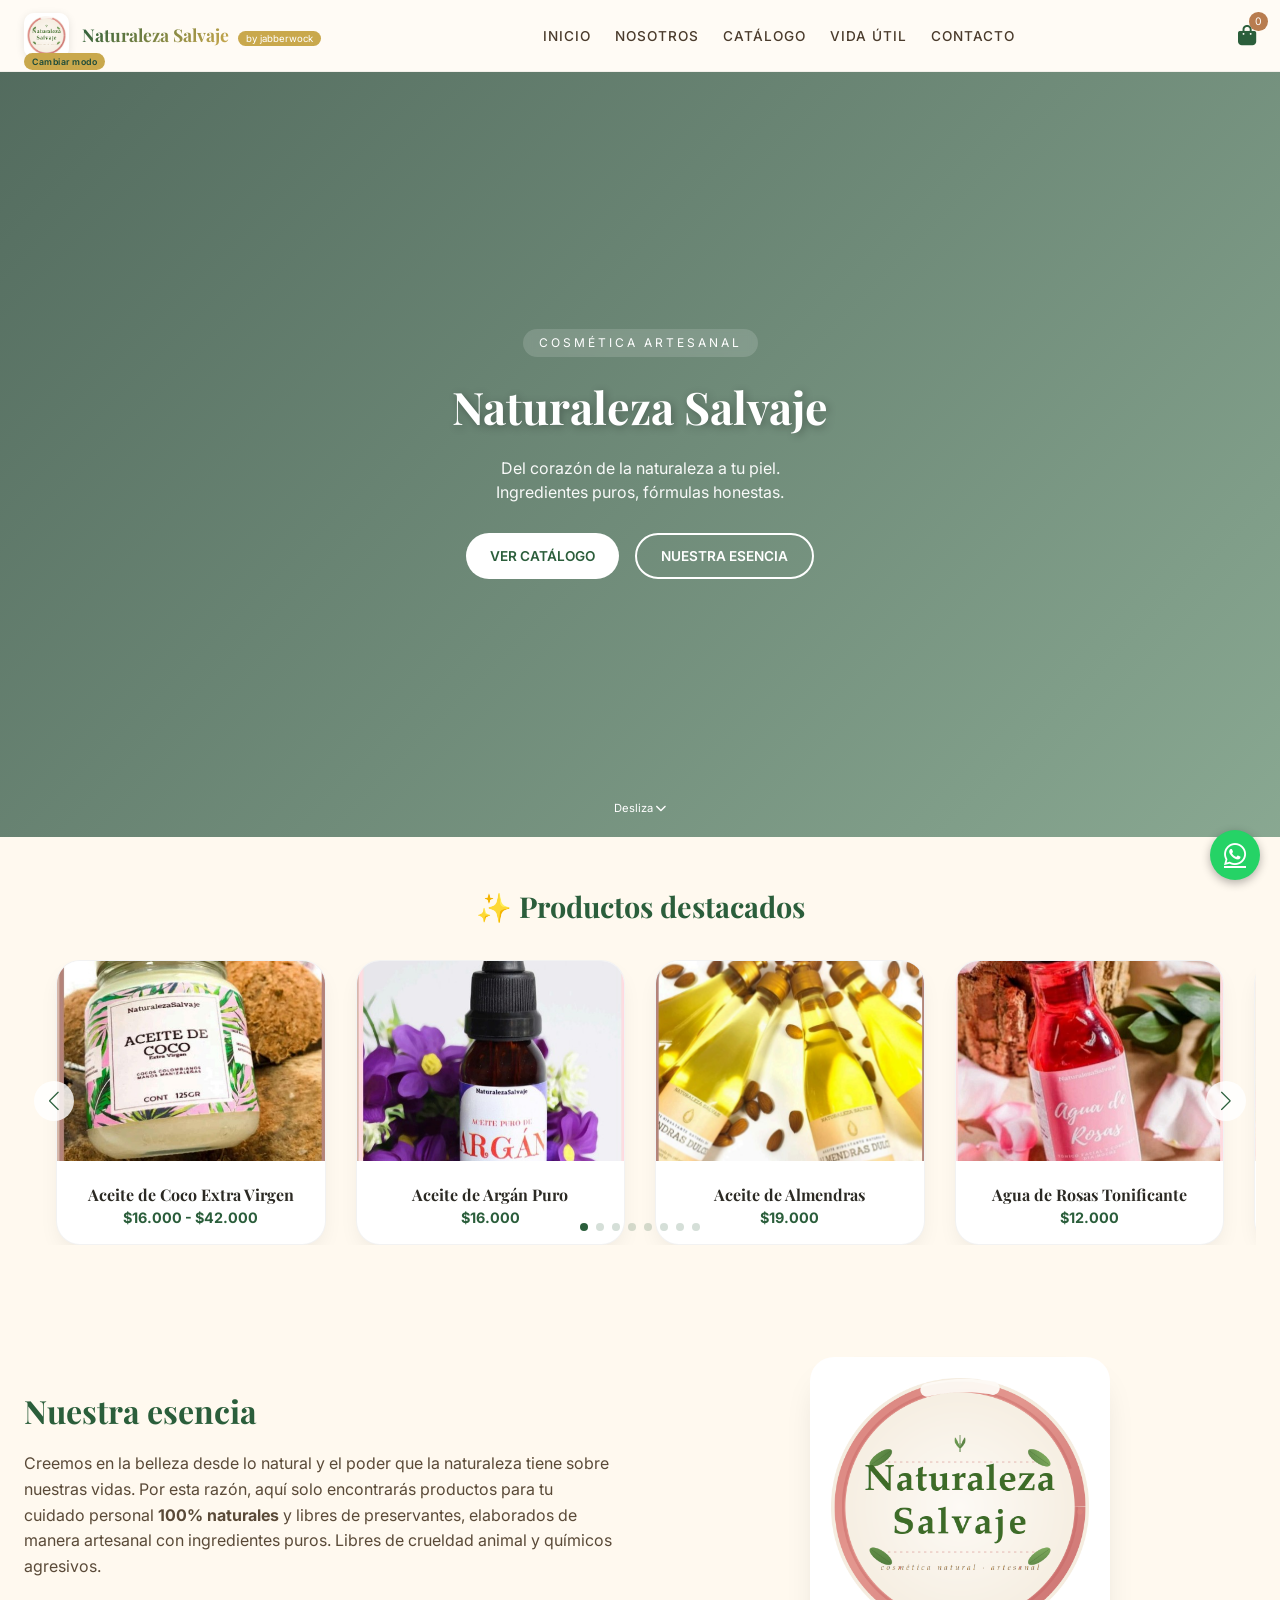
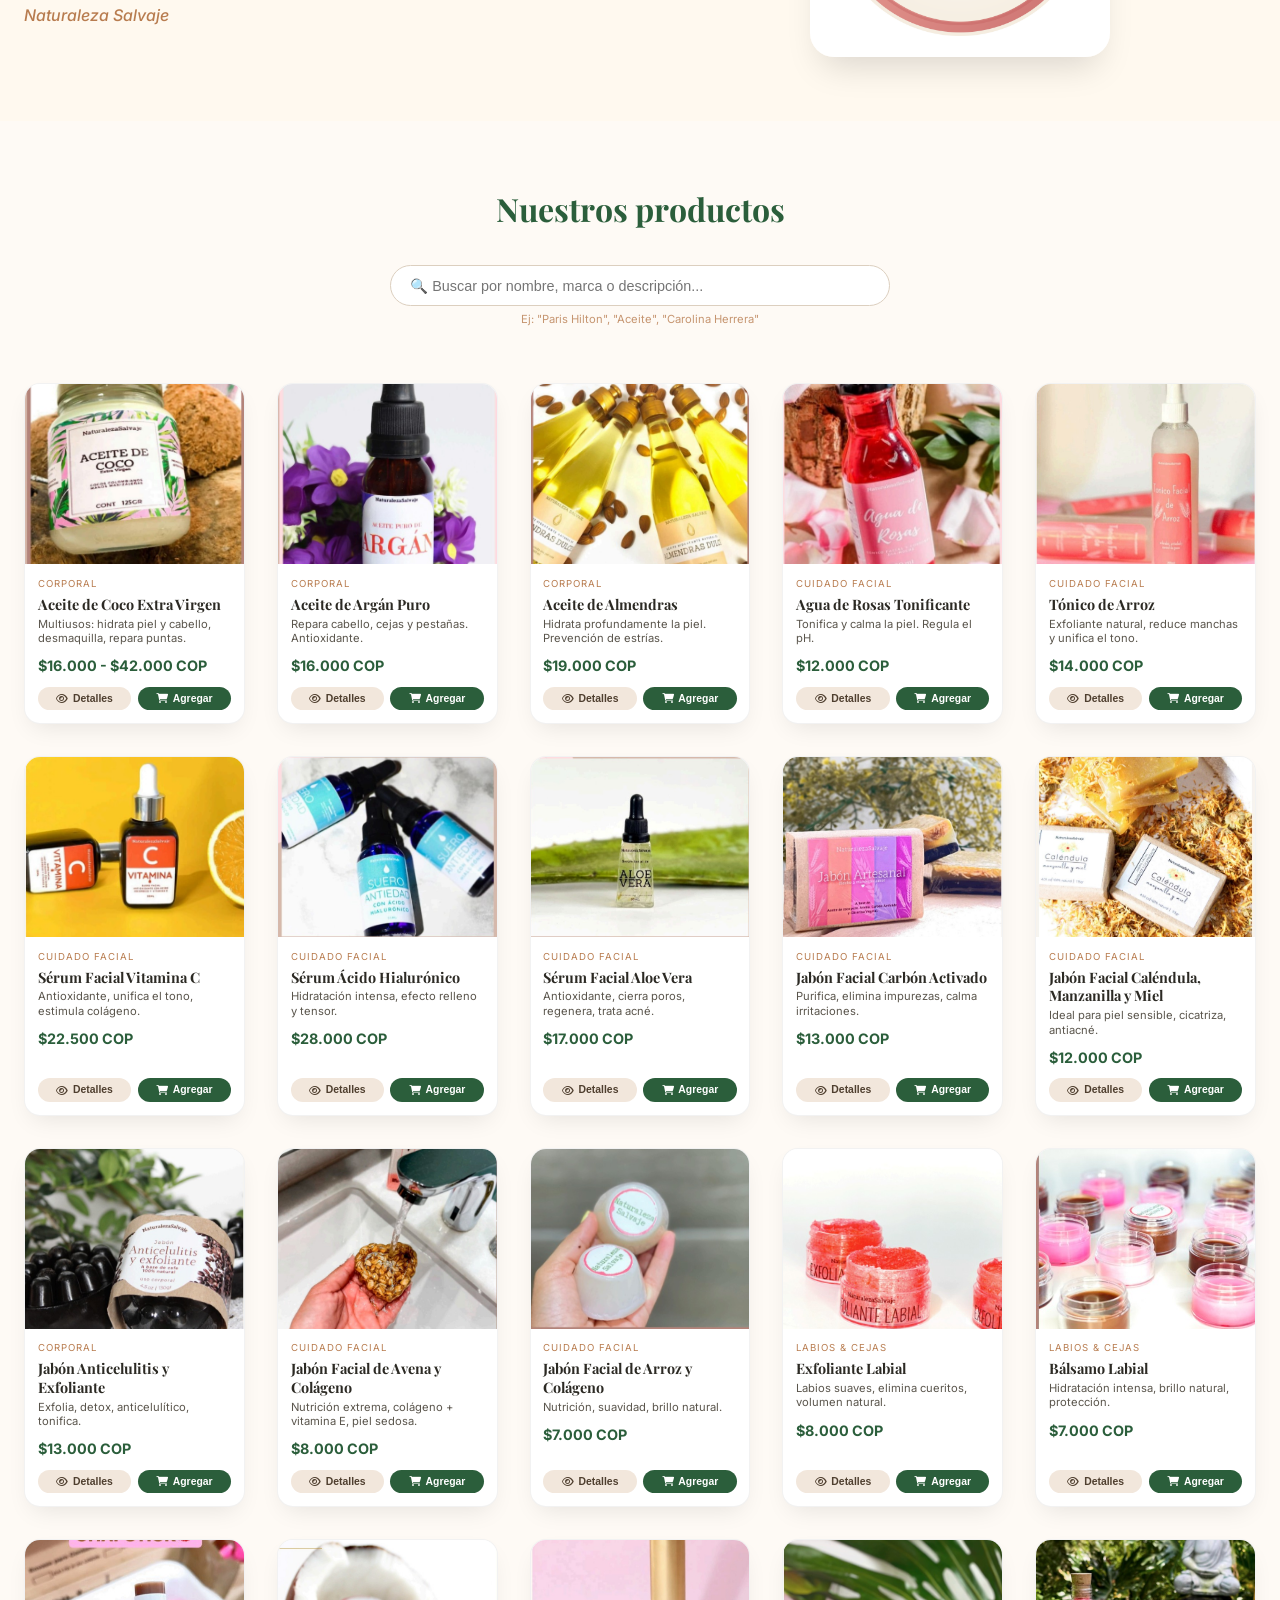
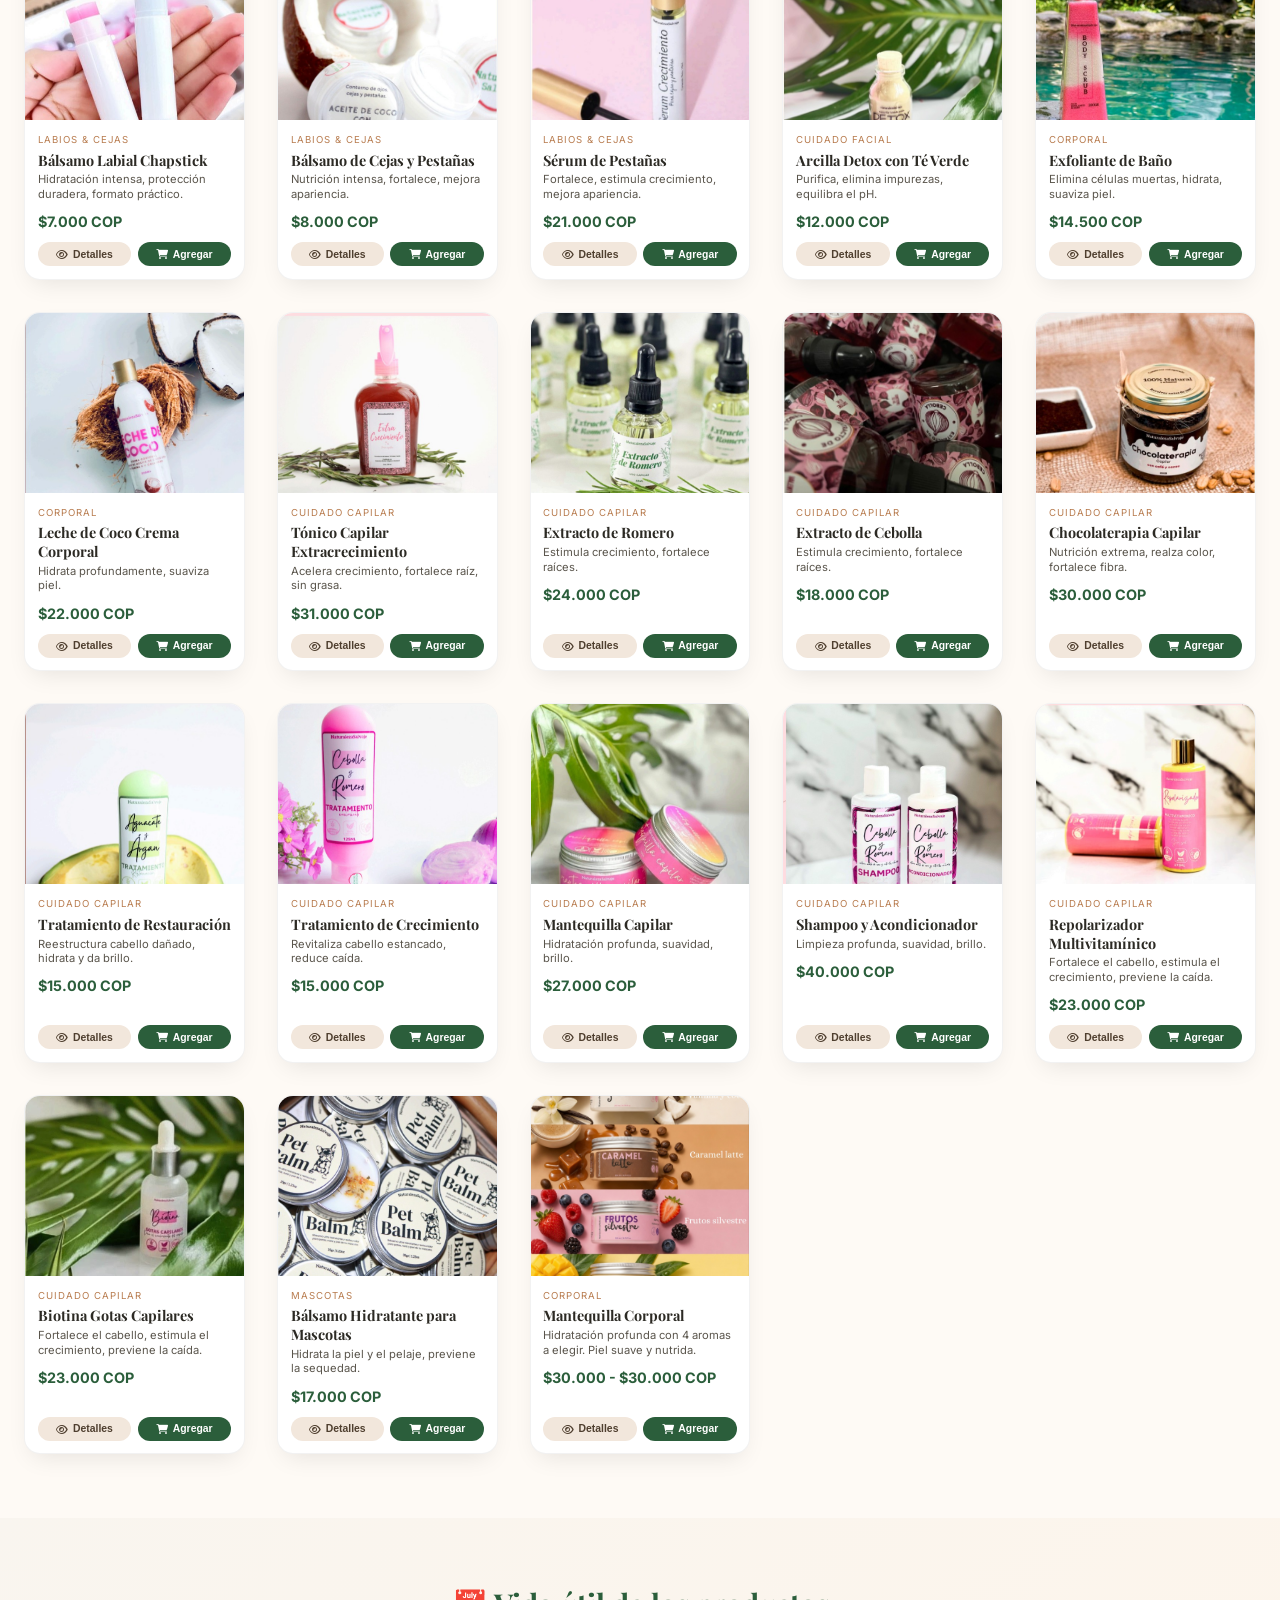
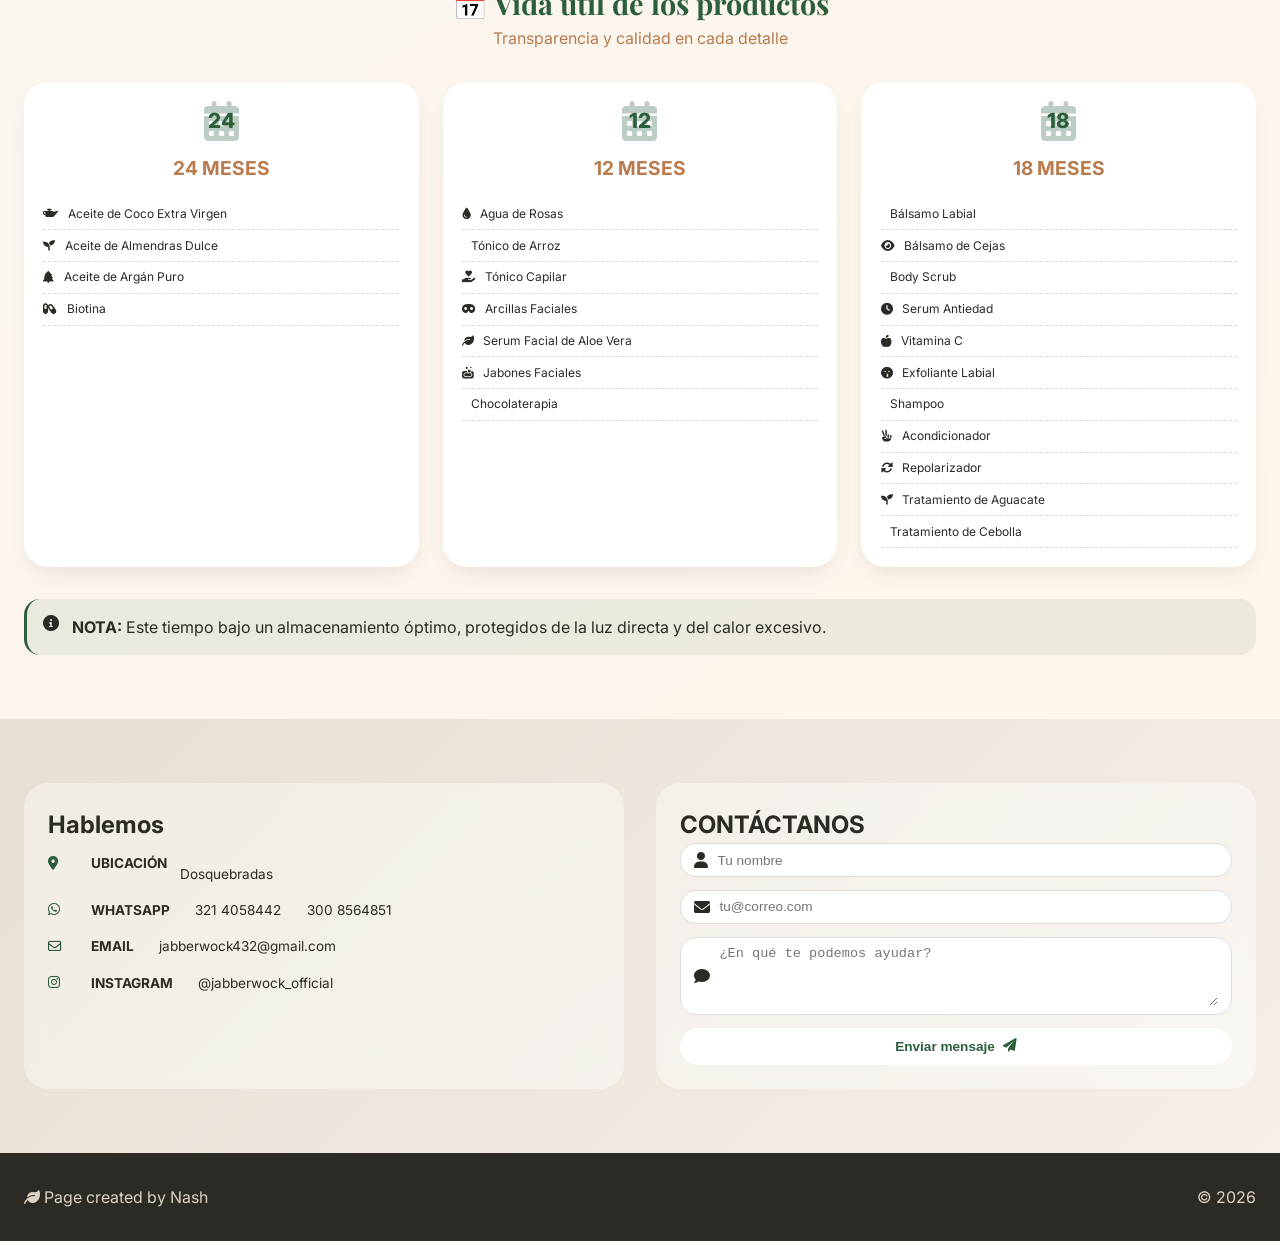
==== commit 34eebd71: "Actualizacion de mi pagina" ====
--- a/index.html
+++ b/index.html
@@ -12,15 +12,8 @@
     <link href="https://unpkg.com/aos@2.3.1/dist/aos.css" rel="stylesheet">
     <link rel="stylesheet" href="https://cdn.jsdelivr.net/npm/swiper@11/swiper-bundle.min.css" />
     <link rel="stylesheet" href="style.css">
-    <link rel="stylesheet" href="style.css">
 </head>
 <body class="mode-naturaleza">
-
-<!-- Banner Halloween (visible solo si el tema está activo) -->
-<div id="halloweenBanner" class="halloween-banner" style="display:none;">
-    <span>🎃 Edición Halloween · Octubre 🎃</span>
-    <span class="halloween-banner__sub">Envíos embrujados durante todo el mes ✨</span>
-</div>
 
 <header class="header">
     <div class="header__container">
@@ -80,7 +73,7 @@
             <h2 class="featured-title">✨ Productos destacados</h2>
             <div class="swiper featured-swiper" id="featuredSwiper">
                 <div class="swiper-wrapper" id="featuredWrapper">
-                    <!-- Los productos se cargan dinámicamente -->
+                    <!-- Los productos se cargan  -->
                 </div>
                 <div class="swiper-pagination"></div>
                 <div class="swiper-button-next"></div>
@@ -105,7 +98,7 @@
         </div>
     </section>
 
-    <!-- Catálogo con el buscador -->
+    <!-- Catálogo con el buscador  -->
     <section id="catalogo" class="catalog">
         <div class="container">
             <h2 class="catalog__title">Nuestros productos</h2>
@@ -260,16 +253,8 @@
 
 <div id="toast" class="toast">✨ Producto agregado</div>
 
-<!-- ================== HALLOWEEN 🎃 ================== -->
-<!-- Contenedor de decoraciones (murciélagos, calabazas, etc.) -->
-<div id="halloweenDecorations" class="halloween-decorations" style="display:none;"></div>
-
-<!-- Botón flotante para activar/desactivar el tema -->
-<button id="halloweenToggle" class="halloween-toggle" title="Activar Halloween" aria-label="Activar modo Halloween">🎃</button>
-
 <script src="https://unpkg.com/aos@2.3.1/dist/aos.js"></script>
 <script src="https://cdn.jsdelivr.net/npm/swiper@11/swiper-bundle.min.js"></script>
 <script src="script.js"></script>
-<script src="halloween.js"></script>
 </body>
 </html>
--- a/style.css
+++ b/style.css
@@ -1261,437 +1261,4 @@
 /* ========= CLASE PARA OCULTAR SECCIONES SEGÚN MODO ========= */
 .shelf-life.hidden-mode {
     display: none !important;
-}
-
-/* =====================================================
-   🎃 TEMA HALLOWEEN · Octubre
-   -----------------------------------------------------
-   Este archivo se carga DESPUÉS de style.css, por lo que
-   sus reglas sobreescriben las variables y estilos base
-   sin necesidad de tocar style.css.
-   Se activa añadiendo la clase "theme-halloween" al <body>.
-   Funciona encima de mode-naturaleza y mode-jabberwock.
-   ===================================================== */
-
-/* ---------- Variables del tema Halloween ---------- */
-body.theme-halloween {
-    --primary: #7a1f3d;
-    --primary-light: #b8314f;
-    --secondary: #ff7518;
-    --gold: #ffb84d;
-    --bg-light: #150a1c;
-    --bg-hero: linear-gradient(135deg, rgba(30,8,45,0.92) 0%, rgba(122,31,61,0.82) 100%);
-    --card-shadow: 0 10px 25px -8px rgba(255, 117, 24, 0.25);
-    --card-shadow-hover: 0 20px 35px -12px rgba(255, 117, 24, 0.5);
-    --btn-primary-bg: linear-gradient(135deg, #ff7518, #ffb84d);
-    --btn-primary-color: #150a1c;
-    --btn-secondary-border: #ff7518;
-    --btn-secondary-color: #ffb84d;
-    --header-bg: rgba(18, 8, 24, 0.96);
-    --footer-bg: #0a0410;
-    --footer-text: #ffb84d;
-    --shelf-bg: linear-gradient(145deg, #1f1028, #150a1c);
-    --contact-bg: linear-gradient(135deg, #1f1028, #150a1c);
-
-    background-color: #150a1c;
-    color: #f4e6d5;
-}
-
-/* ---------- Header ---------- */
-body.theme-halloween .header {
-    border-bottom: 1px solid rgba(255, 117, 24, 0.35);
-    box-shadow: 0 4px 20px rgba(0,0,0,0.5);
-}
-body.theme-halloween .header__nav-link { color: #f4e6d5; }
-body.theme-halloween .header__nav-link:hover { color: #ff7518; }
-body.theme-halloween .header__brand-main {
-    background: linear-gradient(135deg, #ff7518, #ffb84d);
-    background-clip: text;
-    -webkit-background-clip: text;
-    color: transparent;
-}
-body.theme-halloween .header__brand-sub {
-    background: #7a1f3d;
-    color: #ffb84d;
-}
-body.theme-halloween .logo-badge {
-    background: #ff7518;
-    color: #150a1c;
-    box-shadow: 0 0 12px rgba(255, 117, 24, 0.6);
-}
-body.theme-halloween .header__cart { color: #ffb84d; }
-body.theme-halloween .header__cart-count {
-    background: #ff7518;
-    color: #150a1c;
-    font-weight: 700;
-}
-
-/* ---------- Hero ---------- */
-body.theme-halloween .hero__tag {
-    background: rgba(255, 117, 24, 0.25);
-    color: #ffb84d;
-    border: 1px solid rgba(255, 117, 24, 0.5);
-    box-shadow: 0 0 15px rgba(255, 117, 24, 0.3);
-}
-body.theme-halloween .hero__title {
-    color: #ffb84d;
-    text-shadow: 2px 2px 15px rgba(255, 117, 24, 0.7), 0 0 30px rgba(255, 117, 24, 0.3);
-}
-body.theme-halloween .hero__description {
-    color: #f4e6d5;
-}
-
-/* ---------- Botones ---------- */
-body.theme-halloween .btn--primary {
-    background: linear-gradient(135deg, #ff7518, #ffb84d);
-    color: #150a1c;
-    box-shadow: 0 4px 15px rgba(255, 117, 24, 0.5);
-}
-body.theme-halloween .btn--primary:hover {
-    box-shadow: 0 6px 25px rgba(255, 117, 24, 0.8);
-    transform: translateY(-3px);
-}
-body.theme-halloween .btn--secondary {
-    border-color: #ff7518;
-    color: #ffb84d;
-}
-body.theme-halloween .btn--secondary:hover {
-    background: rgba(255, 117, 24, 0.15);
-    box-shadow: 0 6px 20px rgba(255, 117, 24, 0.4);
-}
-
-/* ---------- Sección "Destacados" y tarjetas ---------- */
-body.theme-halloween .featured-title,
-body.theme-halloween .catalog__title,
-body.theme-halloween .about__text h2,
-body.theme-halloween .shelf-life h2 {
-    color: #ffb84d;
-    text-shadow: 0 0 20px rgba(255, 117, 24, 0.4);
-}
-body.theme-halloween .featured-card,
-body.theme-halloween .product-card,
-body.theme-halloween .shelf-card,
-body.theme-halloween .modal__content,
-body.theme-halloween .cart-modal {
-    background: #1f1028;
-    color: #f4e6d5;
-    border: 1px solid rgba(255, 117, 24, 0.25);
-}
-body.theme-halloween .product-card:hover {
-    border-color: rgba(255, 117, 24, 0.6);
-    box-shadow: 0 20px 40px -12px rgba(255, 117, 24, 0.5);
-}
-body.theme-halloween .product-card__desc,
-body.theme-halloween .about__text p,
-body.theme-halloween .featured-card-content .brand,
-body.theme-halloween .product-card__category {
-    color: #c9b8a8;
-}
-body.theme-halloween .featured-card-content h3,
-body.theme-halloween .product-card__title {
-    color: #ffb84d;
-}
-body.theme-halloween .product-card__price,
-body.theme-halloween .featured-card-content .price {
-    color: #ff7518;
-}
-body.theme-halloween .btn-detail {
-    background: #2a1420;
-    color: #ffb84d;
-}
-body.theme-halloween .btn-detail:hover {
-    background: #3a1d2c;
-}
-body.theme-halloween .btn-cart {
-    background: #ff7518;
-    color: #150a1c;
-}
-body.theme-halloween .btn-cart:hover {
-    background: #ffb84d;
-}
-
-/* ---------- Buscador y filtros ---------- */
-body.theme-halloween .search-input {
-    background: #1f1028;
-    color: #f4e6d5;
-    border-color: rgba(255, 117, 24, 0.4);
-}
-body.theme-halloween .search-input::placeholder { color: #9a8a7a; }
-body.theme-halloween .search-input:focus {
-    border-color: #ff7518;
-    box-shadow: 0 0 0 3px rgba(255, 117, 24, 0.25);
-}
-body.theme-halloween .search-hint { color: #ffb84d; }
-body.theme-halloween .filter-btn {
-    color: #f4e6d5;
-    border-color: rgba(255, 117, 24, 0.4);
-    background: transparent;
-}
-body.theme-halloween .filter-btn:hover,
-body.theme-halloween .filter-btn.active {
-    background: #ff7518;
-    border-color: #ff7518;
-    color: #150a1c;
-    box-shadow: 0 4px 15px rgba(255, 117, 24, 0.5);
-}
-
-/* ---------- Sección Vida Útil ---------- */
-body.theme-halloween .shelf-life__subtitle { color: #ff7518; }
-body.theme-halloween .shelf-card ul li {
-    border-bottom-color: rgba(255, 117, 24, 0.2);
-    color: #f4e6d5;
-}
-body.theme-halloween .shelf-card h3 { color: #ffb84d; }
-body.theme-halloween .shelf-card__icon i { color: #ff7518; opacity: 0.5; }
-body.theme-halloween .shelf-card__months { color: #ffb84d; }
-body.theme-halloween .shelf-note {
-    background: rgba(255, 117, 24, 0.12);
-    border-left-color: #ff7518;
-    color: #f4e6d5;
-}
-
-/* ---------- Contacto ---------- */
-body.theme-halloween .contact__info,
-body.theme-halloween .contact__form {
-    background: rgba(31, 16, 40, 0.75);
-    border: 1px solid rgba(255, 117, 24, 0.2);
-}
-body.theme-halloween .contact__list i { color: #ff7518; }
-body.theme-halloween .contact__list a { color: #ffb84d; }
-body.theme-halloween .contact__list a:hover { color: #ff7518; }
-body.theme-halloween .input-group {
-    background: #150a1c;
-    border-color: rgba(255, 117, 24, 0.3);
-}
-body.theme-halloween .input-group i { color: #ff7518; }
-body.theme-halloween .input-group input,
-body.theme-halloween .input-group textarea {
-    color: #f4e6d5;
-}
-body.theme-halloween .input-group input::placeholder,
-body.theme-halloween .input-group textarea::placeholder {
-    color: #9a8a7a;
-}
-
-/* ---------- Footer ---------- */
-body.theme-halloween .footer {
-    background: #0a0410;
-    color: #ffb84d;
-    border-top: 1px solid rgba(255, 117, 24, 0.3);
-}
-
-/* ---------- Modales ---------- */
-body.theme-halloween .modal__content {
-    border: 2px solid #ff7518;
-    box-shadow: 0 0 40px rgba(255, 117, 24, 0.4);
-}
-body.theme-halloween .modal__close { color: #ffb84d; }
-body.theme-halloween .modal__title { color: #ffb84d; }
-body.theme-halloween .modal__desc { color: #f4e6d5; }
-body.theme-halloween .modal__price { color: #ff7518; font-weight: 700; }
-body.theme-halloween .option-btn {
-    background: #2a1420;
-    color: #f4e6d5;
-    border: 1px solid rgba(255, 117, 24, 0.3);
-}
-body.theme-halloween .option-btn:hover {
-    background: #ff7518;
-    color: #150a1c;
-}
-body.theme-halloween .related-products h4 { color: #ff7518; }
-body.theme-halloween .related-item {
-    background: #2a1420;
-    border: 1px solid rgba(255, 117, 24, 0.15);
-}
-body.theme-halloween .related-item .name { color: #f4e6d5; }
-body.theme-halloween .related-item .price { color: #ff7518; }
-body.theme-halloween .success-modal h2 { color: #ffb84d; }
-
-/* ---------- Carrito modal ---------- */
-body.theme-halloween .cart-modal { border: 2px solid #ff7518; }
-body.theme-halloween .cart-modal__header h3 { color: #ffb84d; }
-body.theme-halloween .cart-modal__header { border-bottom-color: rgba(255, 117, 24, 0.3); }
-body.theme-halloween .cart-item { border-bottom-color: rgba(255, 117, 24, 0.15); }
-body.theme-halloween .cart-item__name { color: #f4e6d5; }
-body.theme-halloween .cart-item__size { color: #ff7518; }
-body.theme-halloween .cart-item__price { color: #ffb84d; }
-body.theme-halloween .cart-item__controls button {
-    background: #2a1420;
-    color: #ffb84d;
-}
-body.theme-halloween .cart-item__controls button:hover {
-    background: #ff7518;
-    color: #150a1c;
-}
-body.theme-halloween .cart-summary__total { color: #ff7518; }
-body.theme-halloween .cart-empty { color: #9a8a7a; }
-body.theme-halloween .cart-actions .btn-clear {
-    background: #2a1420;
-    color: #f4e6d5;
-}
-body.theme-halloween .cart-actions .btn-clear:hover {
-    background: #d9534f;
-    color: #fff;
-}
-
-/* ---------- Swiper ---------- */
-body.theme-halloween .featured-swiper .swiper-button-next,
-body.theme-halloween .featured-swiper .swiper-button-prev {
-    color: #ffb84d;
-    background: rgba(31, 16, 40, 0.85);
-}
-body.theme-halloween .featured-swiper .swiper-pagination-bullet {
-    background: #ff7518;
-}
-
-/* ---------- Toast ---------- */
-body.theme-halloween .toast {
-    background: #ff7518;
-    color: #150a1c;
-    font-weight: 700;
-    box-shadow: 0 0 25px rgba(255, 117, 24, 0.7);
-}
-
-/* =====================================================
-   BANNER SUPERIOR 🎃
-   ===================================================== */
-.halloween-banner {
-    background: linear-gradient(90deg, #4a0e26, #7a1f3d 25%, #ff7518 50%, #7a1f3d 75%, #4a0e26);
-    background-size: 200% 100%;
-    color: #fff;
-    text-align: center;
-    padding: 0.55rem 1rem;
-    font-weight: 700;
-    font-size: 0.85rem;
-    letter-spacing: 1.5px;
-    animation: halloweenBannerShift 6s linear infinite;
-    position: relative;
-    z-index: 101;
-    display: flex;
-    justify-content: center;
-    align-items: center;
-    gap: 1rem;
-    flex-wrap: wrap;
-    text-shadow: 1px 1px 6px rgba(0,0,0,0.6);
-    border-bottom: 1px solid rgba(255, 117, 24, 0.6);
-}
-
-.halloween-banner__sub {
-    font-size: 0.7rem;
-    opacity: 0.9;
-    font-weight: 400;
-    letter-spacing: 0.5px;
-}
-
-@keyframes halloweenBannerShift {
-    0% { background-position: 0% 50%; }
-    100% { background-position: 200% 50%; }
-}
-
-/* =====================================================
-   DECORACIONES FLOTANTES
-   ===================================================== */
-.halloween-decorations {
-    position: fixed;
-    inset: 0;
-    pointer-events: none;
-    z-index: 90;
-    overflow: hidden;
-}
-
-/* Murciélagos */
-.halloween-bat {
-    position: absolute;
-    font-size: 1.5rem;
-    opacity: 0.75;
-    animation: batFly linear infinite;
-    filter: drop-shadow(0 0 8px rgba(255, 117, 24, 0.7));
-    pointer-events: none;
-    user-select: none;
-}
-
-@keyframes batFly {
-    0%   { transform: translate(0, 0) rotate(-6deg); }
-    25%  { transform: translate(25vw, -8vh) rotate(6deg); }
-    50%  { transform: translate(50vw, 6vh) rotate(-6deg); }
-    75%  { transform: translate(75vw, -4vh) rotate(6deg); }
-    100% { transform: translate(110vw, 0) rotate(-6deg); }
-}
-
-/* Calabazas brillantes */
-.halloween-pumpkin {
-    position: absolute;
-    font-size: 2rem;
-    pointer-events: none;
-    user-select: none;
-    animation: pumpkinGlow 3s ease-in-out infinite;
-}
-
-@keyframes pumpkinGlow {
-    0%, 100% {
-        filter: drop-shadow(0 0 8px rgba(255, 117, 24, 0.7));
-        transform: scale(1);
-    }
-    50% {
-        filter: drop-shadow(0 0 22px rgba(255, 117, 24, 1));
-        transform: scale(1.1);
-    }
-}
-
-/* =====================================================
-   BOTÓN FLOTANTE 🎃
-   ===================================================== */
-.halloween-toggle {
-    position: fixed;
-    bottom: 80px;
-    right: 20px;
-    width: 50px;
-    height: 50px;
-    border-radius: 50%;
-    border: 2px solid #ff7518;
-    background: linear-gradient(135deg, #1f1028, #2a1420);
-    color: #ffb84d;
-    font-size: 1.4rem;
-    cursor: pointer;
-    z-index: 99;
-    display: flex;
-    align-items: center;
-    justify-content: center;
-    transition: transform 0.3s ease, box-shadow 0.3s ease, background 0.3s ease;
-    box-shadow: 0 3px 12px rgba(255, 117, 24, 0.5);
-    line-height: 1;
-    padding: 0;
-}
-
-.halloween-toggle:hover {
-    transform: scale(1.12) rotate(12deg);
-    box-shadow: 0 5px 22px rgba(255, 117, 24, 0.85);
-}
-
-.halloween-toggle.active {
-    background: linear-gradient(135deg, #ff7518, #ffb84d);
-    color: #150a1c;
-    animation: pumpkinGlow 2s ease-in-out infinite;
-}
-
-/* =====================================================
-   RESPONSIVE
-   ===================================================== */
-@media (max-width: 600px) {
-    .halloween-banner {
-        font-size: 0.7rem;
-        padding: 0.4rem 0.6rem;
-        gap: 0.4rem;
-        letter-spacing: 1px;
-    }
-    .halloween-banner__sub { display: none; }
-    .halloween-toggle {
-        width: 44px;
-        height: 44px;
-        font-size: 1.2rem;
-        bottom: 74px;
-        right: 14px;
-    }
-    .halloween-decorations .halloween-bat:nth-child(n+4) { display: none; }
-    .halloween-decorations .halloween-pumpkin:nth-child(n+4) { display: none; }
 }
